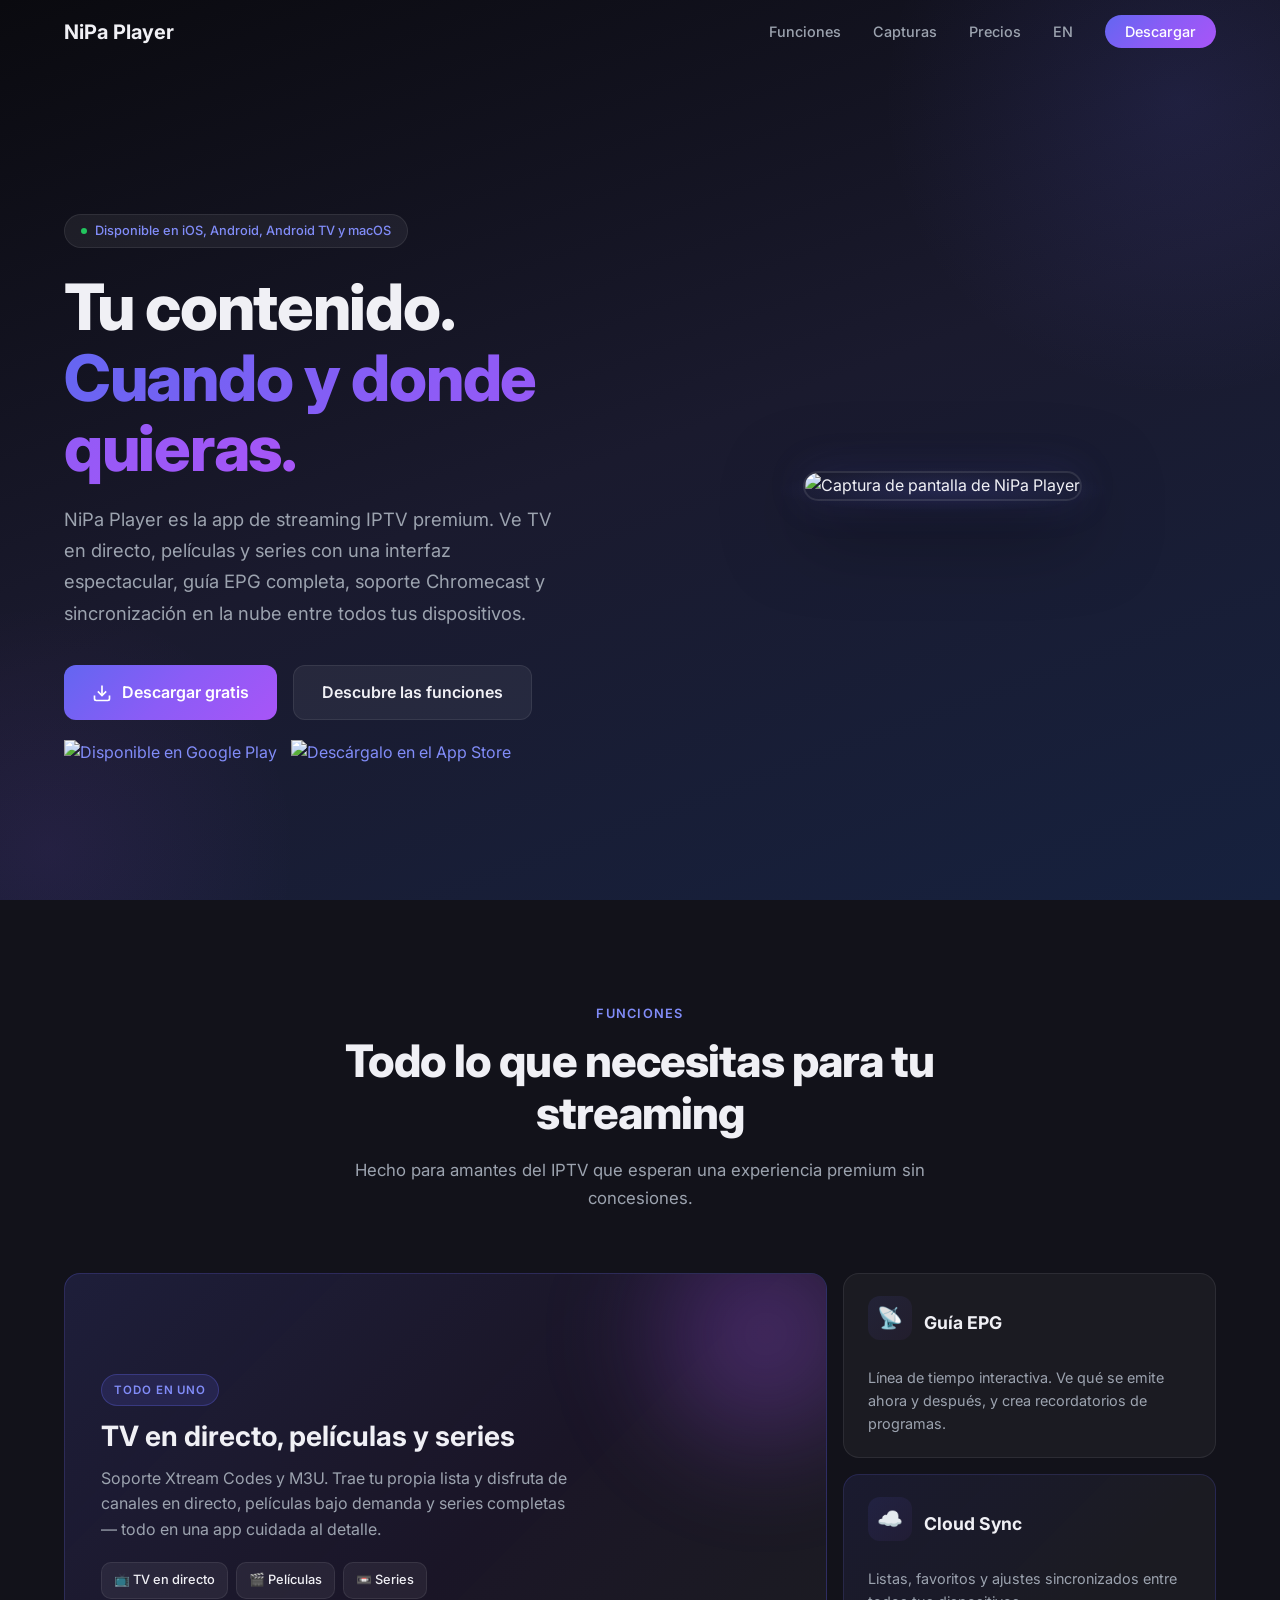
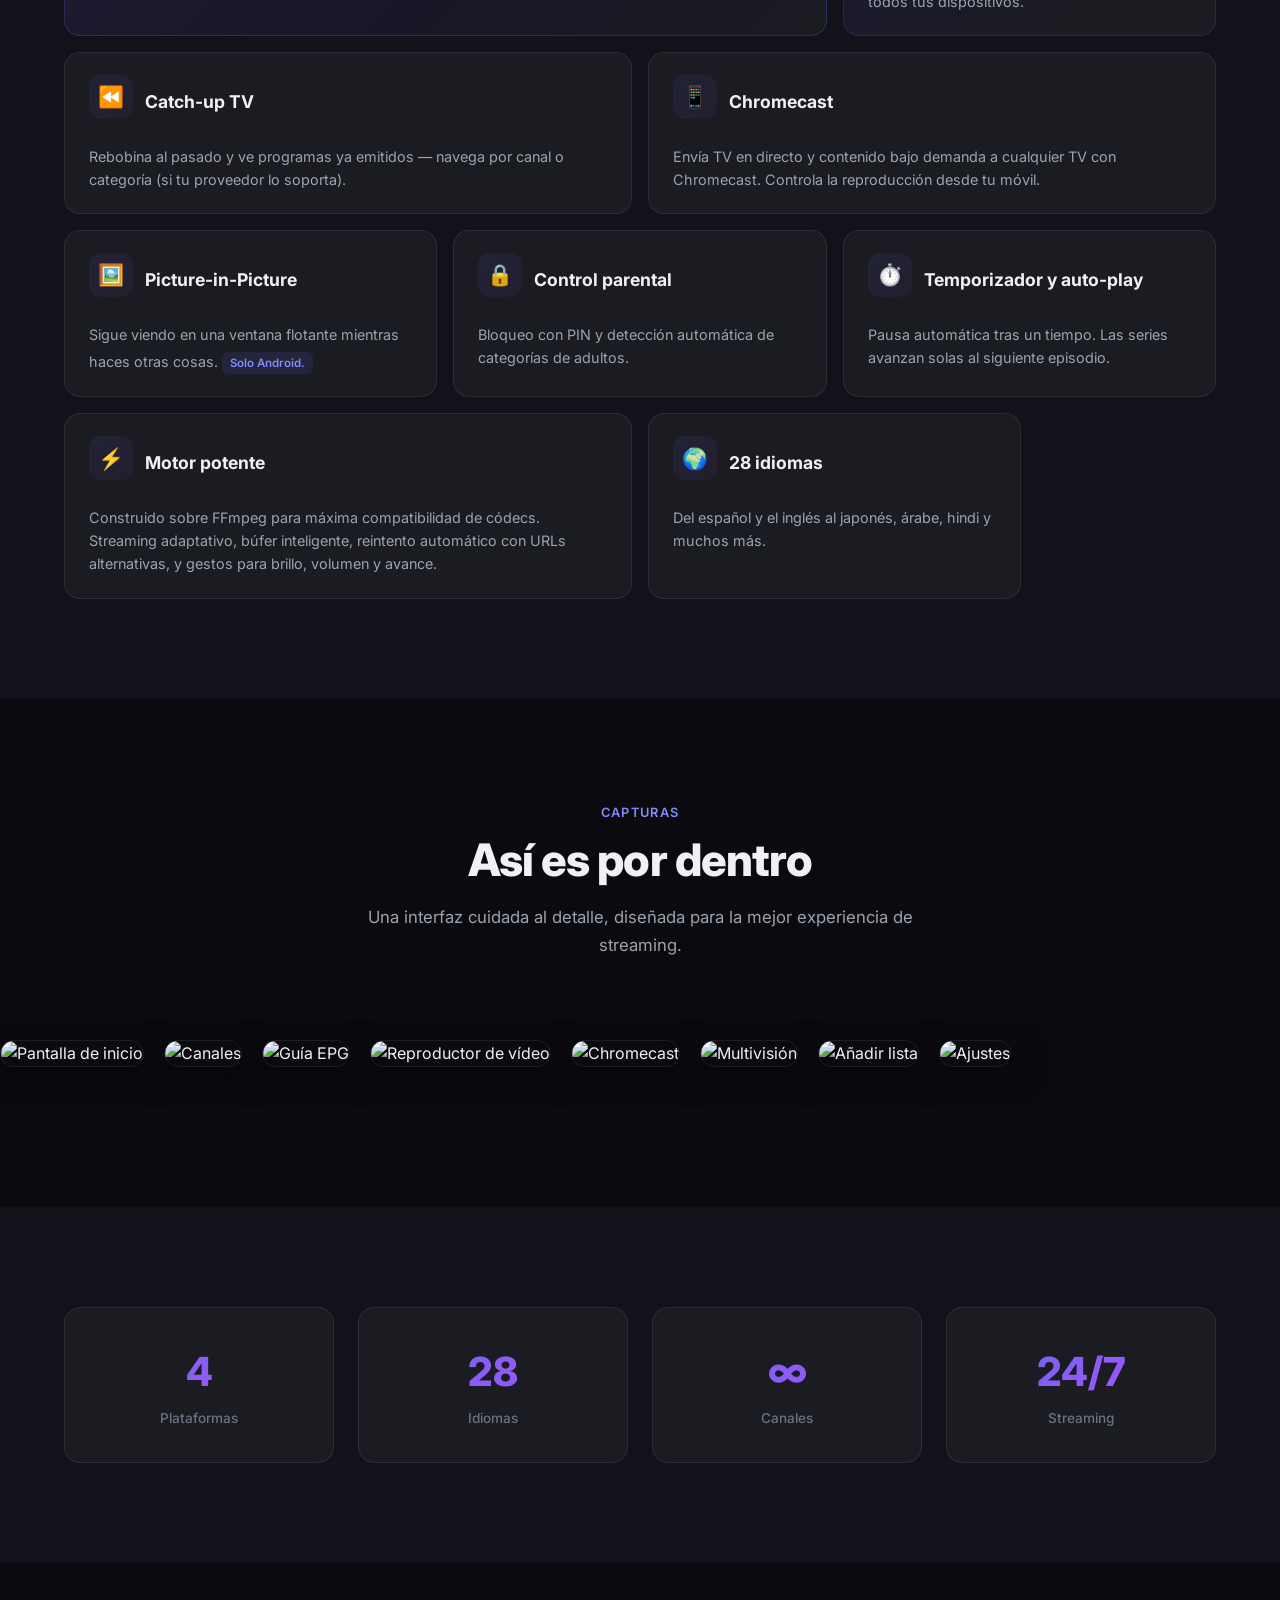
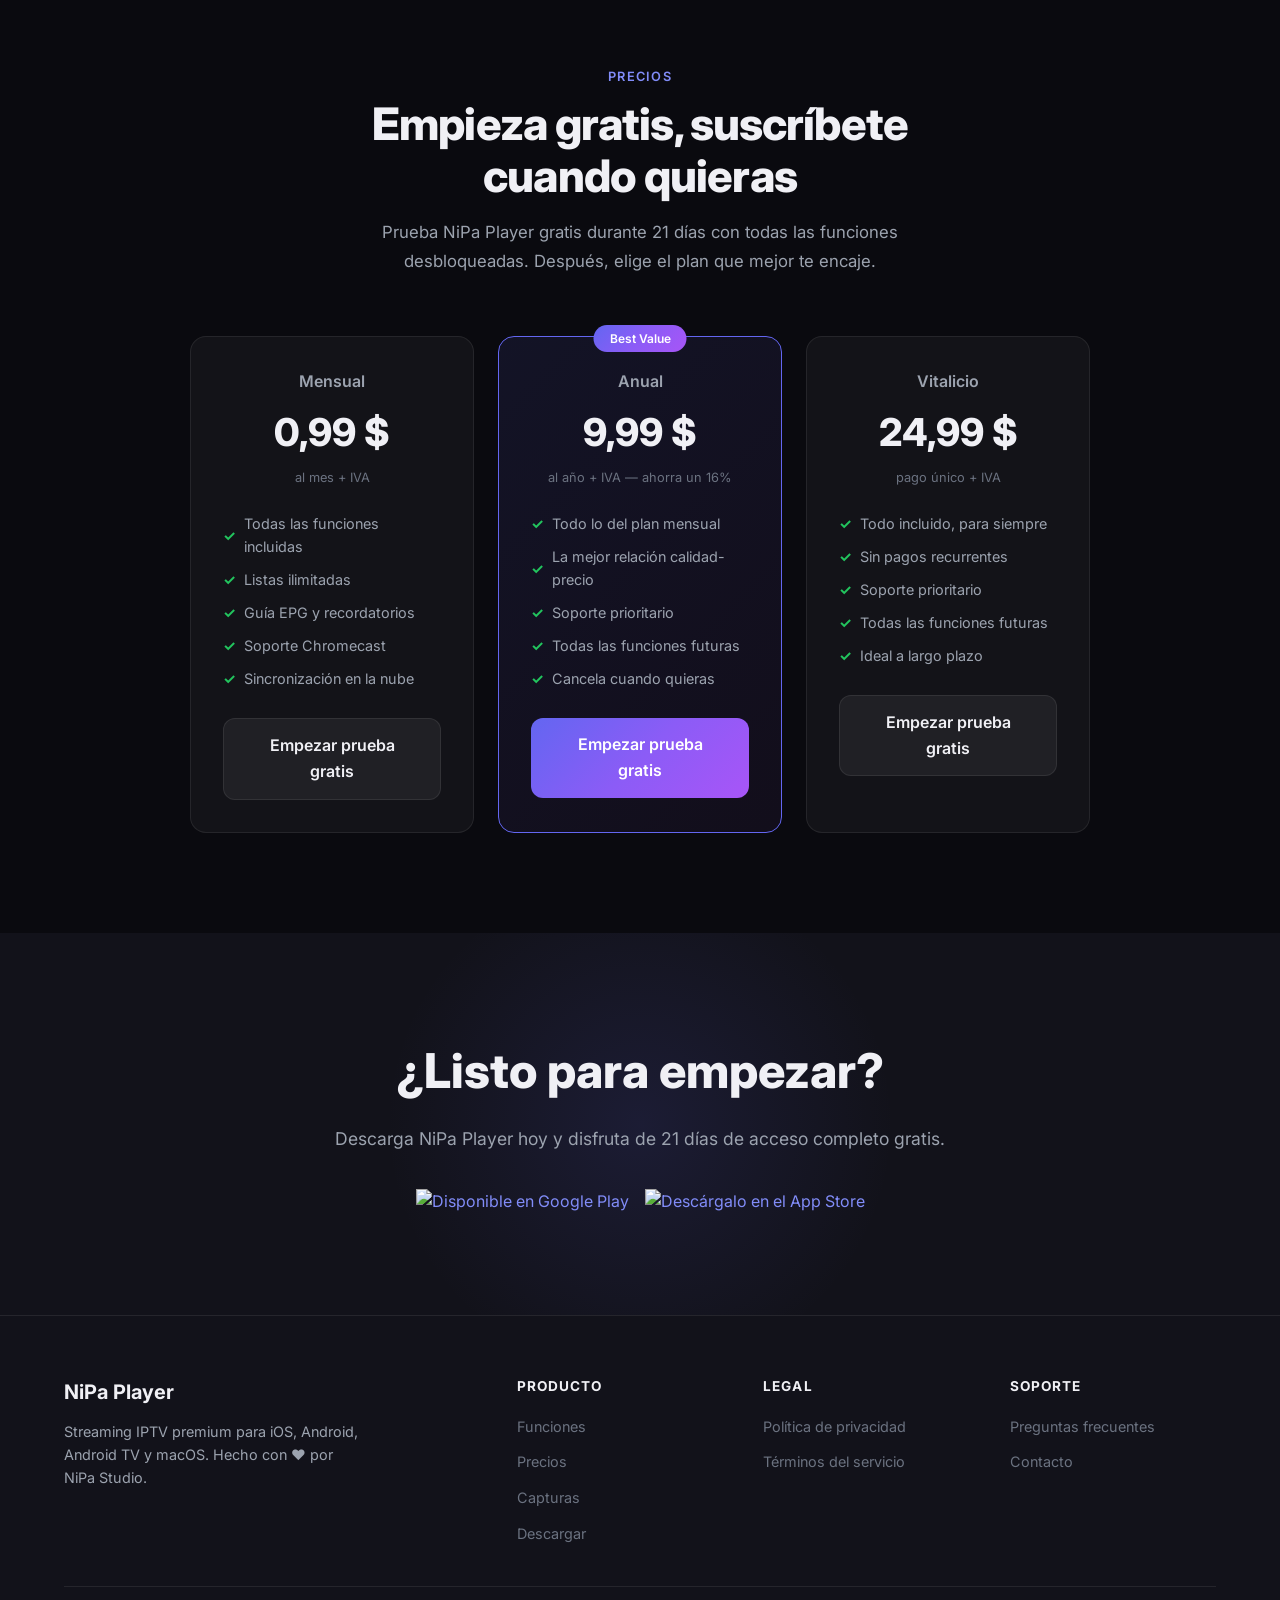
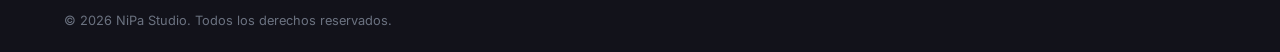
==== es/index.html @ 9dbd9f33 "feat: Spanish version (es/) with hreflang Full translation of the landing page and the 59-question F" ====
<!DOCTYPE html>
<html lang="es">

<head>
  <meta charset="UTF-8">
  <meta name="viewport" content="width=device-width, initial-scale=1.0">
  <title>NiPa Player — Reproductor IPTV premium para iOS, Android y Android TV</title>
  <meta name="description"
    content="Ve TV en directo, películas y series con NiPa Player. Guía EPG, Chromecast, sincronización en la nube y más. Disponible en iOS, Android, Android TV y macOS.">
  <meta name="keywords" content="reproductor IPTV, TV en directo, streaming, Chromecast, EPG, M3U, Xtream Codes, iOS, Android, Android TV, macOS">
  <link rel="canonical" href="https://www.nipaplayer.com/es/">
  <link rel="alternate" hreflang="en" href="https://www.nipaplayer.com/">
  <link rel="alternate" hreflang="es" href="https://www.nipaplayer.com/es/">
  <link rel="alternate" hreflang="x-default" href="https://www.nipaplayer.com/">

  <!-- Open Graph -->
  <meta property="og:title" content="NiPa Player — Reproductor IPTV premium">
  <meta property="og:description"
    content="Ve TV en directo, películas y series. Guía EPG, Chromecast, sincronización en la nube y más.">
  <meta property="og:type" content="website">
  <meta property="og:url" content="https://www.nipaplayer.com/es/">
  <meta property="og:image" content="https://www.nipaplayer.com/assets/icon.png">

  <!-- Twitter -->
  <meta name="twitter:card" content="summary">
  <meta name="twitter:title" content="NiPa Player — Reproductor IPTV premium">
  <meta name="twitter:description"
    content="Ve TV en directo, películas y series. Guía EPG, Chromecast, sincronización en la nube y más.">
  <meta name="twitter:image" content="https://www.nipaplayer.com/assets/icon.png">

  <!-- Favicon -->
  <link rel="icon" type="image/png" href="../assets/favicon.png">

  <!-- Fonts (preconnect + non-blocking stylesheet; styles.css no longer @imports them) -->
  <link rel="preconnect" href="https://fonts.googleapis.com">
  <link rel="preconnect" href="https://fonts.gstatic.com" crossorigin>
  <link rel="stylesheet"
    href="https://fonts.googleapis.com/css2?family=Inter:wght@300;400;500;600;700;800;900&display=swap">

  <!-- Styles -->
  <link rel="stylesheet" href="../styles.css">

  <!-- Structured data -->
  <script type="application/ld+json">
  {
    "@context": "https://schema.org",
    "@type": "SoftwareApplication",
    "name": "NiPa Player",
    "url": "https://www.nipaplayer.com/es/",
    "inLanguage": "es",
    "description": "Reproductor IPTV premium para TV en directo, películas y series con guía EPG, Chromecast, catch-up y sincronización cifrada en la nube. Trae tu propia lista Xtream Codes o M3U.",
    "operatingSystem": "iOS 15+, Android 7+, Android TV, macOS",
    "applicationCategory": "MultimediaApplication",
    "offers": {
      "@type": "AggregateOffer",
      "priceCurrency": "USD",
      "lowPrice": "0.99",
      "highPrice": "24.99",
      "offerCount": "3"
    },
    "installUrl": [
      "https://play.google.com/store/apps/details?id=com.nipaplayer.app",
      "https://apps.apple.com/es/app/nipa-player-iptv-m3u/id6760720773"
    ]
  }
  </script>
</head>

<body>

  <!-- ═══════════ Navigation ═══════════ -->
  <nav class="nav" id="nav">
    <div class="container">
      <a href="./" class="nav-brand">
        <img src="../assets/icon-128.png" alt="NiPa Player" width="128" height="128" onerror="this.style.display='none'">
        <span>NiPa Player</span>
      </a>
      <ul class="nav-links">
        <li><a href="#features">Funciones</a></li>
        <li><a href="#screenshots">Capturas</a></li>
        <li><a href="#pricing">Precios</a></li>
        <li><a href="../" hreflang="en" lang="en" title="English version">EN</a></li>
        <li><a href="#download" class="nav-cta">Descargar</a></li>
      </ul>
      <button class="nav-toggle" id="navToggle" aria-label="Menú">☰</button>
    </div>
  </nav>

  <!-- ═══════════ Hero ═══════════ -->
  <section class="hero" id="hero">
    <div class="container">
      <div class="hero-content">
        <div class="hero-badge">
          <span class="dot"></span>
          Disponible en iOS, Android, Android TV y macOS
        </div>
        <h1>
          Tu contenido.<br>
          <span class="gradient-text">Cuando y donde quieras.</span>
        </h1>
        <p>
          NiPa Player es la app de streaming IPTV premium. Ve TV en directo, películas y series con una
          interfaz espectacular, guía EPG completa, soporte Chromecast y sincronización en la nube entre
          todos tus dispositivos.
        </p>
        <div class="hero-buttons">
          <a href="#download" class="btn-primary">
            <svg width="20" height="20" viewBox="0 0 24 24" fill="none" stroke="currentColor" stroke-width="2">
              <path d="M21 15v4a2 2 0 0 1-2 2H5a2 2 0 0 1-2-2v-4" />
              <polyline points="7 10 12 15 17 10" />
              <line x1="12" y1="15" x2="12" y2="3" />
            </svg>
            Descargar gratis
          </a>
          <a href="#features" class="btn-secondary">
            Descubre las funciones
          </a>
        </div>
        <div class="store-badges">
          <a href="https://play.google.com/store/apps/details?id=com.nipaplayer.app" target="_blank" rel="noopener" class="store-badge-link">
            <img src="../assets/badges/google-play-es.png" alt="Disponible en Google Play" class="badge-gplay"
              width="646" height="250">
          </a>
          <a href="https://apps.apple.com/es/app/nipa-player-iptv-m3u/id6760720773" target="_blank" rel="noopener" class="store-badge-link">
            <img src="../assets/badges/app-store-es.svg" alt="Descárgalo en el App Store" class="badge-appstore"
              width="120" height="40">
          </a>
        </div>
      </div>
      <div class="hero-visual">
        <div class="phone-mockup">
          <div class="glow"></div>
          <picture>
            <source srcset="../assets/001-home.avif" type="image/avif">
            <img src="../assets/001-home.png" alt="Captura de pantalla de NiPa Player" class="phone-frame"
              width="600" height="1304" fetchpriority="high" decoding="async">
          </picture>
        </div>
      </div>
    </div>
  </section>

  <!-- ═══════════ Features ═══════════ -->
  <section class="section section-alt" id="features">
    <div class="container">
      <div class="section-header animate-on-scroll">
        <span class="overline">Funciones</span>
        <h2>Todo lo que necesitas para tu streaming</h2>
        <p>Hecho para amantes del IPTV que esperan una experiencia premium sin concesiones.</p>
      </div>

      <div class="bento">

        <!-- Hero card: Live TV + Movies + Series -->
        <div class="bento-card bento-hero animate-on-scroll">
          <div class="bento-hero-content">
            <span class="bento-tag">Todo en uno</span>
            <h3>TV en directo, películas y series</h3>
            <p>Soporte Xtream Codes y M3U. Trae tu propia lista y disfruta de canales en directo, películas bajo demanda y series completas — todo en una app cuidada al detalle.</p>
            <div class="bento-chips">
              <span class="bento-chip">📺 TV en directo</span>
              <span class="bento-chip">🎬 Películas</span>
              <span class="bento-chip">📼 Series</span>
            </div>
          </div>
          <div class="bento-hero-glow"></div>
        </div>

        <!-- EPG -->
        <div class="bento-card bento-sm animate-on-scroll">
          <div class="bento-head">
            <span class="feature-icon">📡</span>
            <h3>Guía EPG</h3>
          </div>
          <p>Línea de tiempo interactiva. Ve qué se emite ahora y después, y crea recordatorios de programas.</p>
        </div>

        <!-- Cloud Sync -->
        <div class="bento-card bento-sm bento-accent animate-on-scroll">
          <div class="bento-head">
            <span class="feature-icon">☁️</span>
            <h3>Cloud Sync</h3>
          </div>
          <p>Listas, favoritos y ajustes sincronizados entre todos tus dispositivos.</p>
        </div>

        <!-- Catch-up TV (wide) -->
        <div class="bento-card bento-md animate-on-scroll">
          <div class="bento-head">
            <span class="feature-icon">⏪</span>
            <h3>Catch-up TV</h3>
          </div>
          <p>Rebobina al pasado y ve programas ya emitidos — navega por canal o categoría (si tu proveedor lo soporta).</p>
        </div>

        <!-- Chromecast (wide) -->
        <div class="bento-card bento-md animate-on-scroll">
          <div class="bento-head">
            <span class="feature-icon">📱</span>
            <h3>Chromecast</h3>
          </div>
          <p>Envía TV en directo y contenido bajo demanda a cualquier TV con Chromecast. Controla la reproducción desde tu móvil.</p>
        </div>

        <!-- Picture-in-Picture -->
        <div class="bento-card bento-sm animate-on-scroll">
          <div class="bento-head">
            <span class="feature-icon">🖼️</span>
            <h3>Picture-in-Picture</h3>
          </div>
          <p>Sigue viendo en una ventana flotante mientras haces otras cosas. <span class="bento-note">Solo Android.</span></p>
        </div>

        <!-- Parental Controls -->
        <div class="bento-card bento-sm animate-on-scroll">
          <div class="bento-head">
            <span class="feature-icon">🔒</span>
            <h3>Control parental</h3>
          </div>
          <p>Bloqueo con PIN y detección automática de categorías de adultos.</p>
        </div>

        <!-- Sleep Timer + Auto-Play -->
        <div class="bento-card bento-sm animate-on-scroll">
          <div class="bento-head">
            <span class="feature-icon">⏱️</span>
            <h3>Temporizador y auto-play</h3>
          </div>
          <p>Pausa automática tras un tiempo. Las series avanzan solas al siguiente episodio.</p>
        </div>

        <!-- Powerful Engine (wide) -->
        <div class="bento-card bento-md animate-on-scroll">
          <div class="bento-head">
            <span class="feature-icon">⚡</span>
            <h3>Motor potente</h3>
          </div>
          <p>Construido sobre FFmpeg para máxima compatibilidad de códecs. Streaming adaptativo, búfer inteligente, reintento automático con URLs alternativas, y gestos para brillo, volumen y avance.</p>
        </div>

        <!-- 28 Languages -->
        <div class="bento-card bento-sm animate-on-scroll">
          <div class="bento-head">
            <span class="feature-icon">🌍</span>
            <h3>28 idiomas</h3>
          </div>
          <p>Del español y el inglés al japonés, árabe, hindi y muchos más.</p>
        </div>

      </div>
    </div>
  </section>

  <!-- ═══════════ Screenshots ═══════════ -->
  <section class="section" id="screenshots">
    <div class="container">
      <div class="section-header animate-on-scroll">
        <span class="overline">Capturas</span>
        <h2>Así es por dentro</h2>
        <p>Una interfaz cuidada al detalle, diseñada para la mejor experiencia de streaming.</p>
      </div>
    </div>
    <div class="screenshots-scroll" id="screenshotsScroll">
      <div class="screenshot-item">
        <picture>
          <source srcset="../assets/001-home.avif" type="image/avif">
          <img src="../assets/001-home.png" alt="Pantalla de inicio" width="600" height="1304" loading="lazy" decoding="async">
        </picture>
      </div>
      <div class="screenshot-item">
        <picture>
          <source srcset="../assets/002-channels.avif" type="image/avif">
          <img src="../assets/002-channels.png" alt="Canales" width="600" height="1304" loading="lazy" decoding="async">
        </picture>
      </div>
      <div class="screenshot-item">
        <picture>
          <source srcset="../assets/003-epg-guide.avif" type="image/avif">
          <img src="../assets/003-epg-guide.png" alt="Guía EPG" width="600" height="1304" loading="lazy" decoding="async">
        </picture>
      </div>
      <div class="screenshot-item landscape">
        <picture>
          <source srcset="../assets/004-player.avif" type="image/avif">
          <img src="../assets/004-player.png" alt="Reproductor de vídeo" width="960" height="441" loading="lazy" decoding="async">
        </picture>
      </div>
      <div class="screenshot-item">
        <picture>
          <source srcset="../assets/005-chromecast.avif" type="image/avif">
          <img src="../assets/005-chromecast.png" alt="Chromecast" width="600" height="1304" loading="lazy" decoding="async">
        </picture>
      </div>
      <div class="screenshot-item">
        <picture>
          <source srcset="../assets/006-multiview.avif" type="image/avif">
          <img src="../assets/006-multiview.png" alt="Multivisión" width="600" height="1304" loading="lazy" decoding="async">
        </picture>
      </div>
      <div class="screenshot-item">
        <picture>
          <source srcset="../assets/007-add-playlist.avif" type="image/avif">
          <img src="../assets/007-add-playlist.png" alt="Añadir lista" width="600" height="1304" loading="lazy" decoding="async">
        </picture>
      </div>
      <div class="screenshot-item">
        <picture>
          <source srcset="../assets/008-settings.avif" type="image/avif">
          <img src="../assets/008-settings.png" alt="Ajustes" width="600" height="1304" loading="lazy" decoding="async">
        </picture>
      </div>
    </div>
  </section>

  <!-- ═══════════ Stats ═══════════ -->
  <section class="section section-alt">
    <div class="container">
      <div class="stats-row">
        <div class="stat-item animate-on-scroll">
          <div class="stat-number">4</div>
          <div class="stat-label">Plataformas</div>
        </div>
        <div class="stat-item animate-on-scroll">
          <div class="stat-number">28</div>
          <div class="stat-label">Idiomas</div>
        </div>
        <div class="stat-item animate-on-scroll">
          <div class="stat-number">∞</div>
          <div class="stat-label">Canales</div>
        </div>
        <div class="stat-item animate-on-scroll">
          <div class="stat-number">24/7</div>
          <div class="stat-label">Streaming</div>
        </div>
      </div>
    </div>
  </section>

  <!-- ═══════════ Pricing ═══════════ -->
  <section class="section" id="pricing">
    <div class="container">
      <div class="section-header animate-on-scroll">
        <span class="overline">Precios</span>
        <h2>Empieza gratis, suscríbete cuando quieras</h2>
        <p>Prueba NiPa Player gratis durante 21 días con todas las funciones desbloqueadas. Después, elige el plan que mejor te encaje.</p>
      </div>

      <div class="pricing-grid">
        <div class="pricing-card animate-on-scroll">
          <div class="pricing-title">Mensual</div>
          <div class="pricing-price">0,99 $</div>
          <div class="pricing-period">al mes + IVA</div>
          <ul class="pricing-features">
            <li>Todas las funciones incluidas</li>
            <li>Listas ilimitadas</li>
            <li>Guía EPG y recordatorios</li>
            <li>Soporte Chromecast</li>
            <li>Sincronización en la nube</li>
          </ul>
          <a href="#download" class="btn-secondary" style="width: 100%; justify-content: center;">Empezar prueba gratis</a>
        </div>

        <div class="pricing-card featured animate-on-scroll">
          <div class="pricing-title">Anual</div>
          <div class="pricing-price">9,99 $</div>
          <div class="pricing-period">al año + IVA — ahorra un 16%</div>
          <ul class="pricing-features">
            <li>Todo lo del plan mensual</li>
            <li>La mejor relación calidad-precio</li>
            <li>Soporte prioritario</li>
            <li>Todas las funciones futuras</li>
            <li>Cancela cuando quieras</li>
          </ul>
          <a href="#download" class="btn-primary" style="width: 100%; justify-content: center;">Empezar prueba gratis</a>
        </div>

        <div class="pricing-card animate-on-scroll">
          <div class="pricing-title">Vitalicio</div>
          <div class="pricing-price">24,99 $</div>
          <div class="pricing-period">pago único + IVA</div>
          <ul class="pricing-features">
            <li>Todo incluido, para siempre</li>
            <li>Sin pagos recurrentes</li>
            <li>Soporte prioritario</li>
            <li>Todas las funciones futuras</li>
            <li>Ideal a largo plazo</li>
          </ul>
          <a href="#download" class="btn-secondary" style="width: 100%; justify-content: center;">Empezar prueba gratis</a>
        </div>
      </div>
    </div>
  </section>

  <!-- ═══════════ CTA ═══════════ -->
  <section class="cta-section section-alt" id="download">
    <div class="container">
      <h2>¿Listo para empezar?</h2>
      <p>Descarga NiPa Player hoy y disfruta de 21 días de acceso completo gratis.</p>
      <div class="cta-buttons store-badges" style="justify-content: center;">
        <a href="https://play.google.com/store/apps/details?id=com.nipaplayer.app" target="_blank" rel="noopener" class="store-badge-link">
          <img src="../assets/badges/google-play-es.png" alt="Disponible en Google Play" class="badge-gplay"
            width="646" height="250" loading="lazy">
        </a>
        <a href="https://apps.apple.com/es/app/nipa-player-iptv-m3u/id6760720773" target="_blank" rel="noopener" class="store-badge-link">
          <img src="../assets/badges/app-store-es.svg" alt="Descárgalo en el App Store" class="badge-appstore"
            width="120" height="40" loading="lazy">
        </a>
      </div>
    </div>
  </section>

  <!-- ═══════════ Footer ═══════════ -->
  <footer class="footer">
    <div class="container">
      <div class="footer-grid">
        <div class="footer-brand">
          <a href="./" class="nav-brand">
            <img src="../assets/icon-128.png" alt="NiPa Player" width="32" height="32" style="border-radius: 8px;"
              loading="lazy" onerror="this.style.display='none'">
            <span>NiPa Player</span>
          </a>
          <p>Streaming IPTV premium para iOS, Android, Android TV y macOS. Hecho con ❤️ por NiPa Studio.</p>
        </div>
        <div class="footer-col">
          <h4>Producto</h4>
          <ul>
            <li><a href="#features">Funciones</a></li>
            <li><a href="#pricing">Precios</a></li>
            <li><a href="#screenshots">Capturas</a></li>
            <li><a href="#download">Descargar</a></li>
          </ul>
        </div>
        <div class="footer-col">
          <h4>Legal</h4>
          <ul>
            <li><a href="../privacy-policy.html">Política de privacidad</a></li>
            <li><a href="../terms.html">Términos del servicio</a></li>
          </ul>
        </div>
        <div class="footer-col">
          <h4>Soporte</h4>
          <ul>
            <li><a href="faq.html">Preguntas frecuentes</a></li>
            <li><a href="mailto:dev@nipaplayer.com">Contacto</a></li>
          </ul>
        </div>
      </div>
      <div class="footer-bottom">
        <span>&copy; 2026 NiPa Studio. Todos los derechos reservados.</span>
      </div>
    </div>
  </footer>

  <!-- ═══════════ Scripts ═══════════ -->
  <script>
    // Navbar scroll effect
    const nav = document.getElementById('nav');
    window.addEventListener('scroll', () => {
      nav.classList.toggle('scrolled', window.scrollY > 50);
    });

    // Scroll animations (Intersection Observer)
    const observer = new IntersectionObserver((entries) => {
      entries.forEach((entry, index) => {
        if (entry.isIntersecting) {
          // Stagger animation for grid items
          const delay = entry.target.dataset.delay || 0;
          setTimeout(() => {
            entry.target.classList.add('visible');
          }, delay);
          observer.unobserve(entry.target);
        }
      });
    }, { threshold: 0.1, rootMargin: '0px 0px -40px 0px' });

    document.querySelectorAll('.animate-on-scroll').forEach((el, i) => {
      // Add stagger delay for items in grids
      const parent = el.parentElement;
      if (parent && (parent.classList.contains('features-grid') || parent.classList.contains('bento') || parent.classList.contains('stats-row') || parent.classList.contains('pricing-grid'))) {
        const siblings = Array.from(parent.children).filter(c => c.classList.contains('animate-on-scroll'));
        el.dataset.delay = siblings.indexOf(el) * 100;
      }
      observer.observe(el);
    });

    // Mobile nav toggle — fullscreen menu
    const navToggle = document.getElementById('navToggle');
    const navLinks = document.querySelector('.nav-links');
    let menuOpen = false;

    navToggle?.addEventListener('click', () => {
      menuOpen = !menuOpen;
      if (menuOpen) {
        navLinks.classList.add('nav-menu-open');
        navToggle.textContent = '✕';
      } else {
        navLinks.classList.remove('nav-menu-open');
        navToggle.textContent = '☰';
      }
    });

    // Close mobile nav on link click
    navLinks?.querySelectorAll('a').forEach(link => {
      link.addEventListener('click', () => {
        if (menuOpen) {
          menuOpen = false;
          navLinks.classList.remove('nav-menu-open');
          navToggle.textContent = '☰';
        }
      });
    });

    // Close mobile menu on resize to desktop
    window.addEventListener('resize', () => {
      if (window.innerWidth > 768 && menuOpen) {
        menuOpen = false;
        navLinks.classList.remove('nav-menu-open');
        navToggle.textContent = '☰';
      }
    });

    // Smooth scroll for anchor links
    document.querySelectorAll('a[href^="#"]').forEach(a => {
      a.addEventListener('click', (e) => {
        const target = document.querySelector(a.getAttribute('href'));
        if (target) {
          e.preventDefault();
          target.scrollIntoView({ behavior: 'smooth', block: 'start' });
        }
      });
    });
  </script>

</body>

</html>
---- styles.css ----
/* ═══════════════════════════════════════════════════════════
   NiPa Player — Landing Page Styles
   Modern dark theme with glassmorphism & smooth animations
   ═══════════════════════════════════════════════════════════ */

/* ── Fonts ── */
@import url('https://fonts.googleapis.com/css2?family=Inter:wght@300;400;500;600;700;800;900&display=swap');

/* ── Reset & Base ── */
*,
*::before,
*::after {
  box-sizing: border-box;
  margin: 0;
  padding: 0;
}

:root {
  --bg-primary: #0a0a0f;
  --bg-secondary: #12121a;
  --bg-card: rgba(255, 255, 255, 0.04);
  --bg-card-hover: rgba(255, 255, 255, 0.08);
  --bg-glass: rgba(255, 255, 255, 0.06);
  --border-glass: rgba(255, 255, 255, 0.08);
  --text-primary: #f0f0f5;
  --text-secondary: #9ca3af;
  --text-muted: #6b7280;
  --accent: #6366f1;
  --accent-light: #818cf8;
  --accent-glow: rgba(99, 102, 241, 0.3);
  --gradient-primary: linear-gradient(135deg, #6366f1, #8b5cf6, #a855f7);
  --gradient-hero: linear-gradient(160deg, #0a0a0f 0%, #1a1a2e 50%, #16213e 100%);
  --gradient-card: linear-gradient(135deg, rgba(99, 102, 241, 0.1), rgba(168, 85, 247, 0.05));
  --shadow-glow: 0 0 40px rgba(99, 102, 241, 0.15);
  --radius: 16px;
  --radius-sm: 10px;
  --radius-lg: 24px;
  --transition: 0.3s cubic-bezier(0.4, 0, 0.2, 1);
}

html {
  scroll-behavior: smooth;
  -webkit-font-smoothing: antialiased;
  -moz-osx-font-smoothing: grayscale;
}

body {
  font-family: 'Inter', -apple-system, BlinkMacSystemFont, sans-serif;
  background: var(--bg-primary);
  color: var(--text-primary);
  line-height: 1.6;
  overflow-x: hidden;
}

a {
  color: var(--accent-light);
  text-decoration: none;
  transition: color var(--transition);
}

a:hover {
  color: #c4b5fd;
}

img {
  max-width: 100%;
  height: auto;
}

/* ── Container ── */
.container {
  max-width: 1200px;
  margin: 0 auto;
  padding: 0 24px;
}

/* ── Navigation ── */
.nav {
  position: fixed;
  top: 0;
  left: 0;
  right: 0;
  z-index: 100;
  padding: 16px 0;
  transition: background var(--transition), backdrop-filter var(--transition);
}

.nav.scrolled {
  background: rgba(10, 10, 15, 0.85);
  backdrop-filter: blur(20px);
  -webkit-backdrop-filter: blur(20px);
  border-bottom: 1px solid var(--border-glass);
}

.nav .container {
  display: flex;
  align-items: center;
  justify-content: space-between;
}

.nav-brand {
  display: flex;
  align-items: center;
  gap: 12px;
  font-weight: 700;
  font-size: 1.25rem;
  color: var(--text-primary);
}

.nav-brand img {
  width: 36px;
  height: 36px;
  border-radius: 8px;
}

.nav-links {
  display: flex;
  align-items: center;
  gap: 32px;
  list-style: none;
}

.nav-links a {
  color: var(--text-secondary);
  font-size: 0.9rem;
  font-weight: 500;
  transition: color var(--transition);
}

.nav-links a:hover {
  color: var(--text-primary);
}

.nav-cta {
  padding: 8px 20px;
  background: var(--gradient-primary);
  border-radius: 99px;
  color: white !important;
  font-weight: 600;
  font-size: 0.85rem;
  transition: transform var(--transition), box-shadow var(--transition);
}

.nav-cta:hover {
  transform: translateY(-1px);
  box-shadow: var(--shadow-glow);
  color: white !important;
}

.nav-toggle {
  display: none;
  background: none;
  border: none;
  color: var(--text-primary);
  font-size: 1.5rem;
  cursor: pointer;
}

/* ── Hero ── */
.hero {
  position: relative;
  min-height: 100vh;
  display: flex;
  align-items: center;
  background: var(--gradient-hero);
  padding-top: 80px;
  overflow: hidden;
}

.hero::before {
  content: '';
  position: absolute;
  top: -200px;
  right: -200px;
  width: 600px;
  height: 600px;
  background: radial-gradient(circle, rgba(99, 102, 241, 0.12), transparent 70%);
  pointer-events: none;
}

.hero::after {
  content: '';
  position: absolute;
  bottom: -200px;
  left: -200px;
  width: 500px;
  height: 500px;
  background: radial-gradient(circle, rgba(168, 85, 247, 0.08), transparent 70%);
  pointer-events: none;
}

.hero .container {
  display: grid;
  grid-template-columns: 1fr 1fr;
  gap: 60px;
  align-items: center;
  position: relative;
  z-index: 1;
}

.hero-content {
  animation: fadeInUp 0.8s ease-out;
}

.hero-badge {
  display: inline-flex;
  align-items: center;
  gap: 8px;
  padding: 6px 16px;
  background: var(--bg-glass);
  border: 1px solid var(--border-glass);
  border-radius: 99px;
  font-size: 0.8rem;
  font-weight: 500;
  color: var(--accent-light);
  margin-bottom: 24px;
}

.hero-badge .dot {
  width: 6px;
  height: 6px;
  background: #22c55e;
  border-radius: 50%;
  animation: pulse 2s infinite;
}

.hero h1 {
  font-size: clamp(2.5rem, 5vw, 4rem);
  font-weight: 800;
  line-height: 1.1;
  letter-spacing: -0.02em;
  margin-bottom: 20px;
}

.hero h1 .gradient-text {
  background: var(--gradient-primary);
  -webkit-background-clip: text;
  -webkit-text-fill-color: transparent;
  background-clip: text;
}

.hero p {
  font-size: 1.15rem;
  color: var(--text-secondary);
  max-width: 500px;
  margin-bottom: 36px;
  line-height: 1.7;
}

.hero-buttons {
  display: flex;
  gap: 16px;
  flex-wrap: wrap;
}

.btn-primary {
  display: inline-flex;
  align-items: center;
  gap: 10px;
  padding: 14px 28px;
  background: var(--gradient-primary);
  color: white;
  border: none;
  border-radius: 12px;
  font-size: 1rem;
  font-weight: 600;
  cursor: pointer;
  transition: transform var(--transition), box-shadow var(--transition);
}

.btn-primary:hover {
  transform: translateY(-2px);
  box-shadow: var(--shadow-glow);
  color: white;
}

.btn-secondary {
  display: inline-flex;
  align-items: center;
  gap: 10px;
  padding: 14px 28px;
  background: var(--bg-glass);
  color: var(--text-primary);
  border: 1px solid var(--border-glass);
  border-radius: 12px;
  font-size: 1rem;
  font-weight: 600;
  cursor: pointer;
  transition: transform var(--transition), background var(--transition);
}

.btn-secondary:hover {
  transform: translateY(-2px);
  background: var(--bg-card-hover);
  color: var(--text-primary);
}

.hero-visual {
  display: flex;
  justify-content: center;
  animation: fadeInUp 0.8s ease-out 0.2s backwards;
}

.phone-mockup {
  position: relative;
  width: 280px;
}

.phone-frame {
  width: 100%;
  border-radius: 36px;
  box-shadow: 0 25px 80px rgba(0, 0, 0, 0.5), var(--shadow-glow);
  border: 2px solid rgba(255, 255, 255, 0.1);
  overflow: hidden;
}

.phone-mockup .glow {
  position: absolute;
  top: 50%;
  left: 50%;
  transform: translate(-50%, -50%);
  width: 120%;
  height: 120%;
  background: radial-gradient(ellipse, rgba(99, 102, 241, 0.15), transparent 70%);
  pointer-events: none;
  z-index: -1;
}

/* ── Store Badges ── */
.store-badges {
  display: flex;
  gap: 14px;
  margin-top: 20px;
  flex-wrap: wrap;
}

.store-badge-link {
  display: inline-block;
  transition: transform var(--transition), opacity var(--transition);
  border-radius: 8px;
}

.store-badge-link:hover {
  transform: scale(1.06);
  opacity: 0.9;
}

.store-badge-link svg {
  display: block;
  border-radius: 8px;
}

.store-badge {
  height: 44px;
  border-radius: 8px;
  transition: transform var(--transition);
}

.store-badge:hover {
  transform: scale(1.05);
}

/* ── Section ── */
.section {
  padding: 100px 0;
  position: relative;
}

.section-alt {
  background: var(--bg-secondary);
}

.section-header {
  text-align: center;
  max-width: 600px;
  margin: 0 auto 60px;
}

.section-header .overline {
  display: inline-block;
  font-size: 0.8rem;
  font-weight: 600;
  text-transform: uppercase;
  letter-spacing: 0.1em;
  color: var(--accent-light);
  margin-bottom: 12px;
}

.section-header h2 {
  font-size: clamp(1.8rem, 3.5vw, 2.8rem);
  font-weight: 800;
  line-height: 1.15;
  letter-spacing: -0.02em;
  margin-bottom: 16px;
}

.section-header p {
  font-size: 1.05rem;
  color: var(--text-secondary);
  line-height: 1.7;
}

/* ── Features Grid ── */
.features-grid {
  display: grid;
  grid-template-columns: repeat(3, 1fr);
  gap: 24px;
}

.feature-card {
  padding: 32px;
  background: var(--bg-card);
  border: 1px solid var(--border-glass);
  border-radius: var(--radius);
  transition: transform var(--transition), background var(--transition), border-color var(--transition);
  position: relative;
  overflow: hidden;
}

.feature-card::before {
  content: '';
  position: absolute;
  top: 0;
  left: 0;
  right: 0;
  height: 2px;
  background: var(--gradient-primary);
  opacity: 0;
  transition: opacity var(--transition);
}

.feature-card:hover {
  transform: translateY(-4px);
  background: var(--bg-card-hover);
  border-color: rgba(99, 102, 241, 0.2);
}

.feature-card:hover::before {
  opacity: 1;
}

.feature-icon {
  width: 48px;
  height: 48px;
  display: flex;
  align-items: center;
  justify-content: center;
  background: var(--gradient-card);
  border-radius: 12px;
  font-size: 1.4rem;
  margin-bottom: 20px;
}

.feature-card h3 {
  font-size: 1.1rem;
  font-weight: 700;
  margin-bottom: 8px;
}

.feature-card p {
  font-size: 0.9rem;
  color: var(--text-secondary);
  line-height: 1.6;
}

/* ── Bento Grid (Features) ── */
.bento {
  display: grid;
  grid-template-columns: repeat(6, 1fr);
  grid-auto-rows: minmax(140px, auto);
  gap: 16px;
}

.bento-card {
  position: relative;
  padding: 22px 24px;
  background: var(--bg-card);
  border: 1px solid var(--border-glass);
  border-radius: var(--radius);
  overflow: hidden;
  transition: transform var(--transition), background var(--transition), border-color var(--transition);
  grid-column: span 2;
}

.bento-head {
  display: flex;
  align-items: center;
  gap: 12px;
  margin-bottom: 8px;
  position: relative;
}

.bento-head .feature-icon {
  width: 32px;
  height: 32px;
  font-size: 1rem;
  margin-bottom: 0;
  flex-shrink: 0;
}

.bento-head h3 {
  margin-bottom: 0;
}

.bento-card::before {
  content: '';
  position: absolute;
  inset: 0;
  background: radial-gradient(circle at 0% 0%, rgba(99, 102, 241, 0.08), transparent 60%);
  opacity: 0;
  transition: opacity var(--transition);
  pointer-events: none;
}

.bento-card:hover {
  transform: translateY(-4px);
  background: var(--bg-card-hover);
  border-color: rgba(99, 102, 241, 0.25);
}

.bento-card:hover::before {
  opacity: 1;
}

.bento-card h3 {
  font-size: 1.1rem;
  font-weight: 700;
  margin-bottom: 8px;
  position: relative;
}

.bento-card p {
  font-size: 0.9rem;
  color: var(--text-secondary);
  line-height: 1.6;
  position: relative;
}

.bento-card .feature-icon {
  width: 44px;
  height: 44px;
  font-size: 1.3rem;
  margin-bottom: 18px;
}

/* Size variants */
.bento-sm { grid-column: span 2; }
.bento-md { grid-column: span 3; }
.bento-hero {
  grid-column: span 4;
  grid-row: span 2;
  background: linear-gradient(135deg, rgba(99, 102, 241, 0.15), rgba(168, 85, 247, 0.06) 60%, var(--bg-card) 100%);
  border-color: rgba(99, 102, 241, 0.25);
  display: flex;
  align-items: flex-end;
  padding: 36px;
}

.bento-hero-content {
  position: relative;
  z-index: 1;
  max-width: 480px;
}

.bento-hero h3 {
  font-size: 1.75rem;
  margin: 14px 0 12px;
  line-height: 1.2;
}

.bento-hero p {
  font-size: 1rem;
  color: var(--text-secondary);
}

.bento-tag {
  display: inline-block;
  padding: 6px 12px;
  font-size: 0.72rem;
  font-weight: 600;
  text-transform: uppercase;
  letter-spacing: 0.08em;
  color: var(--accent-light);
  background: rgba(99, 102, 241, 0.15);
  border: 1px solid rgba(99, 102, 241, 0.3);
  border-radius: 999px;
}

.bento-chips {
  display: flex;
  flex-wrap: wrap;
  gap: 8px;
  margin-top: 20px;
}

.bento-chip {
  display: inline-flex;
  align-items: center;
  gap: 6px;
  padding: 7px 12px;
  font-size: 0.8rem;
  font-weight: 500;
  color: var(--text-primary);
  background: rgba(255, 255, 255, 0.06);
  border: 1px solid var(--border-glass);
  border-radius: 10px;
}

.bento-hero-glow {
  position: absolute;
  top: -120px;
  right: -120px;
  width: 360px;
  height: 360px;
  background: radial-gradient(circle, rgba(168, 85, 247, 0.35), transparent 65%);
  filter: blur(40px);
  pointer-events: none;
}

.bento-accent {
  background: linear-gradient(135deg, rgba(99, 102, 241, 0.10), var(--bg-card) 70%);
  border-color: rgba(99, 102, 241, 0.18);
}

.bento-note {
  display: inline-block;
  margin-top: 6px;
  padding: 2px 8px;
  font-size: 0.72rem;
  font-weight: 600;
  color: var(--accent-light);
  background: rgba(99, 102, 241, 0.12);
  border-radius: 6px;
}

/* Tablet */
@media (max-width: 1024px) {
  .bento {
    grid-template-columns: repeat(4, 1fr);
  }
  .bento-hero { grid-column: span 4; grid-row: span 1; }
  .bento-hero h3 { font-size: 1.5rem; }
  .bento-md { grid-column: span 2; }
  .bento-sm { grid-column: span 2; }
}

/* Mobile */
@media (max-width: 640px) {
  .bento {
    grid-template-columns: 1fr;
    gap: 14px;
  }
  .bento-card,
  .bento-hero,
  .bento-md,
  .bento-sm { grid-column: span 1; }
  .bento-hero { padding: 28px; }
  .bento-hero h3 { font-size: 1.4rem; }
}

/* ── Screenshots Carousel ── */
.screenshots-scroll {
  display: flex;
  gap: 20px;
  overflow-x: auto;
  scroll-snap-type: x mandatory;
  -webkit-overflow-scrolling: touch;
  padding: 20px 0 40px;
  scrollbar-width: none;
}

.screenshots-scroll::-webkit-scrollbar {
  display: none;
}

.screenshot-item {
  flex: 0 0 auto;
  scroll-snap-align: center;
}

.screenshot-item img {
  width: 240px;
  border-radius: 20px;
  box-shadow: 0 10px 40px rgba(0, 0, 0, 0.4);
  border: 1px solid rgba(255, 255, 255, 0.08);
  transition: transform var(--transition);
}

.screenshot-item img:hover {
  transform: scale(1.03);
}

.screenshot-item.landscape {
  align-self: center;
}

.screenshot-item.landscape img {
  width: 480px;
  height: auto;
  border-radius: 16px;
}

/* ── Highlights (alternating rows) ── */
.highlight-row {
  display: grid;
  grid-template-columns: 1fr 1fr;
  gap: 60px;
  align-items: center;
  margin-bottom: 80px;
}

.highlight-row:last-child {
  margin-bottom: 0;
}

.highlight-row.reverse {
  direction: rtl;
}

.highlight-row.reverse>* {
  direction: ltr;
}

.highlight-visual {
  position: relative;
}

.highlight-visual img {
  width: 100%;
  border-radius: var(--radius);
  box-shadow: 0 20px 60px rgba(0, 0, 0, 0.4);
  border: 1px solid var(--border-glass);
}

.highlight-content .overline {
  font-size: 0.8rem;
  font-weight: 600;
  text-transform: uppercase;
  letter-spacing: 0.1em;
  color: var(--accent-light);
  margin-bottom: 12px;
  display: block;
}

.highlight-content h3 {
  font-size: 1.8rem;
  font-weight: 800;
  margin-bottom: 16px;
  line-height: 1.2;
}

.highlight-content p {
  color: var(--text-secondary);
  line-height: 1.7;
  margin-bottom: 20px;
}

.highlight-features {
  list-style: none;
  display: flex;
  flex-direction: column;
  gap: 10px;
}

.highlight-features li {
  display: flex;
  align-items: center;
  gap: 10px;
  font-size: 0.95rem;
  color: var(--text-secondary);
}

.highlight-features li .check {
  color: #22c55e;
  font-size: 1.1rem;
}

/* ── Stats ── */
.stats-row {
  display: grid;
  grid-template-columns: repeat(4, 1fr);
  gap: 24px;
  text-align: center;
}

.stat-item {
  padding: 32px 16px;
  background: var(--bg-card);
  border: 1px solid var(--border-glass);
  border-radius: var(--radius);
}

.stat-number {
  font-size: 2.5rem;
  font-weight: 800;
  background: var(--gradient-primary);
  -webkit-background-clip: text;
  -webkit-text-fill-color: transparent;
  background-clip: text;
  margin-bottom: 4px;
}

.stat-label {
  font-size: 0.85rem;
  color: var(--text-muted);
  font-weight: 500;
}

/* ── Pricing ── */
.pricing-grid {
  display: grid;
  grid-template-columns: repeat(3, 1fr);
  gap: 24px;
  max-width: 900px;
  margin: 0 auto;
}

.pricing-card {
  padding: 32px;
  background: var(--bg-card);
  border: 1px solid var(--border-glass);
  border-radius: var(--radius);
  text-align: center;
  position: relative;
  transition: transform var(--transition);
}

.pricing-card.featured {
  border-color: var(--accent);
  background: var(--gradient-card);
  transform: scale(1.05);
}

.pricing-card.featured::before {
  content: 'Best Value';
  position: absolute;
  top: -12px;
  left: 50%;
  transform: translateX(-50%);
  padding: 4px 16px;
  background: var(--gradient-primary);
  border-radius: 99px;
  font-size: 0.75rem;
  font-weight: 600;
  color: white;
}

.pricing-card:hover {
  transform: translateY(-4px);
}

.pricing-card.featured:hover {
  transform: scale(1.05) translateY(-4px);
}

.pricing-title {
  font-size: 1rem;
  font-weight: 600;
  margin-bottom: 8px;
  color: var(--text-secondary);
}

.pricing-price {
  font-size: 2.4rem;
  font-weight: 800;
  margin-bottom: 4px;
}

.pricing-period {
  font-size: 0.8rem;
  color: var(--text-muted);
  margin-bottom: 24px;
}

.pricing-features {
  list-style: none;
  display: flex;
  flex-direction: column;
  gap: 10px;
  margin-bottom: 28px;
  text-align: left;
}

.pricing-features li {
  font-size: 0.9rem;
  color: var(--text-secondary);
  display: flex;
  align-items: center;
  gap: 8px;
}

.pricing-features li::before {
  content: '✓';
  color: #22c55e;
  font-weight: 700;
}

/* ── CTA Section ── */
.cta-section {
  text-align: center;
  padding: 100px 0;
  position: relative;
  overflow: hidden;
}

.cta-section::before {
  content: '';
  position: absolute;
  top: 50%;
  left: 50%;
  transform: translate(-50%, -50%);
  width: 600px;
  height: 600px;
  background: radial-gradient(circle, rgba(99, 102, 241, 0.12), transparent 60%);
  pointer-events: none;
}

.cta-section h2 {
  font-size: clamp(2rem, 4vw, 3rem);
  font-weight: 800;
  margin-bottom: 16px;
  position: relative;
}

.cta-section p {
  color: var(--text-secondary);
  font-size: 1.1rem;
  margin-bottom: 36px;
  position: relative;
}

.cta-buttons {
  display: flex;
  justify-content: center;
  gap: 16px;
  flex-wrap: wrap;
  position: relative;
}

/* ── Footer ── */
.footer {
  padding: 60px 0 30px;
  background: var(--bg-secondary);
  border-top: 1px solid var(--border-glass);
}

.footer-grid {
  display: grid;
  grid-template-columns: 2fr 1fr 1fr 1fr;
  gap: 40px;
  margin-bottom: 40px;
}

.footer-brand p {
  color: var(--text-secondary);
  font-size: 0.9rem;
  margin-top: 12px;
  max-width: 300px;
  line-height: 1.6;
}

.footer-col h4 {
  font-size: 0.85rem;
  font-weight: 700;
  text-transform: uppercase;
  letter-spacing: 0.08em;
  margin-bottom: 16px;
  color: var(--text-primary);
}

.footer-col ul {
  list-style: none;
  display: flex;
  flex-direction: column;
  gap: 10px;
}

.footer-col a {
  color: var(--text-muted);
  font-size: 0.9rem;
  transition: color var(--transition);
}

.footer-col a:hover {
  color: var(--text-primary);
}

.footer-bottom {
  padding-top: 24px;
  border-top: 1px solid var(--border-glass);
  display: flex;
  justify-content: space-between;
  align-items: center;
  font-size: 0.8rem;
  color: var(--text-muted);
}

.footer-social {
  display: flex;
  gap: 16px;
}

.footer-social a {
  color: var(--text-muted);
  font-size: 1.2rem;
  transition: color var(--transition);
}

.footer-social a:hover {
  color: var(--accent-light);
}

/* ── Animations ── */
@keyframes fadeInUp {
  from {
    opacity: 0;
    transform: translateY(30px);
  }

  to {
    opacity: 1;
    transform: translateY(0);
  }
}

@keyframes pulse {

  0%,
  100% {
    opacity: 1;
  }

  50% {
    opacity: 0.5;
  }
}

@keyframes float {

  0%,
  100% {
    transform: translateY(0);
  }

  50% {
    transform: translateY(-10px);
  }
}

/* Intersection Observer animations */
.animate-on-scroll {
  opacity: 0;
  transform: translateY(30px);
  transition: opacity 0.6s ease-out, transform 0.6s ease-out;
}

.animate-on-scroll.visible {
  opacity: 1;
  transform: translateY(0);
}

/* ── Responsive ── */

/* --- Tablet (max 968px) --- */
@media (max-width: 968px) {
  .hero {
    min-height: auto;
    padding: 100px 0 60px;
  }

  .hero .container {
    grid-template-columns: 1fr;
    text-align: center;
    gap: 40px;
  }

  .hero p {
    margin-left: auto;
    margin-right: auto;
  }

  .hero-buttons {
    justify-content: center;
  }

  .hero-visual {
    order: -1;
  }

  .features-grid {
    grid-template-columns: repeat(2, 1fr);
  }

  .highlight-row,
  .highlight-row.reverse {
    grid-template-columns: 1fr;
    gap: 40px;
    direction: ltr;
  }

  .stats-row {
    grid-template-columns: repeat(2, 1fr);
  }

  .pricing-grid {
    grid-template-columns: 1fr;
    max-width: 400px;
  }

  .pricing-card.featured {
    transform: none;
  }

  .pricing-card.featured:hover {
    transform: translateY(-4px);
  }

  .footer-grid {
    grid-template-columns: 1fr 1fr;
  }

  .phone-mockup {
    width: 220px;
  }

  .section {
    padding: 70px 0;
  }

  .cta-section {
    padding: 70px 0;
  }
}

/* --- Mobile Nav Menu --- */
.nav-menu-open {
  display: flex !important;
  position: fixed;
  top: 0;
  left: 0;
  right: 0;
  bottom: 0;
  flex-direction: column;
  align-items: center;
  justify-content: center;
  gap: 24px;
  background: rgba(10, 10, 15, 0.97);
  backdrop-filter: blur(20px);
  -webkit-backdrop-filter: blur(20px);
  z-index: 99;
  animation: fadeIn 0.2s ease-out;
}

.nav-menu-open a {
  font-size: 1.3rem !important;
  color: var(--text-primary) !important;
}

.nav-menu-open .nav-cta {
  font-size: 1rem !important;
  padding: 12px 32px;
}

@keyframes fadeIn {
  from {
    opacity: 0;
  }

  to {
    opacity: 1;
  }
}

/* --- Small tablet / large phone (max 768px) --- */
@media (max-width: 768px) {
  .nav-links {
    display: none;
  }

  .nav-toggle {
    display: block;
  }

  .container {
    padding: 0 20px;
  }

  .features-grid {
    grid-template-columns: 1fr;
    gap: 16px;
  }

  .feature-card {
    padding: 24px;
  }

  .section-header {
    margin-bottom: 36px;
  }

  .section-header h2 {
    font-size: 1.6rem;
  }

  .hero h1 {
    font-size: 2rem;
  }

  .hero p {
    font-size: 1rem;
  }

  .hero-badge {
    font-size: 0.75rem;
  }

  .stats-row {
    grid-template-columns: repeat(2, 1fr);
    gap: 12px;
  }

  .stat-item {
    padding: 20px 12px;
  }

  .stat-number {
    font-size: 2rem;
  }

  .footer-grid {
    grid-template-columns: 1fr;
    gap: 28px;
  }

  .footer-bottom {
    flex-direction: column;
    gap: 16px;
    text-align: center;
  }

  .footer {
    padding: 40px 0 24px;
  }

  .store-badges {
    justify-content: center;
  }

  .screenshots-scroll {
    padding: 20px 20px 40px;
    gap: 14px;
  }

  .screenshot-item img {
    width: 200px;
    border-radius: 16px;
  }

  .pricing-grid {
    max-width: 100%;
    gap: 16px;
  }

  .pricing-card {
    padding: 24px 20px;
  }

  .pricing-price {
    font-size: 2rem;
  }

  .cta-section h2 {
    font-size: 1.6rem;
  }

  .cta-section p {
    font-size: 0.95rem;
  }

  .btn-primary,
  .btn-secondary {
    padding: 12px 22px;
    font-size: 0.9rem;
  }

  .phone-mockup {
    width: 200px;
  }

  .highlight-content h3 {
    font-size: 1.4rem;
  }

  /* Legal pages */
  .legal-page {
    padding-top: 90px;
    padding-bottom: 50px;
  }

  .legal-content h1 {
    font-size: 1.7rem;
  }

  .legal-content h2 {
    font-size: 1.15rem;
    margin-top: 28px;
  }
}

/* --- Phone (max 480px) --- */
@media (max-width: 480px) {
  .container {
    padding: 0 16px;
  }

  .hero {
    padding: 90px 0 50px;
  }

  .hero h1 {
    font-size: 1.75rem;
  }

  .hero p {
    font-size: 0.92rem;
    margin-bottom: 28px;
  }

  .hero-badge {
    font-size: 0.7rem;
    padding: 5px 12px;
    margin-bottom: 16px;
  }

  .hero-buttons {
    flex-direction: column;
    align-items: center;
    gap: 12px;
  }

  .hero-buttons .btn-primary,
  .hero-buttons .btn-secondary {
    width: 100%;
    justify-content: center;
  }

  .store-badges {
    flex-direction: column;
    align-items: center;
    gap: 10px;
  }

  .phone-mockup {
    width: 180px;
  }

  .section {
    padding: 50px 0;
  }

  .section-header h2 {
    font-size: 1.4rem;
  }

  .section-header p {
    font-size: 0.9rem;
  }

  .section-header {
    margin-bottom: 28px;
  }

  .feature-card {
    padding: 20px;
  }

  .feature-icon {
    width: 40px;
    height: 40px;
    font-size: 1.2rem;
    margin-bottom: 14px;
  }

  .feature-card h3 {
    font-size: 1rem;
  }

  .feature-card p {
    font-size: 0.85rem;
  }

  .stats-row {
    gap: 10px;
  }

  .stat-item {
    padding: 16px 8px;
  }

  .stat-number {
    font-size: 1.6rem;
  }

  .stat-label {
    font-size: 0.75rem;
  }

  .screenshot-item img {
    width: 170px;
    border-radius: 14px;
  }

  .pricing-card {
    padding: 20px 16px;
  }

  .pricing-price {
    font-size: 1.8rem;
  }

  .pricing-period {
    font-size: 0.75rem;
  }

  .pricing-features li {
    font-size: 0.85rem;
  }

  .cta-section {
    padding: 50px 0;
  }

  .cta-section h2 {
    font-size: 1.4rem;
  }

  .cta-buttons {
    flex-direction: column;
    align-items: center;
  }

  .cta-buttons .btn-primary {
    width: 100%;
    justify-content: center;
  }

  .footer {
    padding: 30px 0 20px;
  }

  .footer-grid {
    gap: 20px;
  }

  .footer-brand p {
    font-size: 0.85rem;
  }

  .footer-col h4 {
    font-size: 0.8rem;
    margin-bottom: 10px;
  }

  .footer-col a {
    font-size: 0.85rem;
  }

  /* Legal pages on small phones */
  .legal-page {
    padding-top: 80px;
    padding-bottom: 40px;
  }

  .legal-content h1 {
    font-size: 1.5rem;
  }

  .legal-content h2 {
    font-size: 1.1rem;
    margin-top: 24px;
  }

  .legal-content p,
  .legal-content li {
    font-size: 0.88rem;
    line-height: 1.7;
  }

  .legal-content ul {
    padding-left: 16px;
  }
}

/* ── Safe area for notched phones ── */
@supports (padding: env(safe-area-inset-bottom)) {
  .footer {
    padding-bottom: calc(20px + env(safe-area-inset-bottom));
  }

  .nav {
    padding-top: calc(16px + env(safe-area-inset-top));
  }
}

/* ── Privacy Policy Styles ── */
.legal-page {
  padding-top: 120px;
  padding-bottom: 80px;
}

.legal-content {
  max-width: 800px;
  margin: 0 auto;
}

.legal-content h1 {
  font-size: 2.2rem;
  font-weight: 800;
  margin-bottom: 8px;
}

.legal-content .last-updated {
  color: var(--text-muted);
  font-size: 0.9rem;
  margin-bottom: 40px;
}

.legal-content h2 {
  font-size: 1.4rem;
  font-weight: 700;
  margin-top: 40px;
  margin-bottom: 12px;
  color: var(--accent-light);
}

.legal-content p,
.legal-content li {
  color: var(--text-secondary);
  line-height: 1.8;
  margin-bottom: 12px;
}

.legal-content ul {
  padding-left: 20px;
  margin-bottom: 16px;
}

.legal-content a {
  color: var(--accent-light);
}

/* ── FAQ Page ── */
.faq-wrapper {
  max-width: 800px;
  margin: 0 auto;
}

.faq-search-wrapper {
  position: relative;
  margin-bottom: 48px;
}

.faq-search-icon {
  position: absolute;
  left: 20px;
  top: 50%;
  transform: translateY(-50%);
  color: var(--text-muted);
  pointer-events: none;
}

.faq-search {
  width: 100%;
  padding: 16px 20px 16px 52px;
  background: var(--bg-card);
  border: 1px solid var(--border-glass);
  border-radius: 14px;
  color: var(--text-primary);
  font-family: 'Inter', sans-serif;
  font-size: 1rem;
  outline: none;
  transition: border-color var(--transition), box-shadow var(--transition);
}

.faq-search::placeholder {
  color: var(--text-muted);
}

.faq-search:focus {
  border-color: var(--accent);
  box-shadow: 0 0 0 3px var(--accent-glow);
}

.faq-section {
  margin-bottom: 36px;
}

.faq-section-title {
  display: flex;
  align-items: center;
  gap: 12px;
  margin-bottom: 16px;
  padding-bottom: 12px;
  border-bottom: 1px solid var(--border-glass);
}

.faq-section-icon {
  width: 40px;
  height: 40px;
  display: flex;
  align-items: center;
  justify-content: center;
  background: var(--gradient-card);
  border-radius: 10px;
  font-size: 1.2rem;
  flex-shrink: 0;
}

.faq-section-title h2 {
  font-size: 1.25rem;
  font-weight: 700;
  color: var(--text-primary);
  margin: 0;
}

.faq-item {
  border: 1px solid var(--border-glass);
  border-radius: 12px;
  margin-bottom: 8px;
  background: var(--bg-card);
  overflow: hidden;
  transition: border-color var(--transition), background var(--transition);
}

.faq-item:hover {
  border-color: rgba(99, 102, 241, 0.15);
}

.faq-item.open {
  border-color: rgba(99, 102, 241, 0.25);
  background: var(--bg-card-hover);
}

.faq-question {
  width: 100%;
  display: flex;
  align-items: center;
  justify-content: space-between;
  gap: 16px;
  padding: 18px 20px;
  background: none;
  border: none;
  color: var(--text-primary);
  font-family: 'Inter', sans-serif;
  font-size: 0.95rem;
  font-weight: 600;
  text-align: left;
  cursor: pointer;
  transition: color var(--transition);
}

.faq-question:hover {
  color: var(--accent-light);
}

.faq-chevron {
  flex-shrink: 0;
  transition: transform 0.3s ease;
  color: var(--text-muted);
}

.faq-item.open .faq-chevron {
  transform: rotate(180deg);
  color: var(--accent-light);
}

.faq-answer {
  max-height: 0;
  overflow: hidden;
  transition: max-height 0.4s cubic-bezier(0.4, 0, 0.2, 1);
}

.faq-item.open .faq-answer {
  max-height: 600px;
}

.faq-answer-inner {
  padding: 0 20px 20px;
  color: var(--text-secondary);
  font-size: 0.9rem;
  line-height: 1.8;
}

.faq-answer-inner a {
  color: var(--accent-light);
  text-decoration: underline;
  text-underline-offset: 2px;
}

.faq-answer-inner strong {
  color: var(--text-primary);
  font-weight: 600;
}

.faq-no-results {
  text-align: center;
  padding: 60px 20px;
  color: var(--text-secondary);
  font-size: 1.05rem;
}

.faq-no-results a {
  color: var(--accent-light);
}

/* FAQ responsive */
@media (max-width: 768px) {
  .faq-search {
    font-size: 0.9rem;
    padding: 14px 16px 14px 46px;
  }

  .faq-question {
    font-size: 0.9rem;
    padding: 16px;
  }

  .faq-answer-inner {
    padding: 0 16px 16px;
    font-size: 0.85rem;
  }

  .faq-section-title h2 {
    font-size: 1.1rem;
  }
}

@media (max-width: 480px) {
  .faq-search-wrapper {
    margin-bottom: 32px;
  }

  .faq-section {
    margin-bottom: 28px;
  }

  .faq-question {
    font-size: 0.85rem;
    padding: 14px;
  }

  .faq-answer-inner {
    font-size: 0.82rem;
    padding: 0 14px 14px;
  }
}
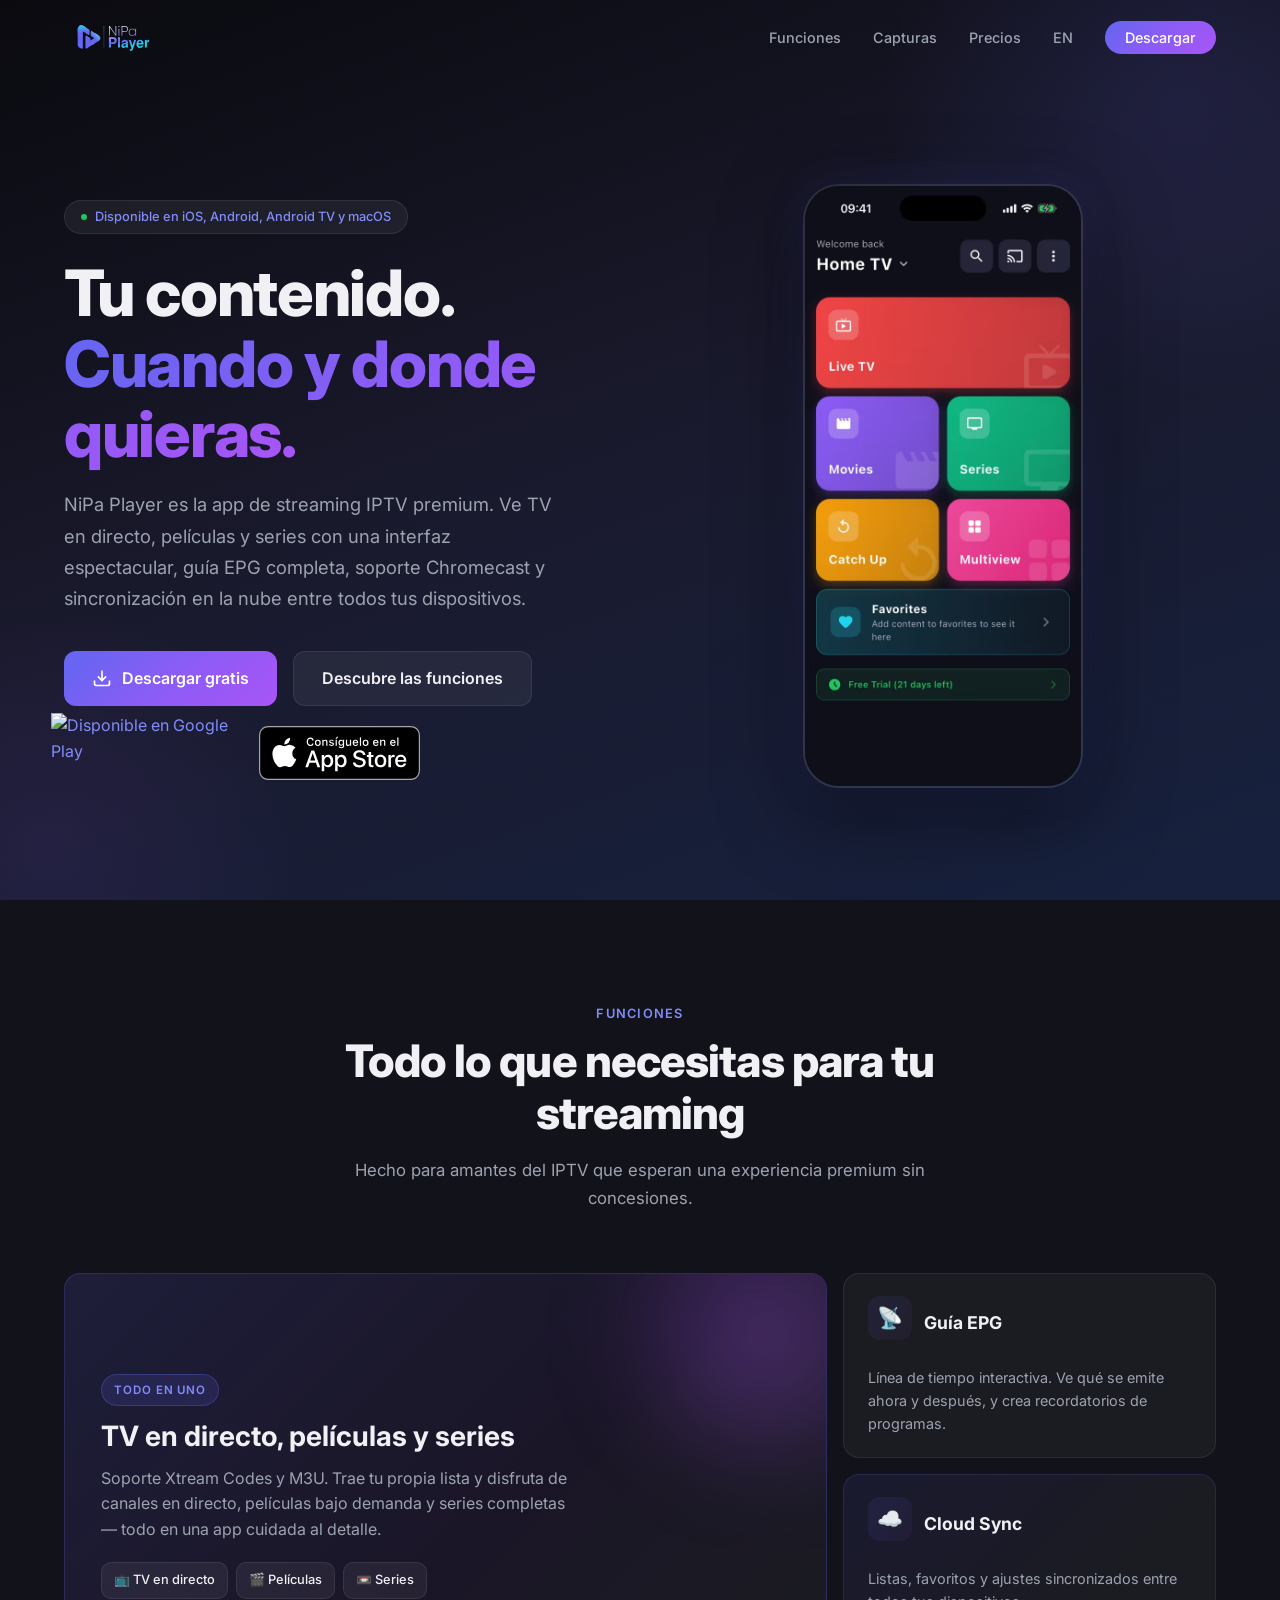
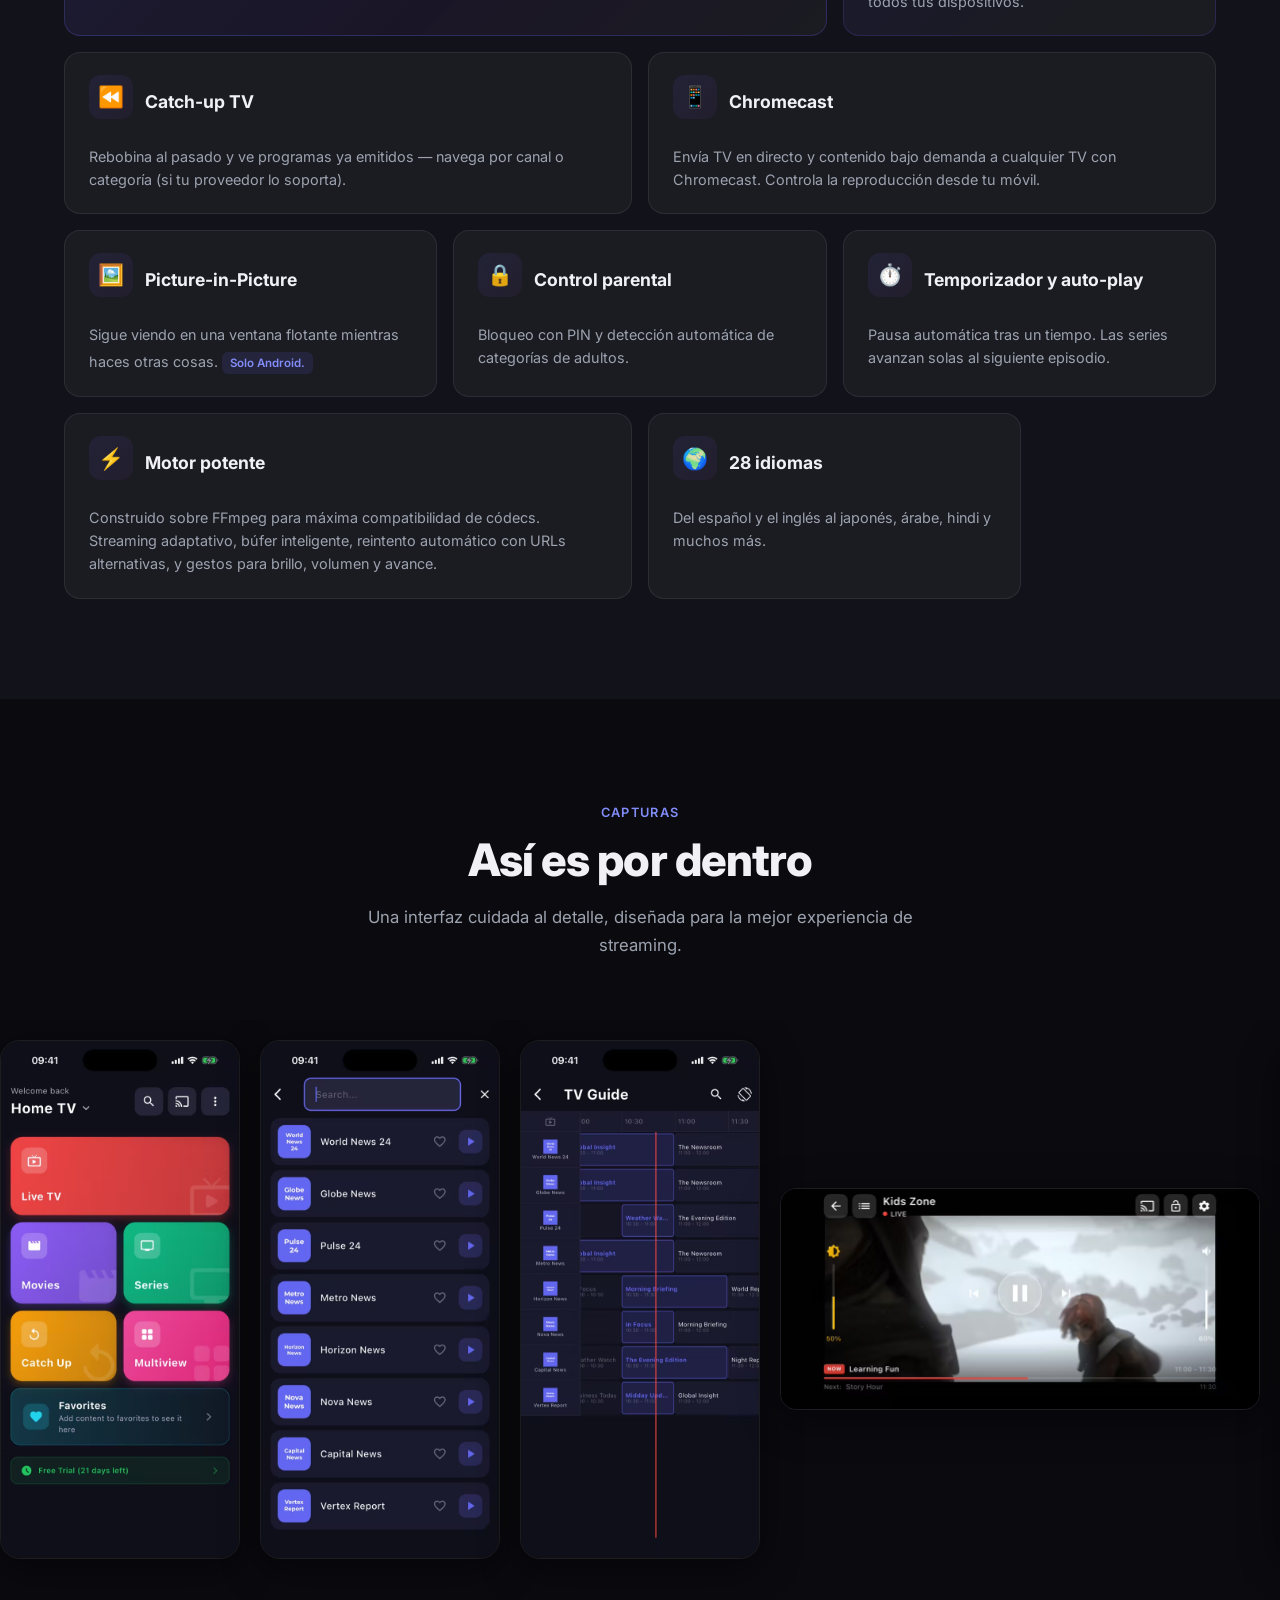
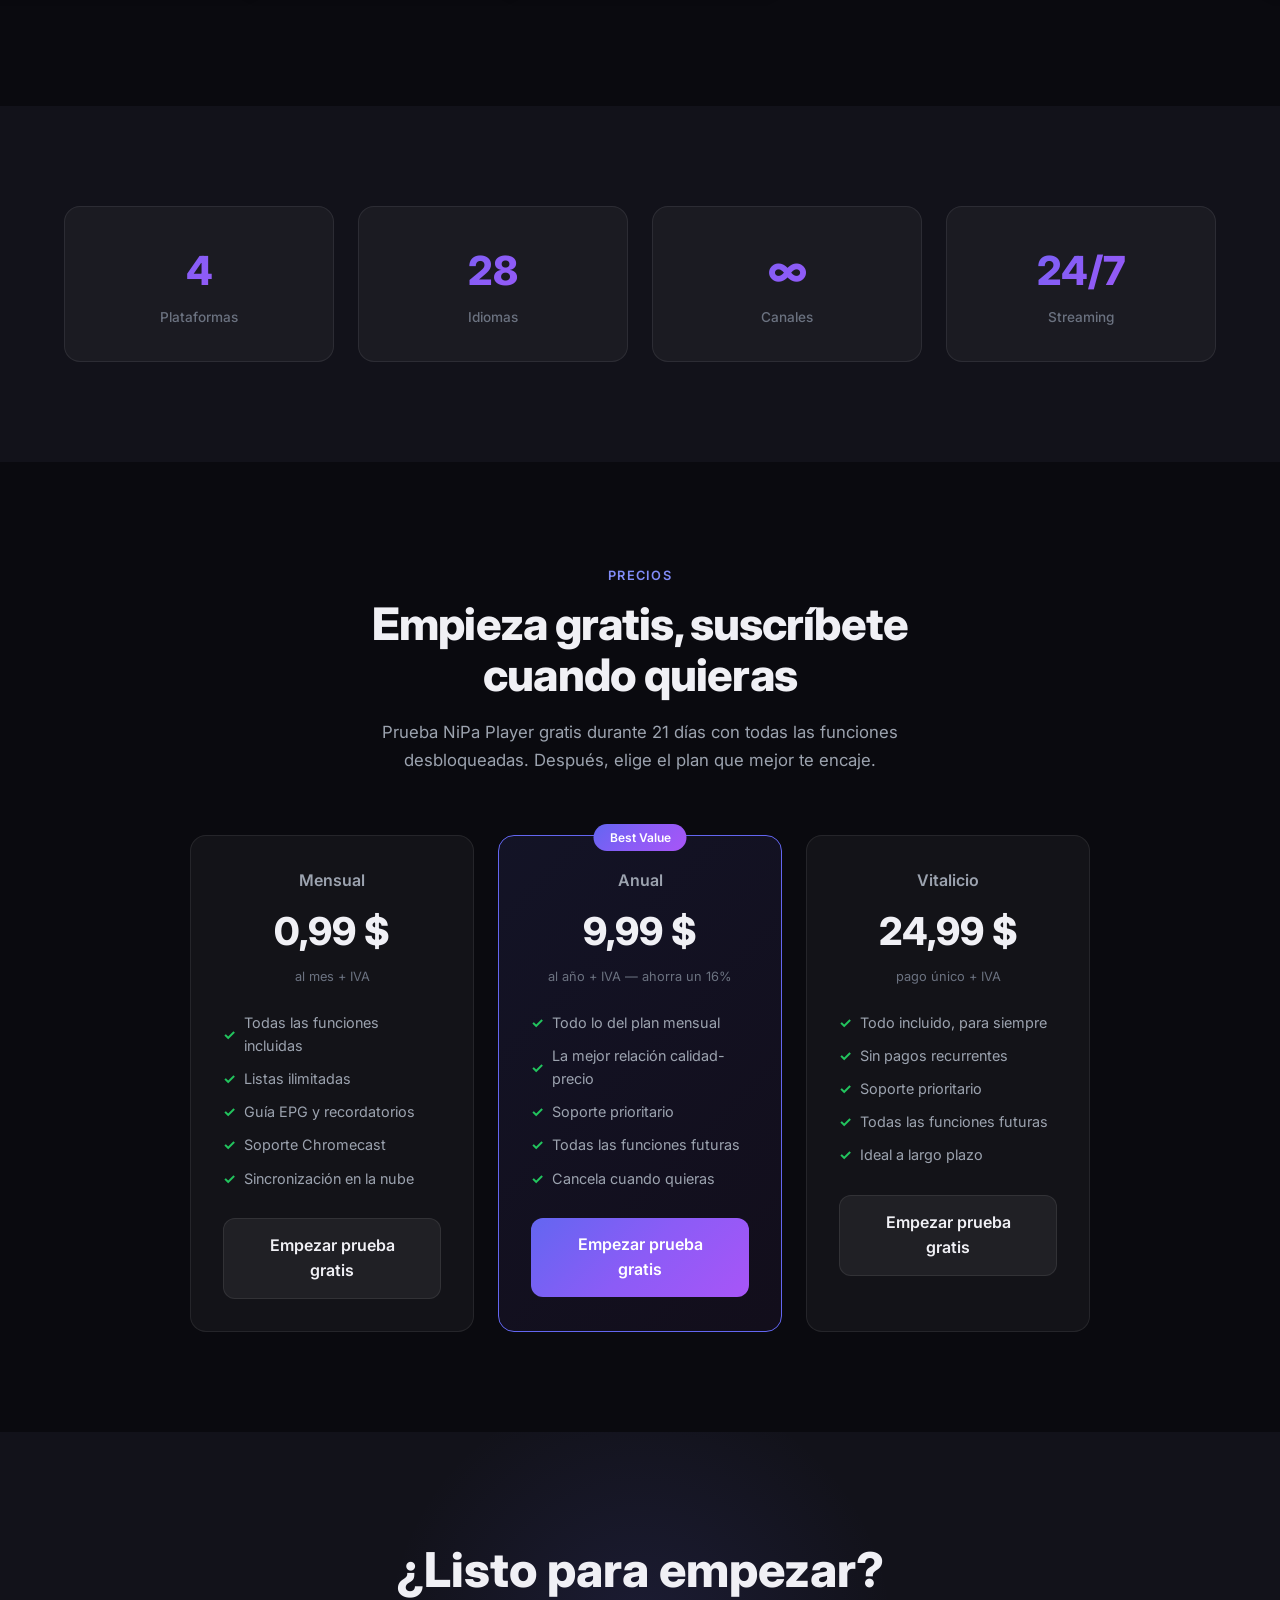
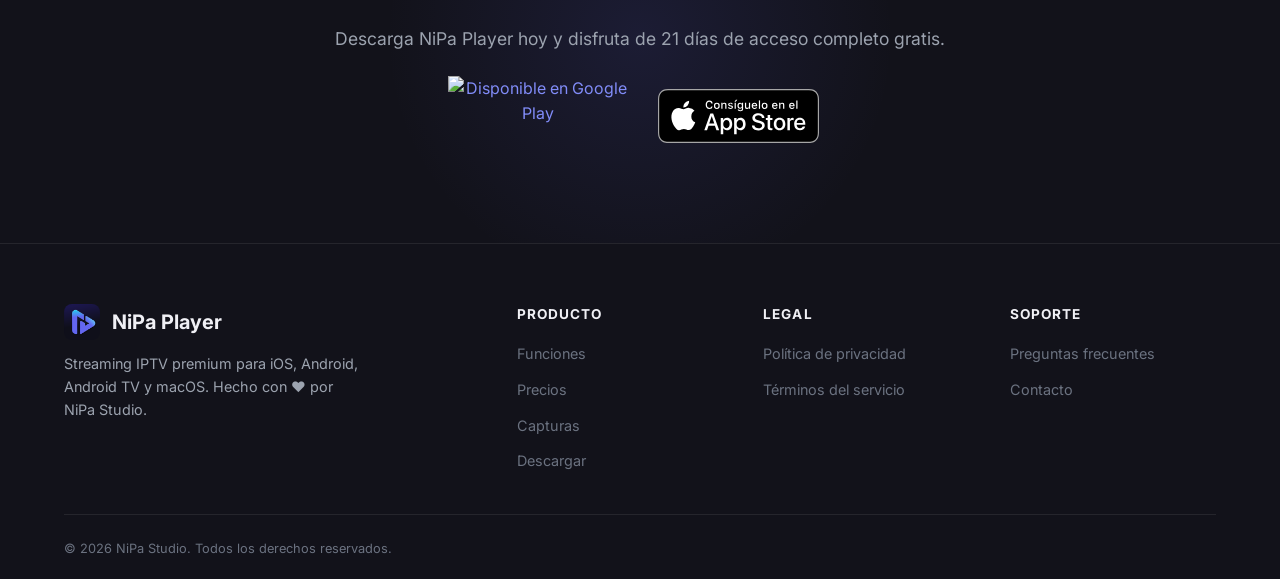
==== commit 21f70ba5: "feat: refresh site branding and overhaul legal pages - Replace favicon, icons and og:image with new " ====
--- a/es/index.html
+++ b/es/index.html
@@ -29,7 +29,13 @@
   <meta name="twitter:image" content="https://www.nipaplayer.com/assets/icon.png">
 
   <!-- Favicon -->
-  <link rel="icon" type="image/png" href="../assets/favicon.png">
+  <link rel="icon" href="/favicon.ico" sizes="32x32">
+    <link rel="icon" type="image/png" sizes="16x16" href="/assets/favicon-16x16.png">
+    <link rel="icon" type="image/png" sizes="32x32" href="/assets/favicon-32x32.png">
+    <link rel="icon" type="image/png" sizes="96x96" href="/assets/favicon-96x96.png">
+    <link rel="apple-touch-icon" sizes="180x180" href="/assets/apple-touch-icon.png">
+    <link rel="manifest" href="/site.webmanifest">
+    <meta name="theme-color" content="#0a0a0f">
 
   <!-- Fonts (preconnect + non-blocking stylesheet; styles.css no longer @imports them) -->
   <link rel="preconnect" href="https://fonts.googleapis.com">
@@ -72,8 +78,7 @@
   <nav class="nav" id="nav">
     <div class="container">
       <a href="./" class="nav-brand">
-        <img src="../assets/icon-128.png" alt="NiPa Player" width="128" height="128" onerror="this.style.display='none'">
-        <span>NiPa Player</span>
+        <img src="/assets/wordmark.svg" alt="NiPa Player" class="nav-wordmark" height="44">
       </a>
       <ul class="nav-links">
         <li><a href="#features">Funciones</a></li>
--- a/styles.css
+++ b/styles.css
@@ -3,8 +3,9 @@
    Modern dark theme with glassmorphism & smooth animations
    ═══════════════════════════════════════════════════════════ */
 
-/* ── Fonts ── */
-@import url('https://fonts.googleapis.com/css2?family=Inter:wght@300;400;500;600;700;800;900&display=swap');
+/* ── Fonts ──
+   Inter is loaded via <link rel="stylesheet"> in each page's <head>
+   (with preconnect) instead of a render-blocking CSS @import. */
 
 /* ── Reset & Base ── */
 *,
@@ -113,6 +114,12 @@
   border-radius: 8px;
 }
 
+.nav-brand img.nav-wordmark {
+  width: auto;
+  height: 44px;
+  border-radius: 0;
+}
+
 .nav-links {
   display: flex;
   align-items: center;
@@ -348,6 +355,22 @@
 .store-badge-link svg {
   display: block;
   border-radius: 8px;
+}
+
+/* Official store badge artwork. Apple's SVG has no padding (54px tall);
+   Google's PNG ships with built-in clear space, so it renders at 80px with
+   negative margins to visually match the Apple badge height. */
+.store-badge-link .badge-appstore {
+  display: block;
+  height: 54px;
+  width: auto;
+}
+
+.store-badge-link .badge-gplay {
+  display: block;
+  height: 80px;
+  width: auto;
+  margin: -13px;
 }
 
 .store-badge {
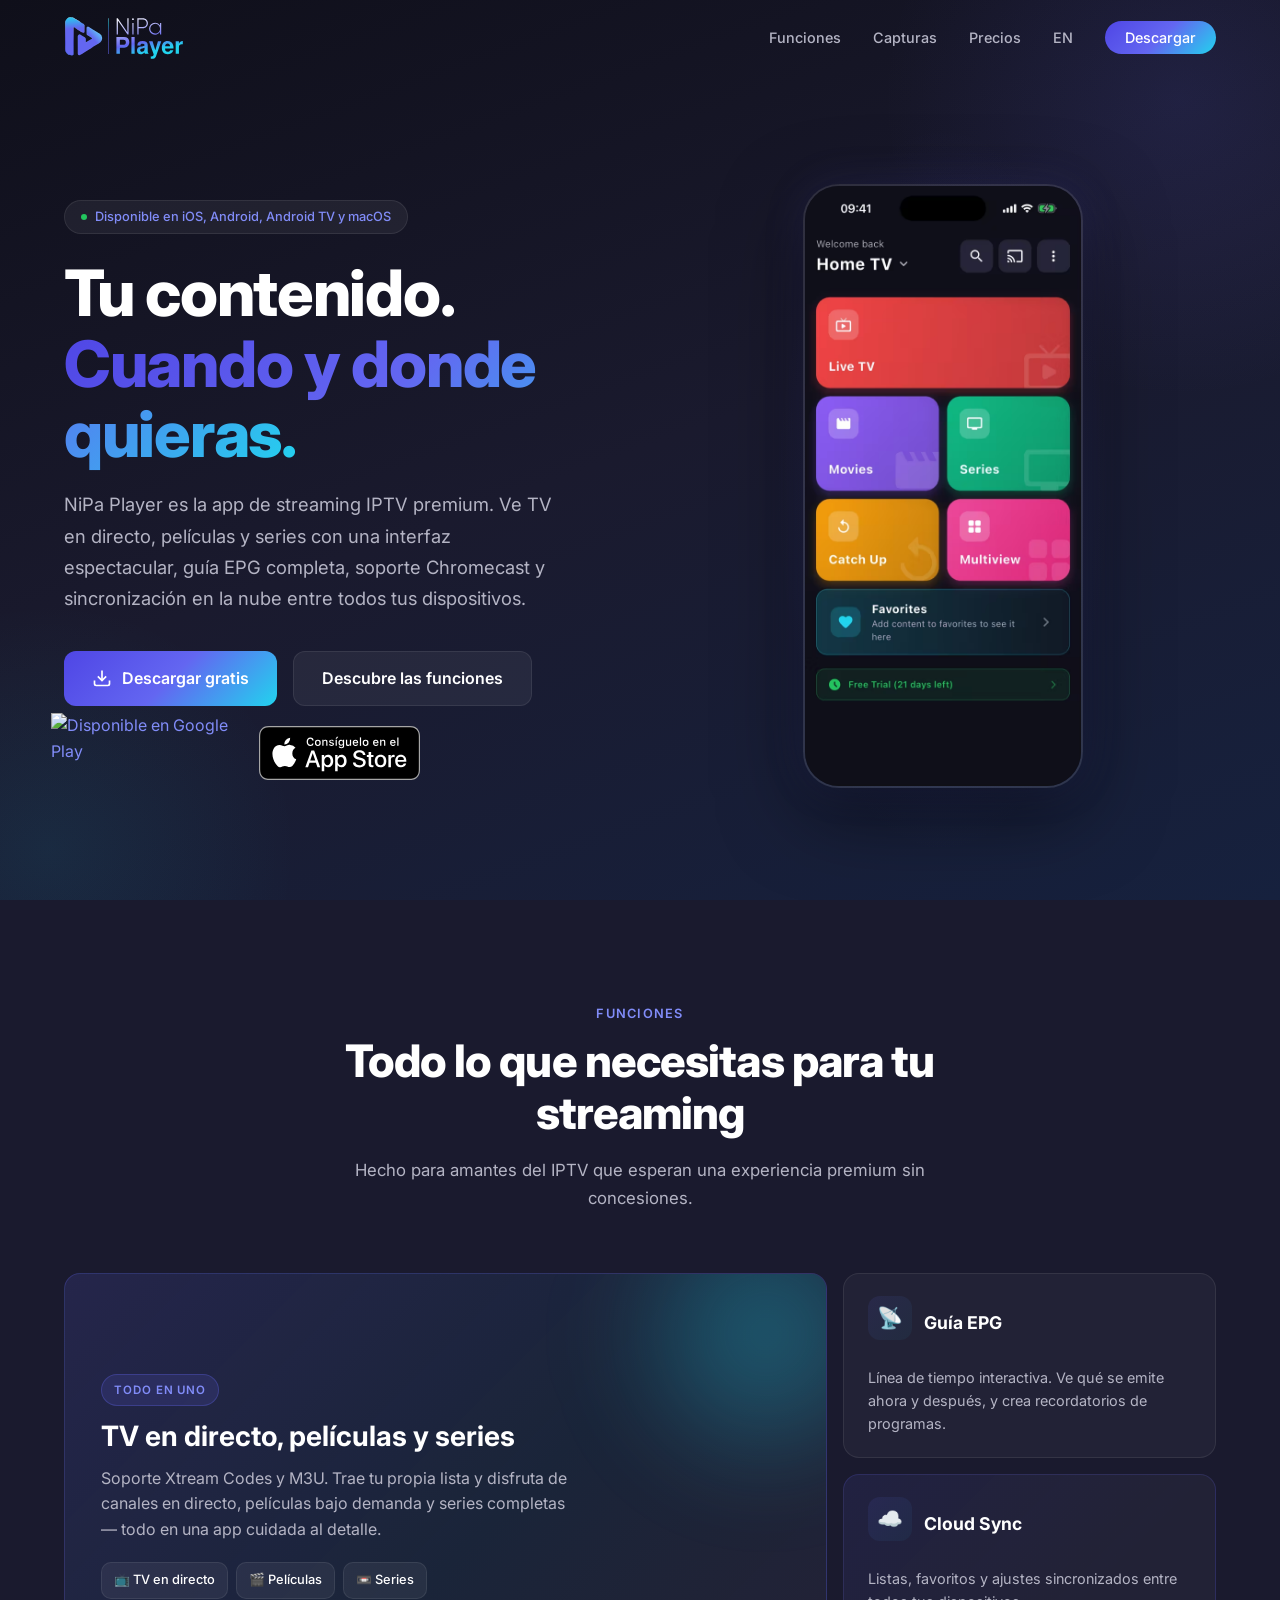
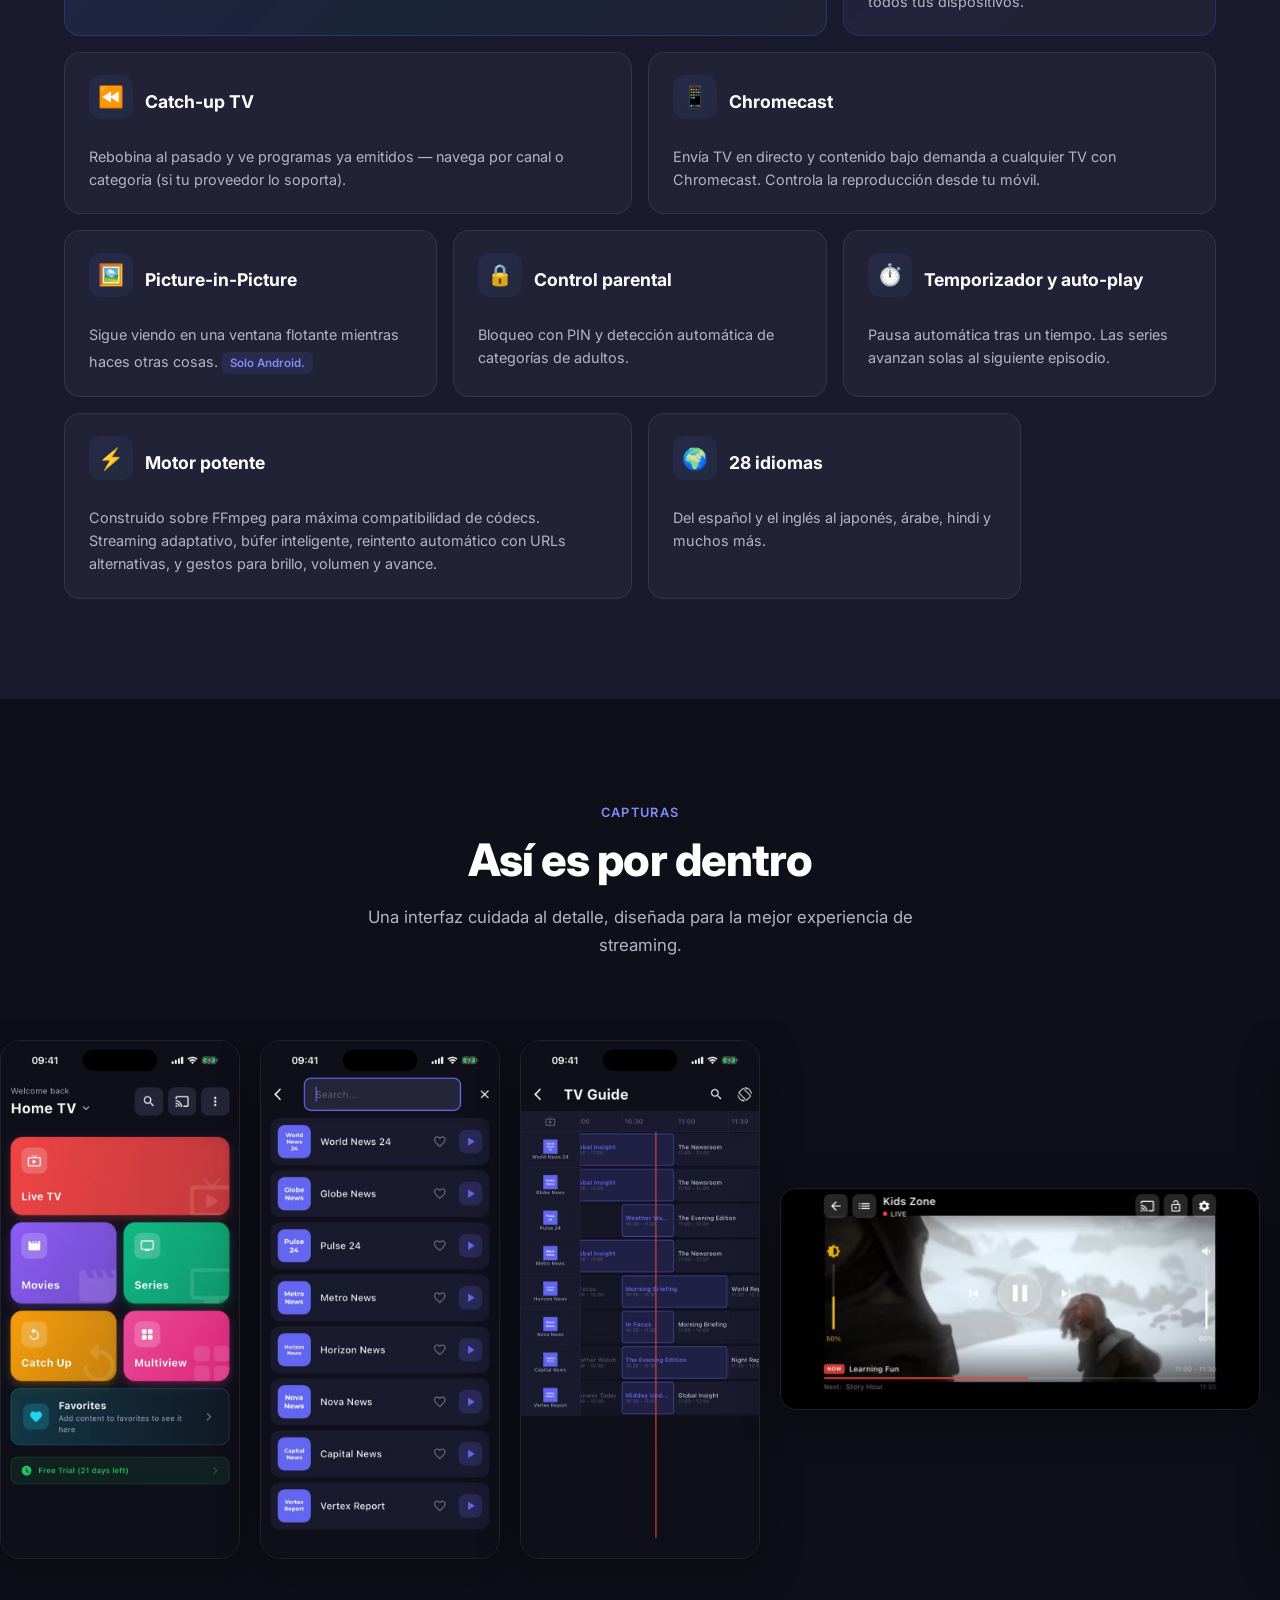
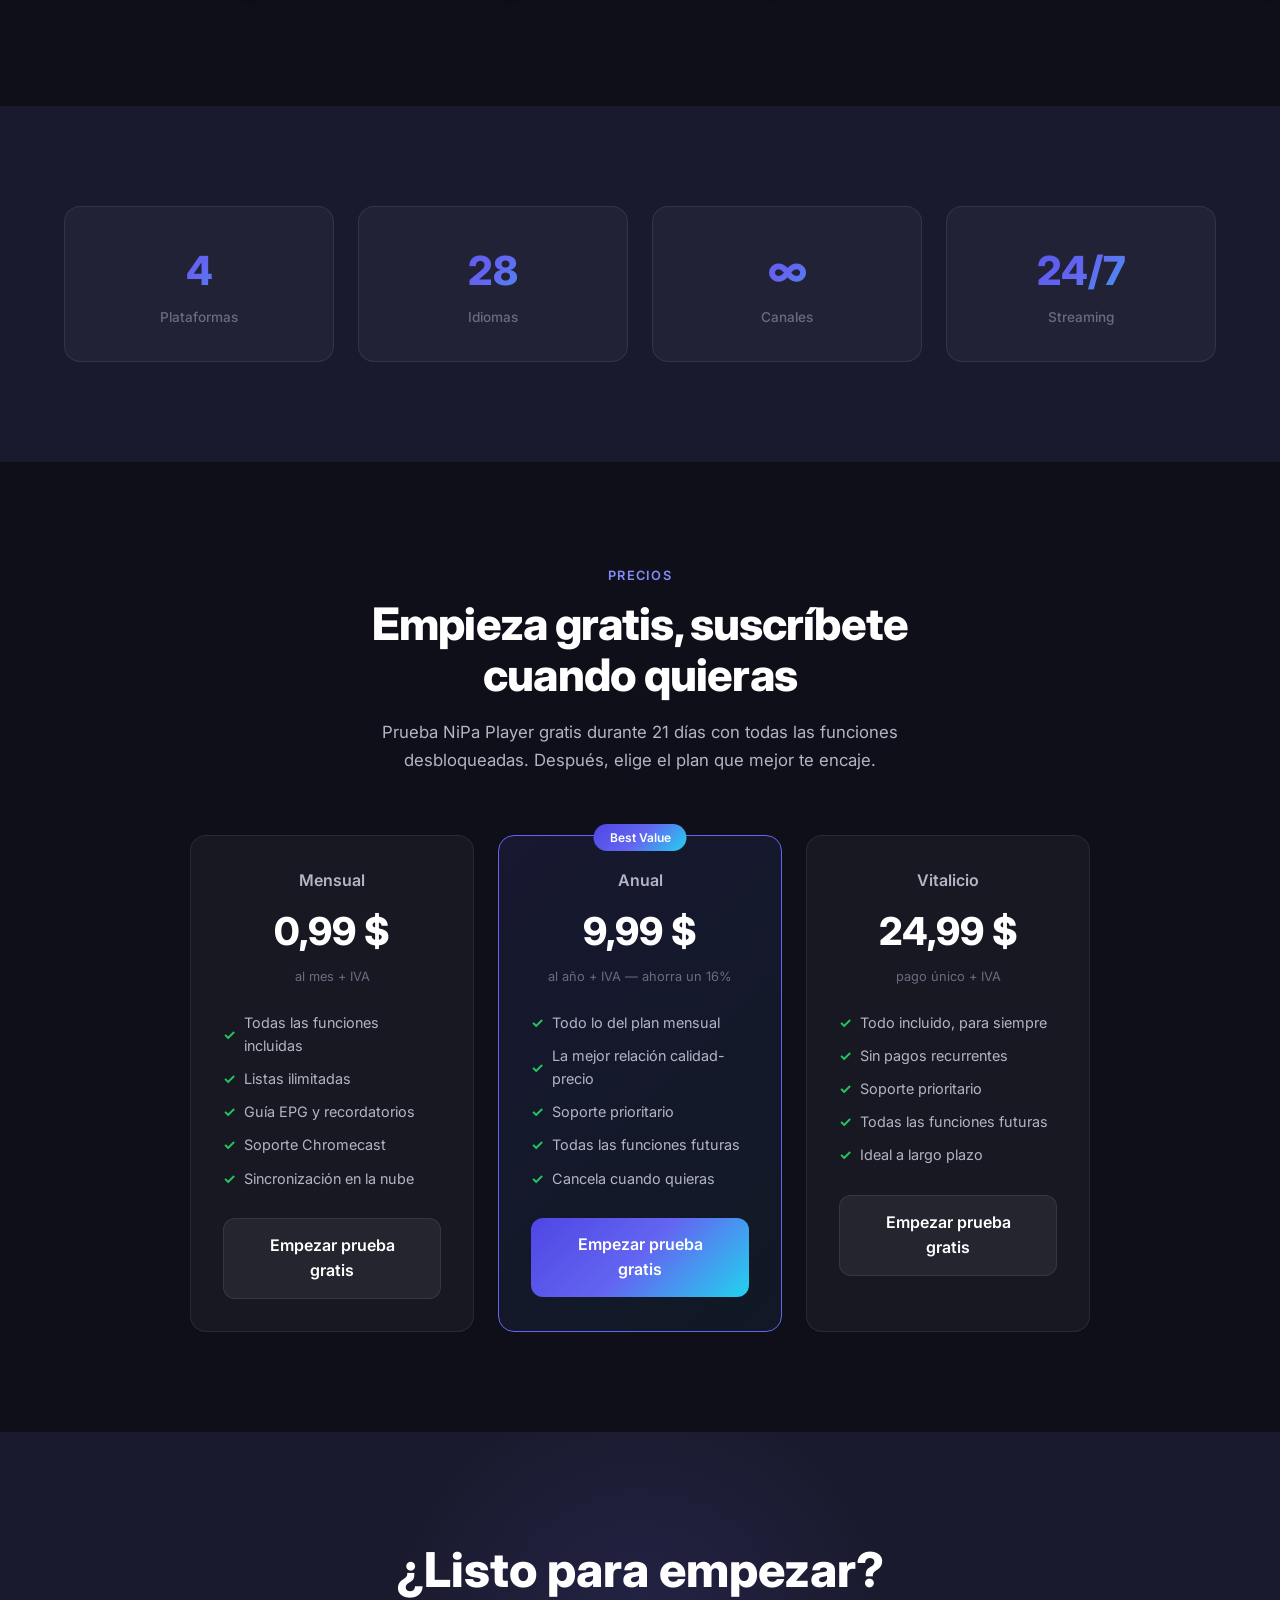
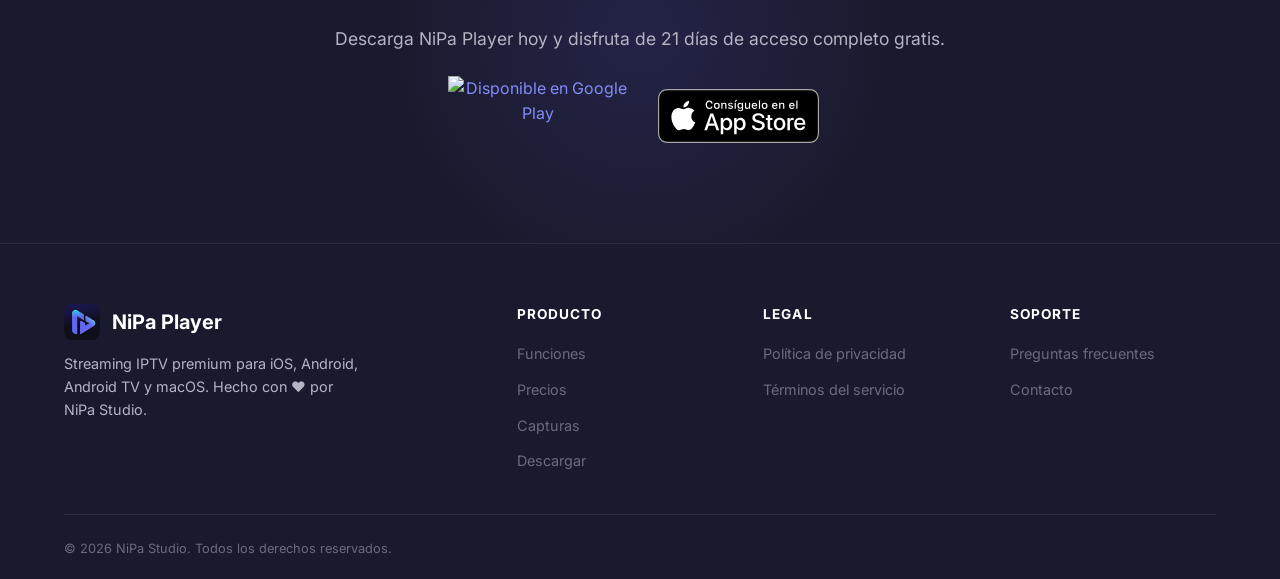
==== commit c6f0739a: "feat: update theme color across multiple HTML and CSS files" ====
--- a/es/index.html
+++ b/es/index.html
@@ -35,7 +35,7 @@
     <link rel="icon" type="image/png" sizes="96x96" href="/assets/favicon-96x96.png">
     <link rel="apple-touch-icon" sizes="180x180" href="/assets/apple-touch-icon.png">
     <link rel="manifest" href="/site.webmanifest">
-    <meta name="theme-color" content="#0a0a0f">
+    <meta name="theme-color" content="#0f0f1a">
 
   <!-- Fonts (preconnect + non-blocking stylesheet; styles.css no longer @imports them) -->
   <link rel="preconnect" href="https://fonts.googleapis.com">
--- a/styles.css
+++ b/styles.css
@@ -17,21 +17,21 @@
 }
 
 :root {
-  --bg-primary: #0a0a0f;
-  --bg-secondary: #12121a;
+  --bg-primary: #0f0f1a;
+  --bg-secondary: #1a1a2e;
   --bg-card: rgba(255, 255, 255, 0.04);
   --bg-card-hover: rgba(255, 255, 255, 0.08);
   --bg-glass: rgba(255, 255, 255, 0.06);
   --border-glass: rgba(255, 255, 255, 0.08);
-  --text-primary: #f0f0f5;
-  --text-secondary: #9ca3af;
-  --text-muted: #6b7280;
+  --text-primary: #ffffff;
+  --text-secondary: #b4b4c4;
+  --text-muted: #6b6b80;
   --accent: #6366f1;
   --accent-light: #818cf8;
   --accent-glow: rgba(99, 102, 241, 0.3);
-  --gradient-primary: linear-gradient(135deg, #6366f1, #8b5cf6, #a855f7);
-  --gradient-hero: linear-gradient(160deg, #0a0a0f 0%, #1a1a2e 50%, #16213e 100%);
-  --gradient-card: linear-gradient(135deg, rgba(99, 102, 241, 0.1), rgba(168, 85, 247, 0.05));
+  --gradient-primary: linear-gradient(135deg, #4f46e5, #6366f1, #22d3ee);
+  --gradient-hero: linear-gradient(160deg, #0f0f1a 0%, #1a1a2e 50%, #16213e 100%);
+  --gradient-card: linear-gradient(135deg, rgba(99, 102, 241, 0.1), rgba(34, 211, 238, 0.05));
   --shadow-glow: 0 0 40px rgba(99, 102, 241, 0.15);
   --radius: 16px;
   --radius-sm: 10px;
@@ -87,7 +87,7 @@
 }
 
 .nav.scrolled {
-  background: rgba(10, 10, 15, 0.85);
+  background: rgba(15, 15, 26, 0.85);
   backdrop-filter: blur(20px);
   -webkit-backdrop-filter: blur(20px);
   border-bottom: 1px solid var(--border-glass);
@@ -192,7 +192,7 @@
   left: -200px;
   width: 500px;
   height: 500px;
-  background: radial-gradient(circle, rgba(168, 85, 247, 0.08), transparent 70%);
+  background: radial-gradient(circle, rgba(34, 211, 238, 0.08), transparent 70%);
   pointer-events: none;
 }
 
@@ -572,7 +572,7 @@
 .bento-hero {
   grid-column: span 4;
   grid-row: span 2;
-  background: linear-gradient(135deg, rgba(99, 102, 241, 0.15), rgba(168, 85, 247, 0.06) 60%, var(--bg-card) 100%);
+  background: linear-gradient(135deg, rgba(99, 102, 241, 0.15), rgba(34, 211, 238, 0.06) 60%, var(--bg-card) 100%);
   border-color: rgba(99, 102, 241, 0.25);
   display: flex;
   align-items: flex-end;
@@ -635,7 +635,7 @@
   right: -120px;
   width: 360px;
   height: 360px;
-  background: radial-gradient(circle, rgba(168, 85, 247, 0.35), transparent 65%);
+  background: radial-gradient(circle, rgba(34, 211, 238, 0.35), transparent 65%);
   filter: blur(40px);
   pointer-events: none;
 }
@@ -1167,7 +1167,7 @@
   align-items: center;
   justify-content: center;
   gap: 24px;
-  background: rgba(10, 10, 15, 0.97);
+  background: rgba(15, 15, 26, 0.97);
   backdrop-filter: blur(20px);
   -webkit-backdrop-filter: blur(20px);
   z-index: 99;
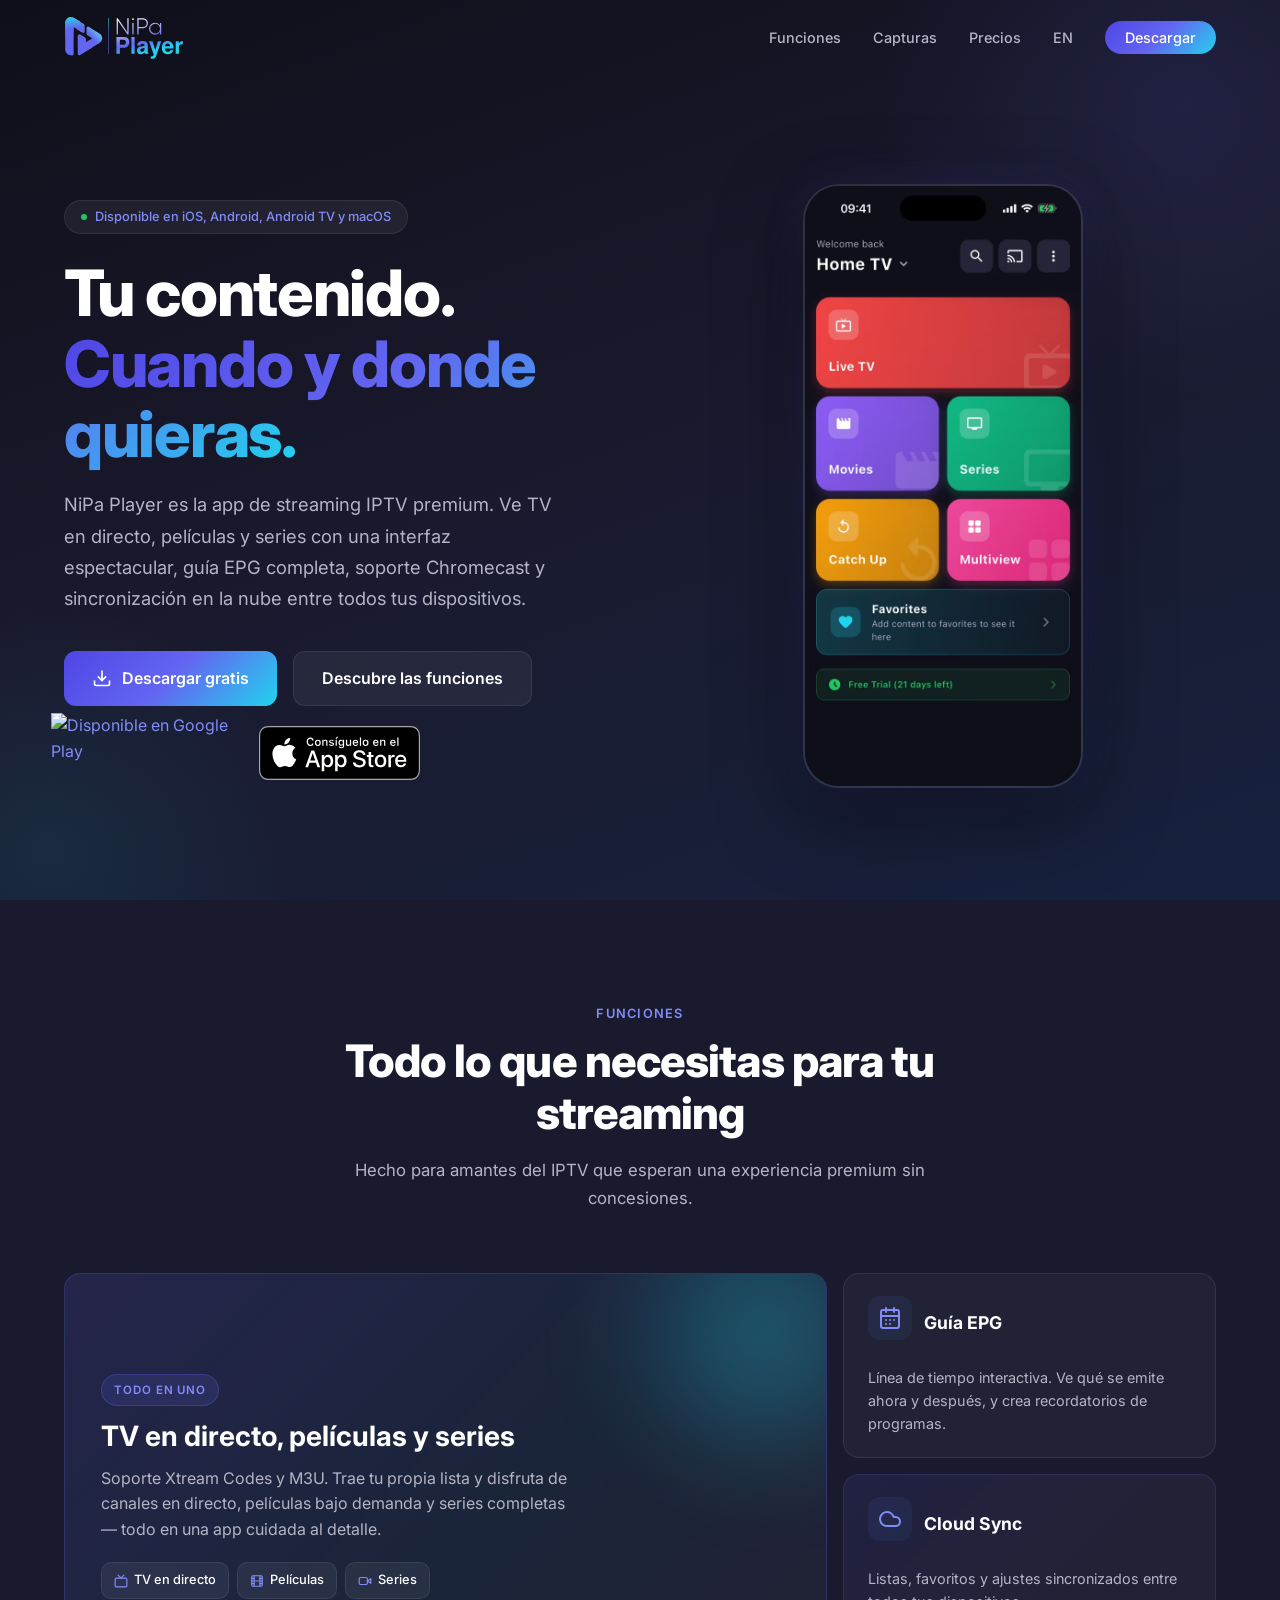
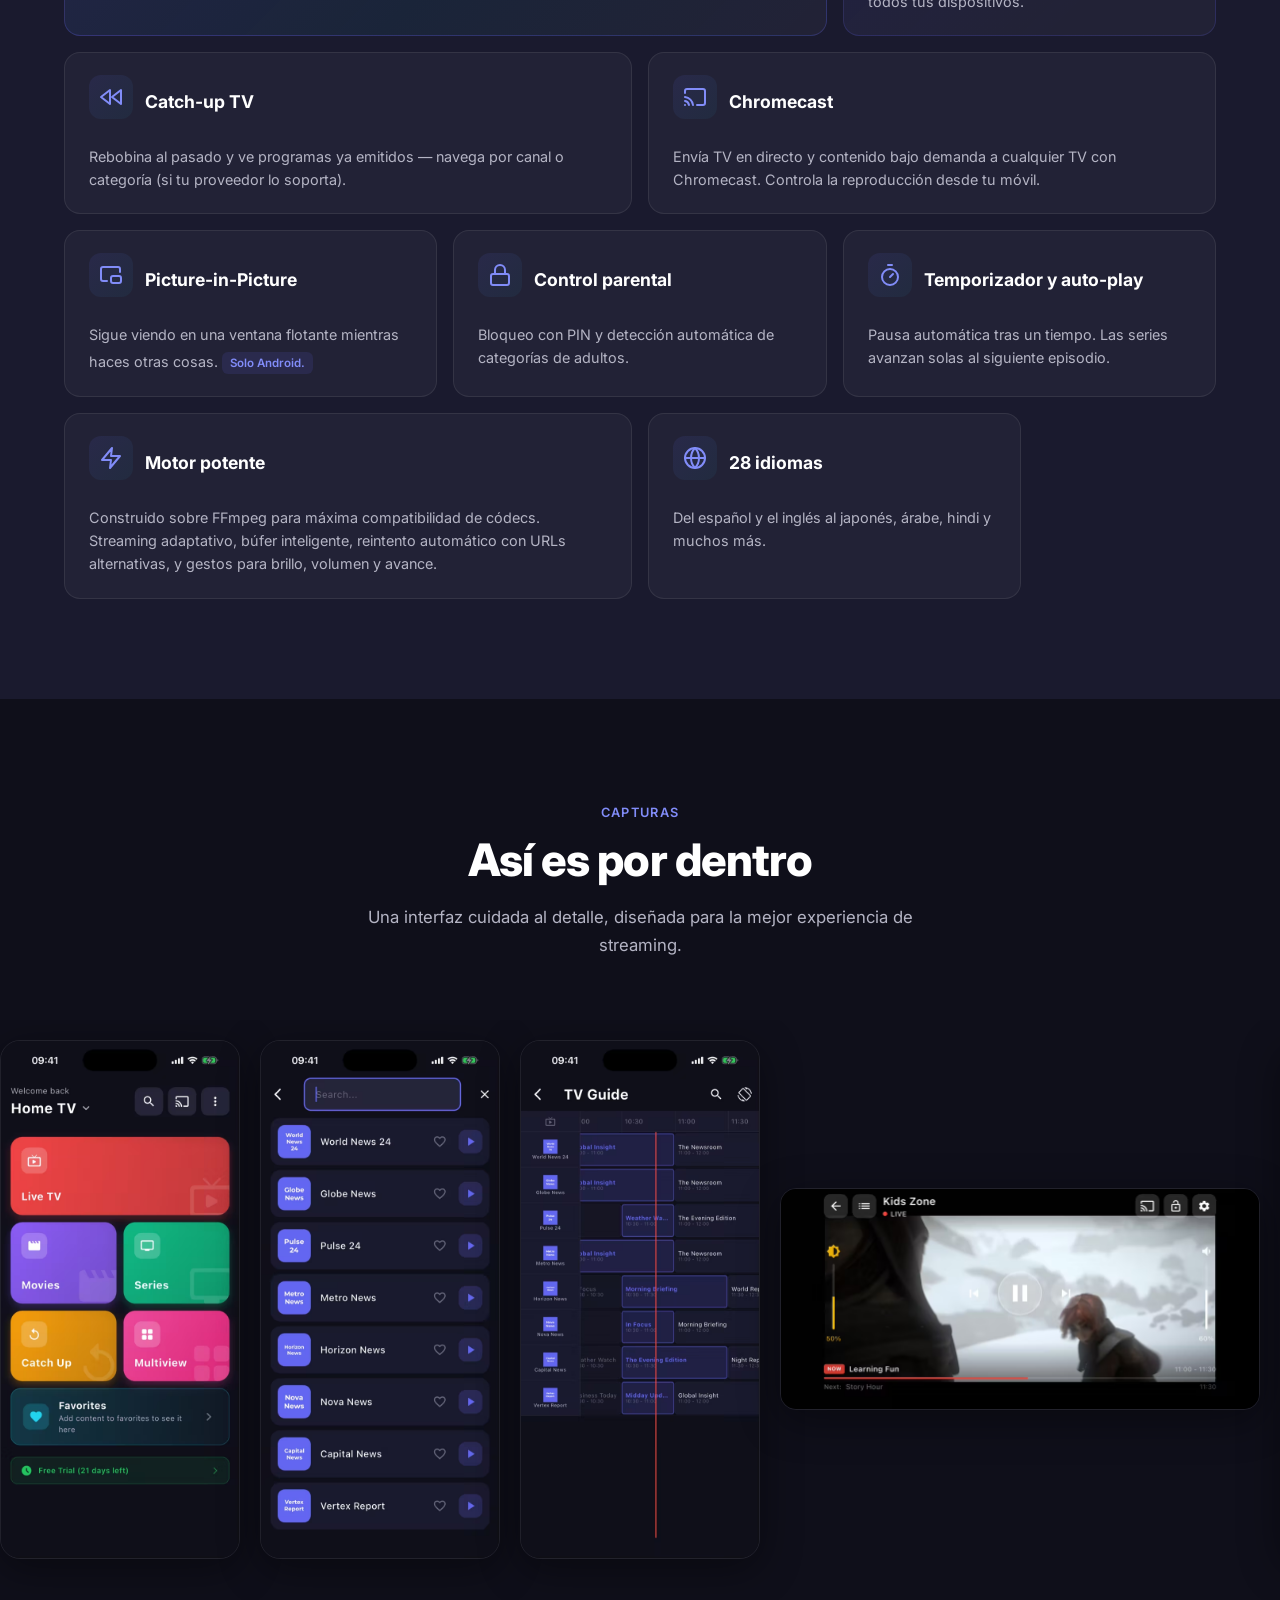
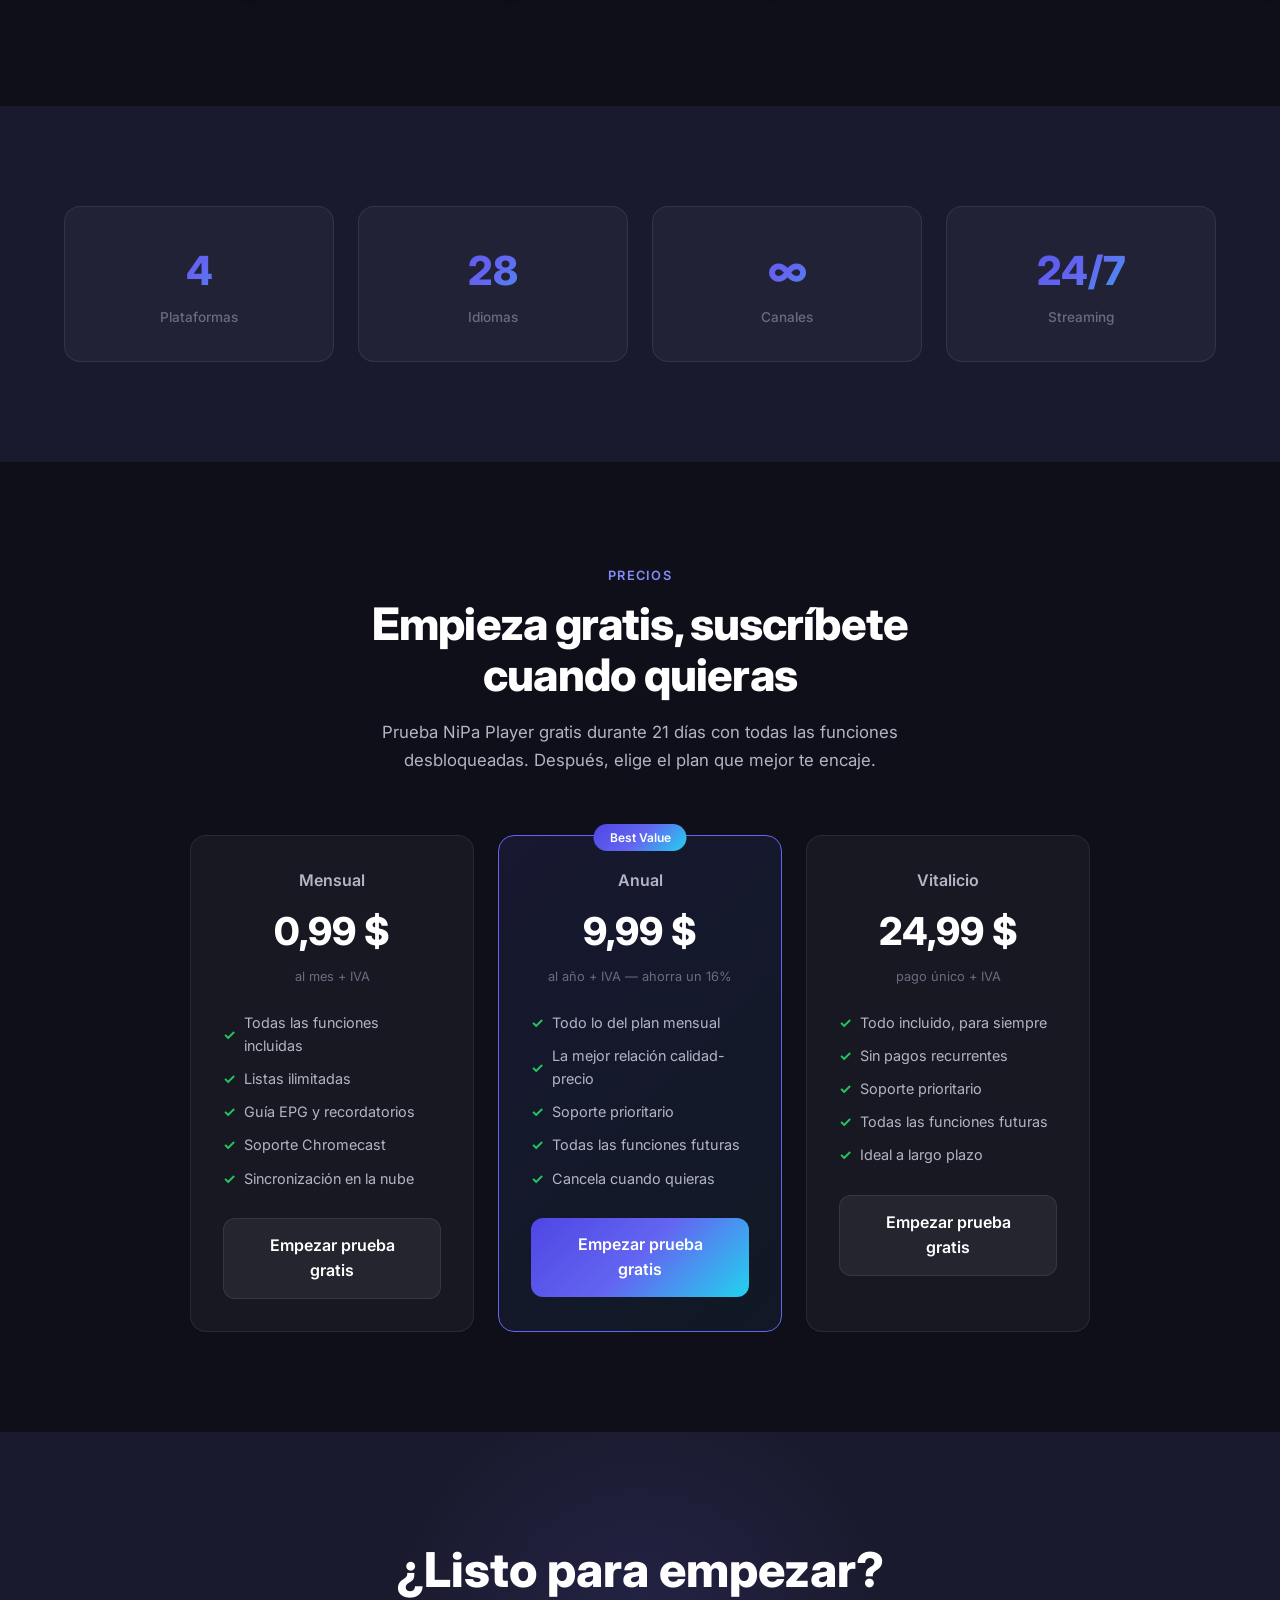
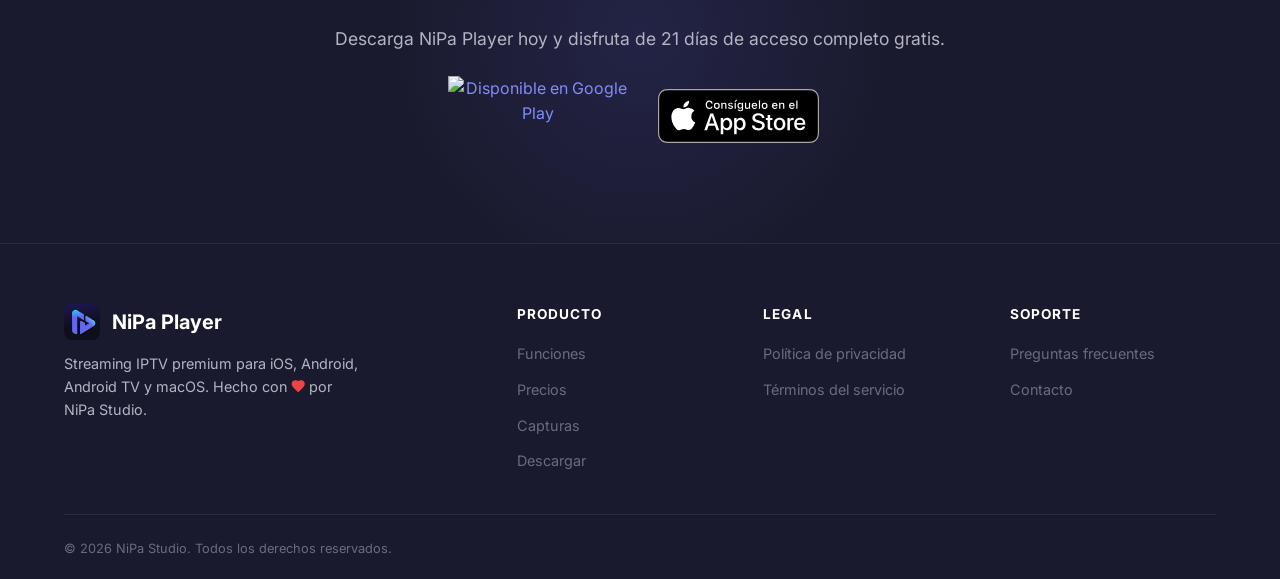
==== commit ad01fdf9: "Refactor FAQ and UI elements: Replace emojis with SVG icons, update text for clarity, and enhance st" ====
--- a/es/index.html
+++ b/es/index.html
@@ -163,9 +163,9 @@
             <h3>TV en directo, películas y series</h3>
             <p>Soporte Xtream Codes y M3U. Trae tu propia lista y disfruta de canales en directo, películas bajo demanda y series completas — todo en una app cuidada al detalle.</p>
             <div class="bento-chips">
-              <span class="bento-chip">📺 TV en directo</span>
-              <span class="bento-chip">🎬 Películas</span>
-              <span class="bento-chip">📼 Series</span>
+              <span class="bento-chip"><svg xmlns="http://www.w3.org/2000/svg" viewBox="0 0 24 24" fill="none" stroke="currentColor" stroke-width="2" stroke-linecap="round" stroke-linejoin="round" aria-hidden="true"><rect width="20" height="15" x="2" y="7" rx="2"/><polyline points="17 2 12 7 7 2"/></svg> TV en directo</span>
+              <span class="bento-chip"><svg xmlns="http://www.w3.org/2000/svg" viewBox="0 0 24 24" fill="none" stroke="currentColor" stroke-width="2" stroke-linecap="round" stroke-linejoin="round" aria-hidden="true"><rect width="18" height="18" x="3" y="3" rx="2"/><path d="M7 3v18"/><path d="M3 7.5h4"/><path d="M3 12h18"/><path d="M3 16.5h4"/><path d="M17 3v18"/><path d="M17 7.5h4"/><path d="M17 16.5h4"/></svg> Películas</span>
+              <span class="bento-chip"><svg xmlns="http://www.w3.org/2000/svg" viewBox="0 0 24 24" fill="none" stroke="currentColor" stroke-width="2" stroke-linecap="round" stroke-linejoin="round" aria-hidden="true"><path d="m22 8-6 4 6 4V8Z"/><rect width="14" height="12" x="2" y="6" rx="2"/></svg> Series</span>
             </div>
           </div>
           <div class="bento-hero-glow"></div>
@@ -174,7 +174,7 @@
         <!-- EPG -->
         <div class="bento-card bento-sm animate-on-scroll">
           <div class="bento-head">
-            <span class="feature-icon">📡</span>
+            <span class="feature-icon"><svg xmlns="http://www.w3.org/2000/svg" viewBox="0 0 24 24" fill="none" stroke="currentColor" stroke-width="2" stroke-linecap="round" stroke-linejoin="round" aria-hidden="true"><path d="M8 2v4"/><path d="M16 2v4"/><rect width="18" height="18" x="3" y="4" rx="2"/><path d="M3 10h18"/><path d="M8 14h.01"/><path d="M12 14h.01"/><path d="M16 14h.01"/><path d="M8 18h.01"/><path d="M12 18h.01"/></svg></span>
             <h3>Guía EPG</h3>
           </div>
           <p>Línea de tiempo interactiva. Ve qué se emite ahora y después, y crea recordatorios de programas.</p>
@@ -183,7 +183,7 @@
         <!-- Cloud Sync -->
         <div class="bento-card bento-sm bento-accent animate-on-scroll">
           <div class="bento-head">
-            <span class="feature-icon">☁️</span>
+            <span class="feature-icon"><svg xmlns="http://www.w3.org/2000/svg" viewBox="0 0 24 24" fill="none" stroke="currentColor" stroke-width="2" stroke-linecap="round" stroke-linejoin="round" aria-hidden="true"><path d="M17.5 19H9a7 7 0 1 1 6.71-9h1.79a4.5 4.5 0 1 1 0 9Z"/></svg></span>
             <h3>Cloud Sync</h3>
           </div>
           <p>Listas, favoritos y ajustes sincronizados entre todos tus dispositivos.</p>
@@ -192,7 +192,7 @@
         <!-- Catch-up TV (wide) -->
         <div class="bento-card bento-md animate-on-scroll">
           <div class="bento-head">
-            <span class="feature-icon">⏪</span>
+            <span class="feature-icon"><svg xmlns="http://www.w3.org/2000/svg" viewBox="0 0 24 24" fill="none" stroke="currentColor" stroke-width="2" stroke-linecap="round" stroke-linejoin="round" aria-hidden="true"><polygon points="11 19 2 12 11 5 11 19"/><polygon points="22 19 13 12 22 5 22 19"/></svg></span>
             <h3>Catch-up TV</h3>
           </div>
           <p>Rebobina al pasado y ve programas ya emitidos — navega por canal o categoría (si tu proveedor lo soporta).</p>
@@ -201,7 +201,7 @@
         <!-- Chromecast (wide) -->
         <div class="bento-card bento-md animate-on-scroll">
           <div class="bento-head">
-            <span class="feature-icon">📱</span>
+            <span class="feature-icon"><svg xmlns="http://www.w3.org/2000/svg" viewBox="0 0 24 24" fill="none" stroke="currentColor" stroke-width="2" stroke-linecap="round" stroke-linejoin="round" aria-hidden="true"><path d="M2 8V6a2 2 0 0 1 2-2h16a2 2 0 0 1 2 2v12a2 2 0 0 1-2 2h-6"/><path d="M2 12a9 9 0 0 1 8 8"/><path d="M2 16a5 5 0 0 1 4 4"/><line x1="2" x2="2.01" y1="20" y2="20"/></svg></span>
             <h3>Chromecast</h3>
           </div>
           <p>Envía TV en directo y contenido bajo demanda a cualquier TV con Chromecast. Controla la reproducción desde tu móvil.</p>
@@ -210,7 +210,7 @@
         <!-- Picture-in-Picture -->
         <div class="bento-card bento-sm animate-on-scroll">
           <div class="bento-head">
-            <span class="feature-icon">🖼️</span>
+            <span class="feature-icon"><svg xmlns="http://www.w3.org/2000/svg" viewBox="0 0 24 24" fill="none" stroke="currentColor" stroke-width="2" stroke-linecap="round" stroke-linejoin="round" aria-hidden="true"><path d="M21 9V6a2 2 0 0 0-2-2H4a2 2 0 0 0-2 2v10c0 1.1.9 2 2 2h4"/><rect width="10" height="7" x="12" y="13" rx="2"/></svg></span>
             <h3>Picture-in-Picture</h3>
           </div>
           <p>Sigue viendo en una ventana flotante mientras haces otras cosas. <span class="bento-note">Solo Android.</span></p>
@@ -219,7 +219,7 @@
         <!-- Parental Controls -->
         <div class="bento-card bento-sm animate-on-scroll">
           <div class="bento-head">
-            <span class="feature-icon">🔒</span>
+            <span class="feature-icon"><svg xmlns="http://www.w3.org/2000/svg" viewBox="0 0 24 24" fill="none" stroke="currentColor" stroke-width="2" stroke-linecap="round" stroke-linejoin="round" aria-hidden="true"><rect width="18" height="11" x="3" y="11" rx="2" ry="2"/><path d="M7 11V7a5 5 0 0 1 10 0v4"/></svg></span>
             <h3>Control parental</h3>
           </div>
           <p>Bloqueo con PIN y detección automática de categorías de adultos.</p>
@@ -228,7 +228,7 @@
         <!-- Sleep Timer + Auto-Play -->
         <div class="bento-card bento-sm animate-on-scroll">
           <div class="bento-head">
-            <span class="feature-icon">⏱️</span>
+            <span class="feature-icon"><svg xmlns="http://www.w3.org/2000/svg" viewBox="0 0 24 24" fill="none" stroke="currentColor" stroke-width="2" stroke-linecap="round" stroke-linejoin="round" aria-hidden="true"><line x1="10" x2="14" y1="2" y2="2"/><line x1="12" x2="15" y1="14" y2="11"/><circle cx="12" cy="14" r="8"/></svg></span>
             <h3>Temporizador y auto-play</h3>
           </div>
           <p>Pausa automática tras un tiempo. Las series avanzan solas al siguiente episodio.</p>
@@ -237,7 +237,7 @@
         <!-- Powerful Engine (wide) -->
         <div class="bento-card bento-md animate-on-scroll">
           <div class="bento-head">
-            <span class="feature-icon">⚡</span>
+            <span class="feature-icon"><svg xmlns="http://www.w3.org/2000/svg" viewBox="0 0 24 24" fill="none" stroke="currentColor" stroke-width="2" stroke-linecap="round" stroke-linejoin="round" aria-hidden="true"><polygon points="13 2 3 14 12 14 11 22 21 10 12 10 13 2"/></svg></span>
             <h3>Motor potente</h3>
           </div>
           <p>Construido sobre FFmpeg para máxima compatibilidad de códecs. Streaming adaptativo, búfer inteligente, reintento automático con URLs alternativas, y gestos para brillo, volumen y avance.</p>
@@ -246,7 +246,7 @@
         <!-- 28 Languages -->
         <div class="bento-card bento-sm animate-on-scroll">
           <div class="bento-head">
-            <span class="feature-icon">🌍</span>
+            <span class="feature-icon"><svg xmlns="http://www.w3.org/2000/svg" viewBox="0 0 24 24" fill="none" stroke="currentColor" stroke-width="2" stroke-linecap="round" stroke-linejoin="round" aria-hidden="true"><circle cx="12" cy="12" r="10"/><path d="M12 2a14.5 14.5 0 0 0 0 20 14.5 14.5 0 0 0 0-20"/><path d="M2 12h20"/></svg></span>
             <h3>28 idiomas</h3>
           </div>
           <p>Del español y el inglés al japonés, árabe, hindi y muchos más.</p>
@@ -424,7 +424,7 @@
               loading="lazy" onerror="this.style.display='none'">
             <span>NiPa Player</span>
           </a>
-          <p>Streaming IPTV premium para iOS, Android, Android TV y macOS. Hecho con ❤️ por NiPa Studio.</p>
+          <p>Streaming IPTV premium para iOS, Android, Android TV y macOS. Hecho con <svg xmlns="http://www.w3.org/2000/svg" viewBox="0 0 24 24" fill="currentColor" stroke="currentColor" stroke-width="2" stroke-linecap="round" stroke-linejoin="round" aria-hidden="true" class="icon-inline" style="color:#ef4444"><path d="M19 14c1.49-1.46 3-3.21 3-5.5A5.5 5.5 0 0 0 16.5 3c-1.76 0-3 .5-4.5 2-1.5-1.5-2.74-2-4.5-2A5.5 5.5 0 0 0 2 8.5c0 2.3 1.5 4.05 3 5.5l7 7Z"/></svg> por NiPa Studio.</p>
         </div>
         <div class="footer-col">
           <h4>Producto</h4>
--- a/styles.css
+++ b/styles.css
@@ -120,6 +120,28 @@
   border-radius: 0;
 }
 
+/* ── Inline SVG icons (replace emojis) ── */
+.feature-icon svg,
+.faq-section-icon svg {
+  width: 24px;
+  height: 24px;
+  color: var(--accent-light);
+}
+
+.bento-chip svg {
+  width: 14px;
+  height: 14px;
+  color: var(--accent-light);
+  flex-shrink: 0;
+}
+
+.icon-inline {
+  width: 1em;
+  height: 1em;
+  vertical-align: -0.125em;
+  color: var(--accent-light);
+}
+
 .nav-links {
   display: flex;
   align-items: center;
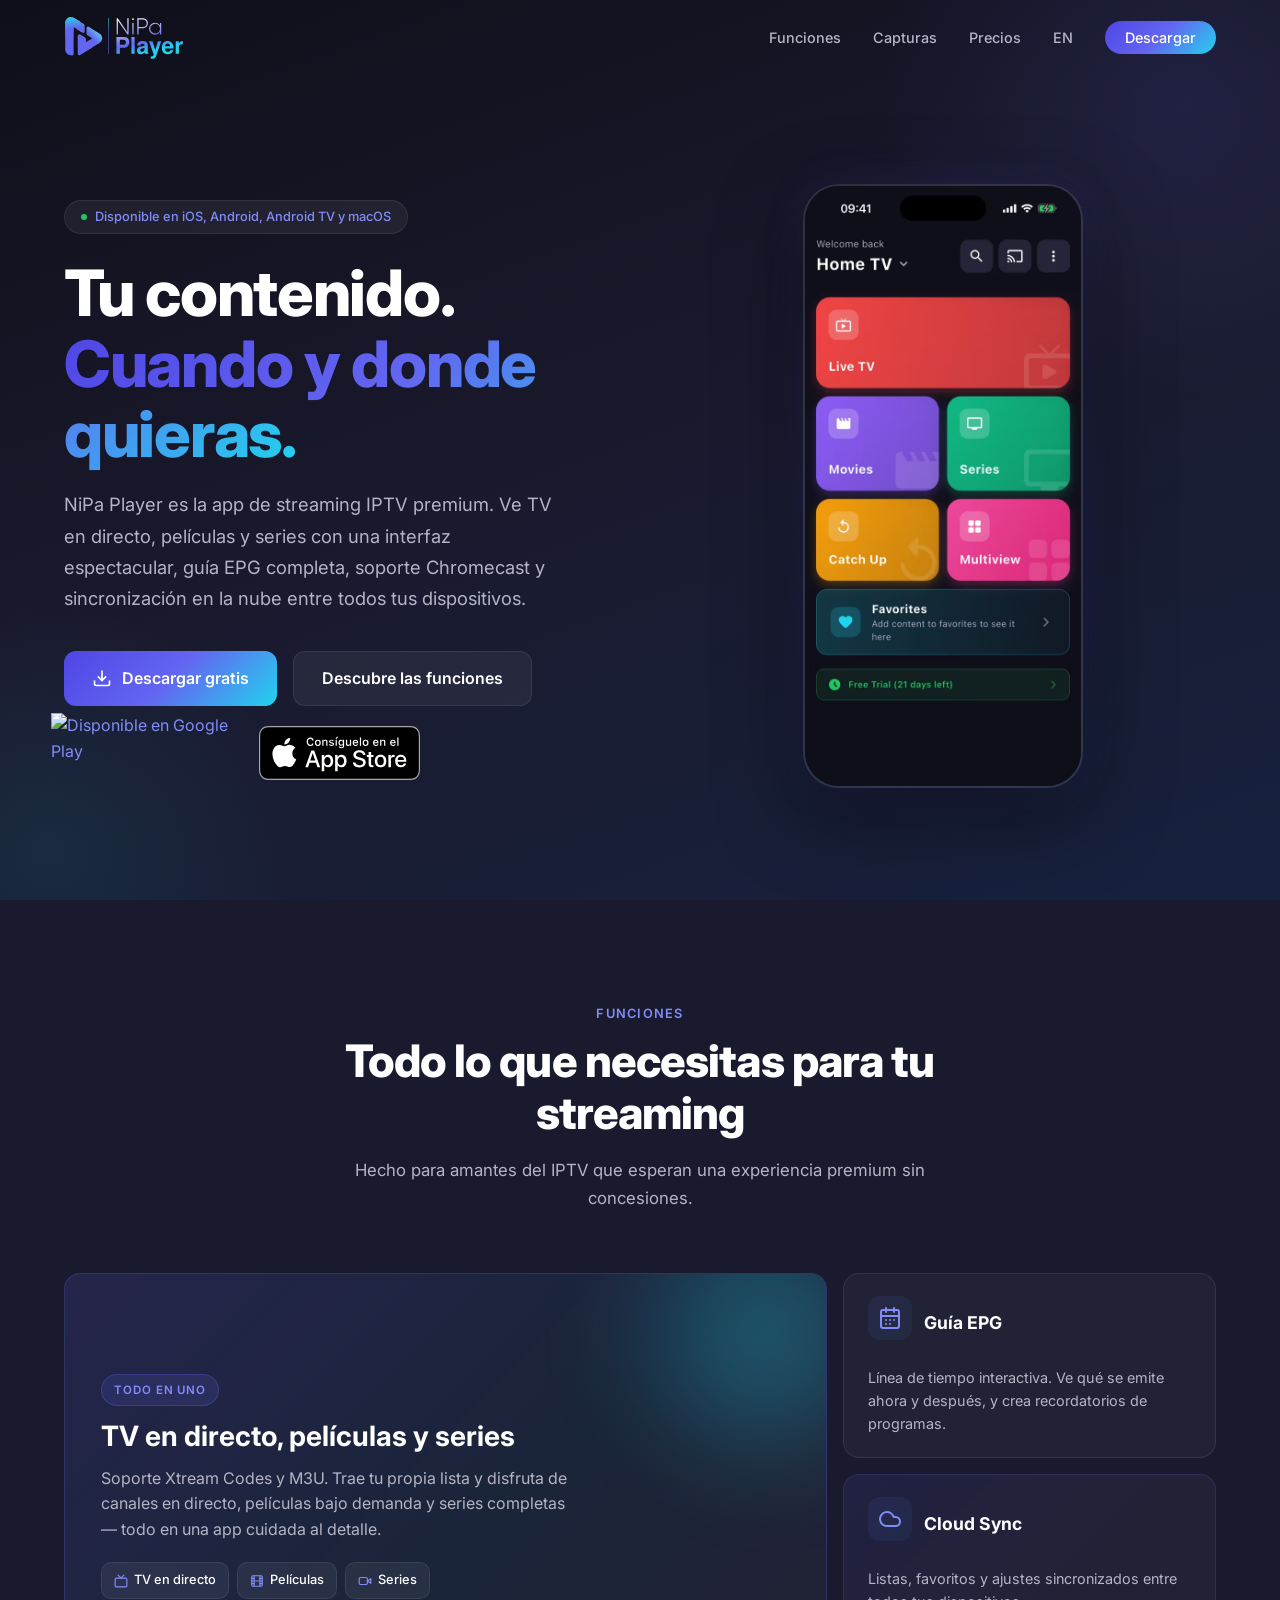
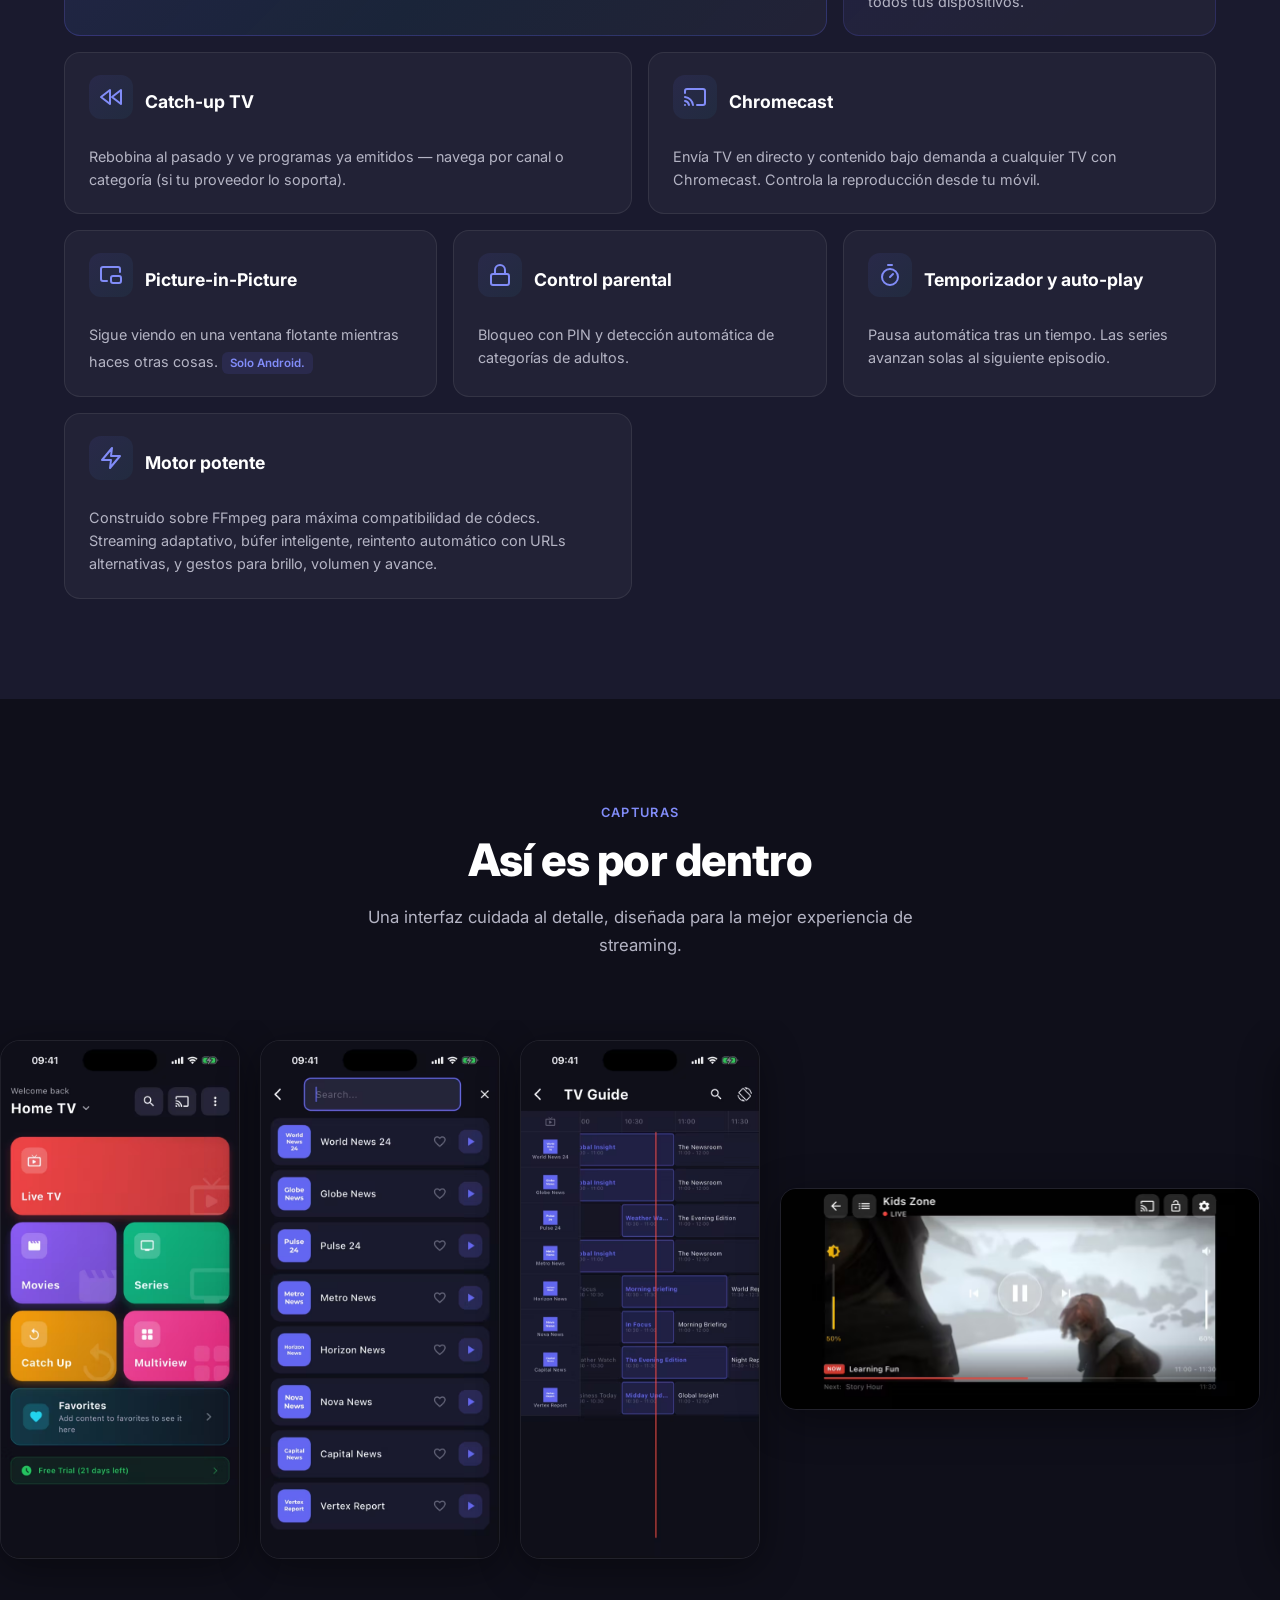
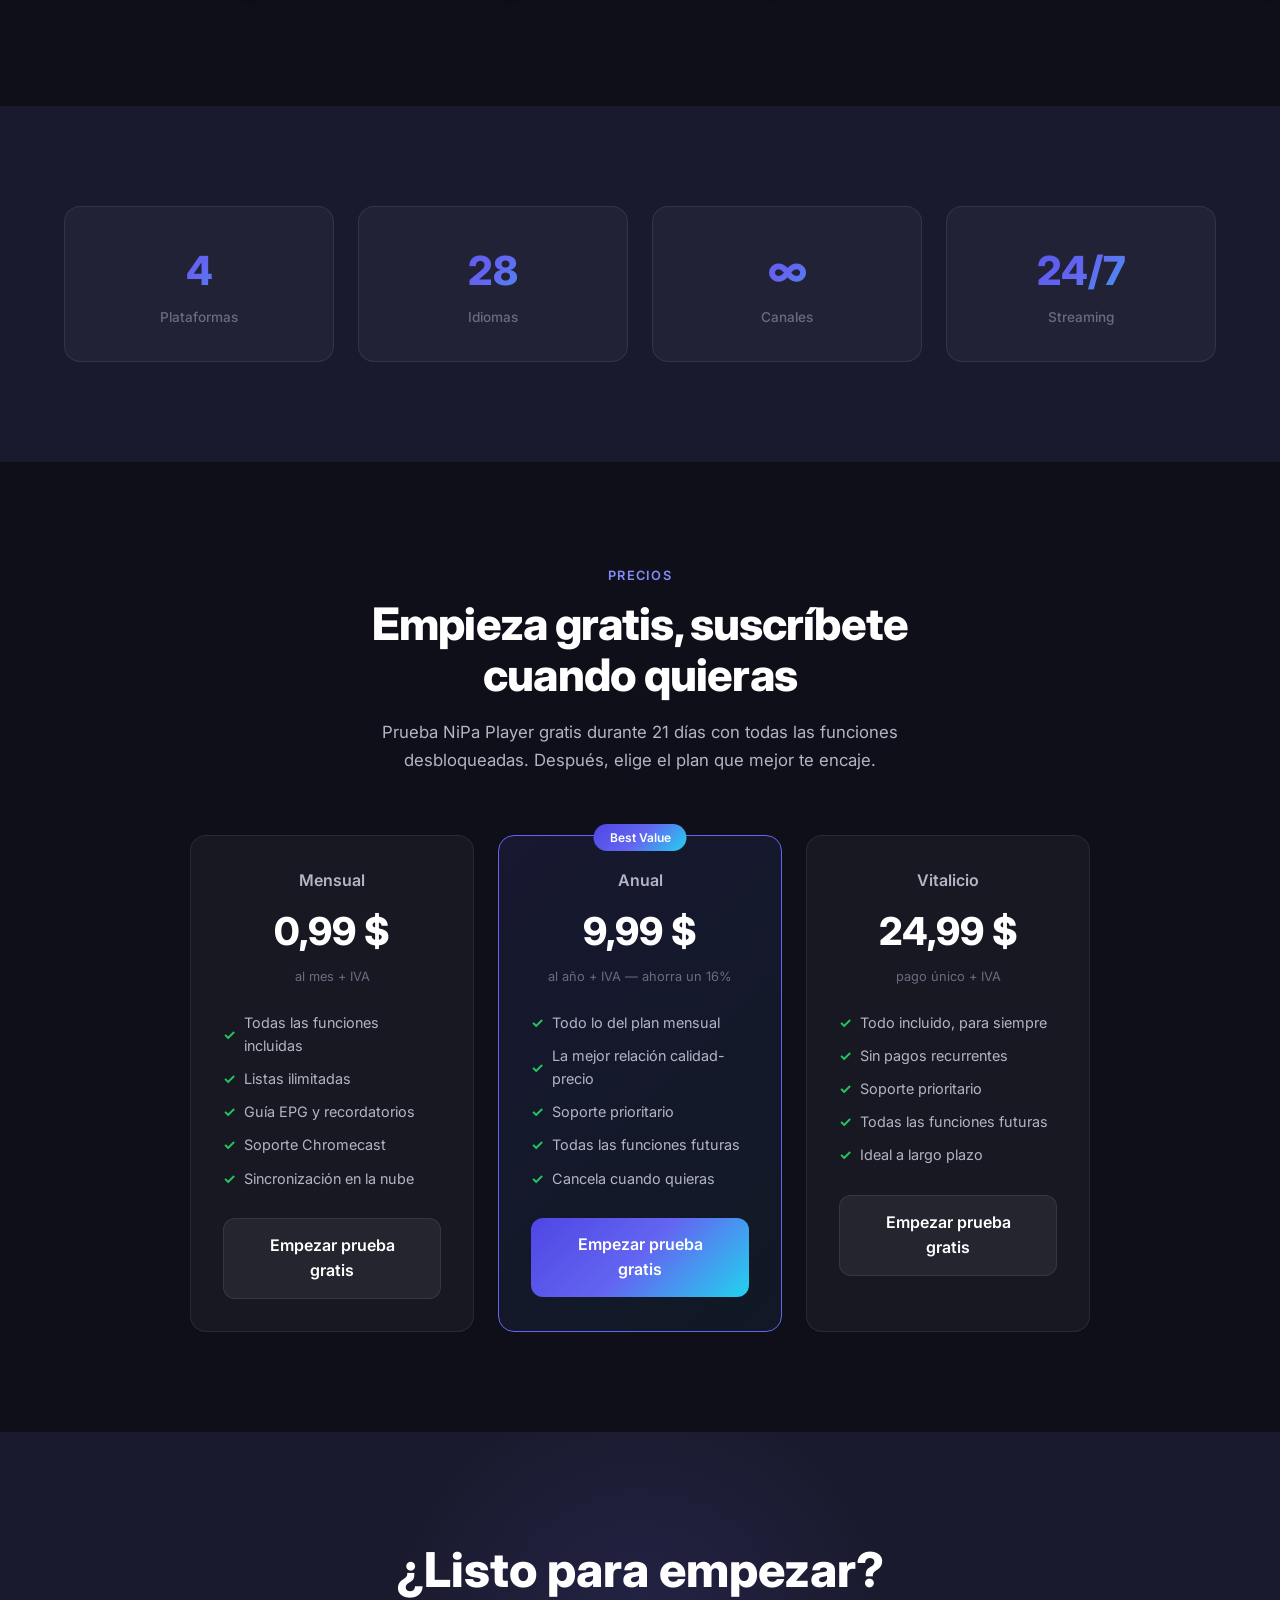
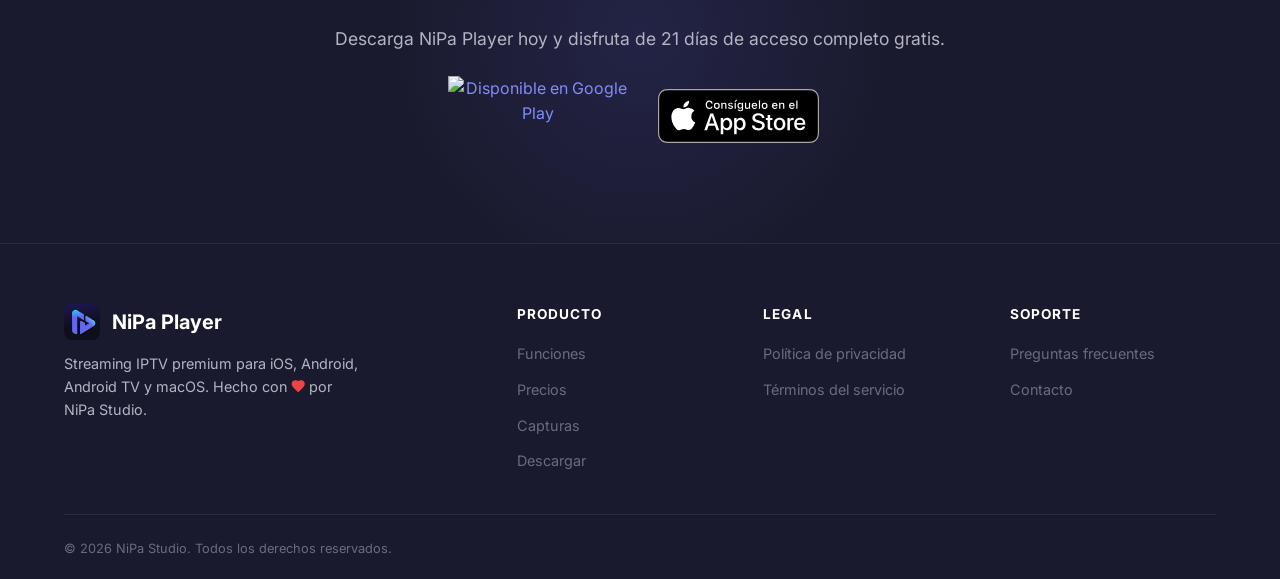
==== commit bdf5e45e: "Refactor file paths and improve navigation links across multiple HTML pages - Updated stylesheet lin" ====
--- a/es/index.html
+++ b/es/index.html
@@ -44,7 +44,7 @@
     href="https://fonts.googleapis.com/css2?family=Inter:wght@300;400;500;600;700;800;900&display=swap">
 
   <!-- Styles -->
-  <link rel="stylesheet" href="../styles.css">
+  <link rel="stylesheet" href="/assets/css/styles.css">
 
   <!-- Structured data -->
   <script type="application/ld+json">
@@ -77,14 +77,14 @@
   <!-- ═══════════ Navigation ═══════════ -->
   <nav class="nav" id="nav">
     <div class="container">
-      <a href="./" class="nav-brand">
+      <a href="/es/" class="nav-brand">
         <img src="/assets/wordmark.svg" alt="NiPa Player" class="nav-wordmark" height="44">
       </a>
       <ul class="nav-links">
         <li><a href="#features">Funciones</a></li>
         <li><a href="#screenshots">Capturas</a></li>
         <li><a href="#pricing">Precios</a></li>
-        <li><a href="../" hreflang="en" lang="en" title="English version">EN</a></li>
+        <li><a href="/" hreflang="en" lang="en" title="English version">EN</a></li>
         <li><a href="#download" class="nav-cta">Descargar</a></li>
       </ul>
       <button class="nav-toggle" id="navToggle" aria-label="Menú">☰</button>
@@ -123,11 +123,11 @@
         </div>
         <div class="store-badges">
           <a href="https://play.google.com/store/apps/details?id=com.nipaplayer.app" target="_blank" rel="noopener" class="store-badge-link">
-            <img src="../assets/badges/google-play-es.png" alt="Disponible en Google Play" class="badge-gplay"
+            <img src="/assets/badges/google-play-es.png" alt="Disponible en Google Play" class="badge-gplay"
               width="646" height="250">
           </a>
           <a href="https://apps.apple.com/es/app/nipa-player-iptv-m3u/id6760720773" target="_blank" rel="noopener" class="store-badge-link">
-            <img src="../assets/badges/app-store-es.svg" alt="Descárgalo en el App Store" class="badge-appstore"
+            <img src="/assets/badges/app-store-es.svg" alt="Descárgalo en el App Store" class="badge-appstore"
               width="120" height="40">
           </a>
         </div>
@@ -137,7 +137,7 @@
           <div class="glow"></div>
           <picture>
             <source srcset="../assets/001-home.avif" type="image/avif">
-            <img src="../assets/001-home.png" alt="Captura de pantalla de NiPa Player" class="phone-frame"
+            <img src="/assets/001-home.png" alt="Captura de pantalla de NiPa Player" class="phone-frame"
               width="600" height="1304" fetchpriority="high" decoding="async">
           </picture>
         </div>
@@ -269,49 +269,49 @@
       <div class="screenshot-item">
         <picture>
           <source srcset="../assets/001-home.avif" type="image/avif">
-          <img src="../assets/001-home.png" alt="Pantalla de inicio" width="600" height="1304" loading="lazy" decoding="async">
+          <img src="/assets/001-home.png" alt="Pantalla de inicio" width="600" height="1304" loading="lazy" decoding="async">
         </picture>
       </div>
       <div class="screenshot-item">
         <picture>
           <source srcset="../assets/002-channels.avif" type="image/avif">
-          <img src="../assets/002-channels.png" alt="Canales" width="600" height="1304" loading="lazy" decoding="async">
+          <img src="/assets/002-channels.png" alt="Canales" width="600" height="1304" loading="lazy" decoding="async">
         </picture>
       </div>
       <div class="screenshot-item">
         <picture>
           <source srcset="../assets/003-epg-guide.avif" type="image/avif">
-          <img src="../assets/003-epg-guide.png" alt="Guía EPG" width="600" height="1304" loading="lazy" decoding="async">
+          <img src="/assets/003-epg-guide.png" alt="Guía EPG" width="600" height="1304" loading="lazy" decoding="async">
         </picture>
       </div>
       <div class="screenshot-item landscape">
         <picture>
           <source srcset="../assets/004-player.avif" type="image/avif">
-          <img src="../assets/004-player.png" alt="Reproductor de vídeo" width="960" height="441" loading="lazy" decoding="async">
+          <img src="/assets/004-player.png" alt="Reproductor de vídeo" width="960" height="441" loading="lazy" decoding="async">
         </picture>
       </div>
       <div class="screenshot-item">
         <picture>
           <source srcset="../assets/005-chromecast.avif" type="image/avif">
-          <img src="../assets/005-chromecast.png" alt="Chromecast" width="600" height="1304" loading="lazy" decoding="async">
+          <img src="/assets/005-chromecast.png" alt="Chromecast" width="600" height="1304" loading="lazy" decoding="async">
         </picture>
       </div>
       <div class="screenshot-item">
         <picture>
           <source srcset="../assets/006-multiview.avif" type="image/avif">
-          <img src="../assets/006-multiview.png" alt="Multivisión" width="600" height="1304" loading="lazy" decoding="async">
+          <img src="/assets/006-multiview.png" alt="Multivisión" width="600" height="1304" loading="lazy" decoding="async">
         </picture>
       </div>
       <div class="screenshot-item">
         <picture>
           <source srcset="../assets/007-add-playlist.avif" type="image/avif">
-          <img src="../assets/007-add-playlist.png" alt="Añadir lista" width="600" height="1304" loading="lazy" decoding="async">
+          <img src="/assets/007-add-playlist.png" alt="Añadir lista" width="600" height="1304" loading="lazy" decoding="async">
         </picture>
       </div>
       <div class="screenshot-item">
         <picture>
           <source srcset="../assets/008-settings.avif" type="image/avif">
-          <img src="../assets/008-settings.png" alt="Ajustes" width="600" height="1304" loading="lazy" decoding="async">
+          <img src="/assets/008-settings.png" alt="Ajustes" width="600" height="1304" loading="lazy" decoding="async">
         </picture>
       </div>
     </div>
@@ -403,11 +403,11 @@
       <p>Descarga NiPa Player hoy y disfruta de 21 días de acceso completo gratis.</p>
       <div class="cta-buttons store-badges" style="justify-content: center;">
         <a href="https://play.google.com/store/apps/details?id=com.nipaplayer.app" target="_blank" rel="noopener" class="store-badge-link">
-          <img src="../assets/badges/google-play-es.png" alt="Disponible en Google Play" class="badge-gplay"
+          <img src="/assets/badges/google-play-es.png" alt="Disponible en Google Play" class="badge-gplay"
             width="646" height="250" loading="lazy">
         </a>
         <a href="https://apps.apple.com/es/app/nipa-player-iptv-m3u/id6760720773" target="_blank" rel="noopener" class="store-badge-link">
-          <img src="../assets/badges/app-store-es.svg" alt="Descárgalo en el App Store" class="badge-appstore"
+          <img src="/assets/badges/app-store-es.svg" alt="Descárgalo en el App Store" class="badge-appstore"
             width="120" height="40" loading="lazy">
         </a>
       </div>
@@ -419,8 +419,8 @@
     <div class="container">
       <div class="footer-grid">
         <div class="footer-brand">
-          <a href="./" class="nav-brand">
-            <img src="../assets/icon-128.png" alt="NiPa Player" width="32" height="32" style="border-radius: 8px;"
+          <a href="/es/" class="nav-brand">
+            <img src="/assets/icon-128.png" alt="NiPa Player" width="32" height="32" style="border-radius: 8px;"
               loading="lazy" onerror="this.style.display='none'">
             <span>NiPa Player</span>
           </a>
@@ -438,14 +438,14 @@
         <div class="footer-col">
           <h4>Legal</h4>
           <ul>
-            <li><a href="../privacy-policy.html">Política de privacidad</a></li>
-            <li><a href="../terms.html">Términos del servicio</a></li>
+            <li><a href="/privacy-policy.html">Política de privacidad</a></li>
+            <li><a href="/terms.html">Términos del servicio</a></li>
           </ul>
         </div>
         <div class="footer-col">
           <h4>Soporte</h4>
           <ul>
-            <li><a href="faq.html">Preguntas frecuentes</a></li>
+            <li><a href="/es/faq.html">Preguntas frecuentes</a></li>
             <li><a href="mailto:dev@nipaplayer.com">Contacto</a></li>
           </ul>
         </div>
@@ -457,84 +457,7 @@
   </footer>
 
   <!-- ═══════════ Scripts ═══════════ -->
-  <script>
-    // Navbar scroll effect
-    const nav = document.getElementById('nav');
-    window.addEventListener('scroll', () => {
-      nav.classList.toggle('scrolled', window.scrollY > 50);
-    });
-
-    // Scroll animations (Intersection Observer)
-    const observer = new IntersectionObserver((entries) => {
-      entries.forEach((entry, index) => {
-        if (entry.isIntersecting) {
-          // Stagger animation for grid items
-          const delay = entry.target.dataset.delay || 0;
-          setTimeout(() => {
-            entry.target.classList.add('visible');
-          }, delay);
-          observer.unobserve(entry.target);
-        }
-      });
-    }, { threshold: 0.1, rootMargin: '0px 0px -40px 0px' });
-
-    document.querySelectorAll('.animate-on-scroll').forEach((el, i) => {
-      // Add stagger delay for items in grids
-      const parent = el.parentElement;
-      if (parent && (parent.classList.contains('features-grid') || parent.classList.contains('bento') || parent.classList.contains('stats-row') || parent.classList.contains('pricing-grid'))) {
-        const siblings = Array.from(parent.children).filter(c => c.classList.contains('animate-on-scroll'));
-        el.dataset.delay = siblings.indexOf(el) * 100;
-      }
-      observer.observe(el);
-    });
-
-    // Mobile nav toggle — fullscreen menu
-    const navToggle = document.getElementById('navToggle');
-    const navLinks = document.querySelector('.nav-links');
-    let menuOpen = false;
-
-    navToggle?.addEventListener('click', () => {
-      menuOpen = !menuOpen;
-      if (menuOpen) {
-        navLinks.classList.add('nav-menu-open');
-        navToggle.textContent = '✕';
-      } else {
-        navLinks.classList.remove('nav-menu-open');
-        navToggle.textContent = '☰';
-      }
-    });
-
-    // Close mobile nav on link click
-    navLinks?.querySelectorAll('a').forEach(link => {
-      link.addEventListener('click', () => {
-        if (menuOpen) {
-          menuOpen = false;
-          navLinks.classList.remove('nav-menu-open');
-          navToggle.textContent = '☰';
-        }
-      });
-    });
-
-    // Close mobile menu on resize to desktop
-    window.addEventListener('resize', () => {
-      if (window.innerWidth > 768 && menuOpen) {
-        menuOpen = false;
-        navLinks.classList.remove('nav-menu-open');
-        navToggle.textContent = '☰';
-      }
-    });
-
-    // Smooth scroll for anchor links
-    document.querySelectorAll('a[href^="#"]').forEach(a => {
-      a.addEventListener('click', (e) => {
-        const target = document.querySelector(a.getAttribute('href'));
-        if (target) {
-          e.preventDefault();
-          target.scrollIntoView({ behavior: 'smooth', block: 'start' });
-        }
-      });
-    });
-  </script>
+  <script src="/assets/js/site.js" defer></script>
 
 </body>
 
--- a/assets/css/styles.css
+++ b/assets/css/styles.css
@@ -0,0 +1,1813 @@
+/* ═══════════════════════════════════════════════════════════
+   NiPa Player — Landing Page Styles
+   Modern dark theme with glassmorphism & smooth animations
+   ═══════════════════════════════════════════════════════════ */
+
+/* ── Fonts ──
+   Inter is loaded via <link rel="stylesheet"> in each page's <head>
+   (with preconnect) instead of a render-blocking CSS @import. */
+
+/* ── Reset & Base ── */
+*,
+*::before,
+*::after {
+  box-sizing: border-box;
+  margin: 0;
+  padding: 0;
+}
+
+:root {
+  --bg-primary: #0f0f1a;
+  --bg-secondary: #1a1a2e;
+  --bg-card: rgba(255, 255, 255, 0.04);
+  --bg-card-hover: rgba(255, 255, 255, 0.08);
+  --bg-glass: rgba(255, 255, 255, 0.06);
+  --border-glass: rgba(255, 255, 255, 0.08);
+  --text-primary: #ffffff;
+  --text-secondary: #b4b4c4;
+  --text-muted: #6b6b80;
+  --accent: #6366f1;
+  --accent-light: #818cf8;
+  --accent-glow: rgba(99, 102, 241, 0.3);
+  --gradient-primary: linear-gradient(135deg, #4f46e5, #6366f1, #22d3ee);
+  --gradient-hero: linear-gradient(160deg, #0f0f1a 0%, #1a1a2e 50%, #16213e 100%);
+  --gradient-card: linear-gradient(135deg, rgba(99, 102, 241, 0.1), rgba(34, 211, 238, 0.05));
+  --shadow-glow: 0 0 40px rgba(99, 102, 241, 0.15);
+  --radius: 16px;
+  --radius-sm: 10px;
+  --radius-lg: 24px;
+  --transition: 0.3s cubic-bezier(0.4, 0, 0.2, 1);
+}
+
+html {
+  scroll-behavior: smooth;
+  -webkit-font-smoothing: antialiased;
+  -moz-osx-font-smoothing: grayscale;
+}
+
+body {
+  font-family: 'Inter', -apple-system, BlinkMacSystemFont, sans-serif;
+  background: var(--bg-primary);
+  color: var(--text-primary);
+  line-height: 1.6;
+  overflow-x: hidden;
+}
+
+a {
+  color: var(--accent-light);
+  text-decoration: none;
+  transition: color var(--transition);
+}
+
+a:hover {
+  color: #c4b5fd;
+}
+
+img {
+  max-width: 100%;
+  height: auto;
+}
+
+/* ── Container ── */
+.container {
+  max-width: 1200px;
+  margin: 0 auto;
+  padding: 0 24px;
+}
+
+/* ── Navigation ── */
+.nav {
+  position: fixed;
+  top: 0;
+  left: 0;
+  right: 0;
+  z-index: 100;
+  padding: 16px 0;
+  transition: background var(--transition), backdrop-filter var(--transition);
+}
+
+.nav.scrolled {
+  background: rgba(15, 15, 26, 0.85);
+  backdrop-filter: blur(20px);
+  -webkit-backdrop-filter: blur(20px);
+  border-bottom: 1px solid var(--border-glass);
+}
+
+.nav .container {
+  display: flex;
+  align-items: center;
+  justify-content: space-between;
+}
+
+.nav-brand {
+  display: flex;
+  align-items: center;
+  gap: 12px;
+  font-weight: 700;
+  font-size: 1.25rem;
+  color: var(--text-primary);
+}
+
+.nav-brand img {
+  width: 36px;
+  height: 36px;
+  border-radius: 8px;
+}
+
+.nav-brand img.nav-wordmark {
+  width: auto;
+  height: 44px;
+  border-radius: 0;
+}
+
+/* ── Inline SVG icons (replace emojis) ── */
+.feature-icon svg,
+.faq-section-icon svg {
+  width: 24px;
+  height: 24px;
+  color: var(--accent-light);
+}
+
+.bento-chip svg {
+  width: 14px;
+  height: 14px;
+  color: var(--accent-light);
+  flex-shrink: 0;
+}
+
+.icon-inline {
+  width: 1em;
+  height: 1em;
+  vertical-align: -0.125em;
+  color: var(--accent-light);
+}
+
+.nav-links {
+  display: flex;
+  align-items: center;
+  gap: 32px;
+  list-style: none;
+}
+
+.nav-links a {
+  color: var(--text-secondary);
+  font-size: 0.9rem;
+  font-weight: 500;
+  transition: color var(--transition);
+}
+
+.nav-links a:hover {
+  color: var(--text-primary);
+}
+
+.nav-cta {
+  padding: 8px 20px;
+  background: var(--gradient-primary);
+  border-radius: 99px;
+  color: white !important;
+  font-weight: 600;
+  font-size: 0.85rem;
+  transition: transform var(--transition), box-shadow var(--transition);
+}
+
+.nav-cta:hover {
+  transform: translateY(-1px);
+  box-shadow: var(--shadow-glow);
+  color: white !important;
+}
+
+.nav-toggle {
+  display: none;
+  background: none;
+  border: none;
+  color: var(--text-primary);
+  font-size: 1.5rem;
+  cursor: pointer;
+}
+
+/* ── Hero ── */
+.hero {
+  position: relative;
+  min-height: 100vh;
+  display: flex;
+  align-items: center;
+  background: var(--gradient-hero);
+  padding-top: 80px;
+  overflow: hidden;
+}
+
+.hero::before {
+  content: '';
+  position: absolute;
+  top: -200px;
+  right: -200px;
+  width: 600px;
+  height: 600px;
+  background: radial-gradient(circle, rgba(99, 102, 241, 0.12), transparent 70%);
+  pointer-events: none;
+}
+
+.hero::after {
+  content: '';
+  position: absolute;
+  bottom: -200px;
+  left: -200px;
+  width: 500px;
+  height: 500px;
+  background: radial-gradient(circle, rgba(34, 211, 238, 0.08), transparent 70%);
+  pointer-events: none;
+}
+
+.hero .container {
+  display: grid;
+  grid-template-columns: 1fr 1fr;
+  gap: 60px;
+  align-items: center;
+  position: relative;
+  z-index: 1;
+}
+
+.hero-content {
+  animation: fadeInUp 0.8s ease-out;
+}
+
+.hero-badge {
+  display: inline-flex;
+  align-items: center;
+  gap: 8px;
+  padding: 6px 16px;
+  background: var(--bg-glass);
+  border: 1px solid var(--border-glass);
+  border-radius: 99px;
+  font-size: 0.8rem;
+  font-weight: 500;
+  color: var(--accent-light);
+  margin-bottom: 24px;
+}
+
+.hero-badge .dot {
+  width: 6px;
+  height: 6px;
+  background: #22c55e;
+  border-radius: 50%;
+  animation: pulse 2s infinite;
+}
+
+.hero h1 {
+  font-size: clamp(2.5rem, 5vw, 4rem);
+  font-weight: 800;
+  line-height: 1.1;
+  letter-spacing: -0.02em;
+  margin-bottom: 20px;
+}
+
+.hero h1 .gradient-text {
+  background: var(--gradient-primary);
+  -webkit-background-clip: text;
+  -webkit-text-fill-color: transparent;
+  background-clip: text;
+}
+
+.hero p {
+  font-size: 1.15rem;
+  color: var(--text-secondary);
+  max-width: 500px;
+  margin-bottom: 36px;
+  line-height: 1.7;
+}
+
+.hero-buttons {
+  display: flex;
+  gap: 16px;
+  flex-wrap: wrap;
+}
+
+.btn-primary {
+  display: inline-flex;
+  align-items: center;
+  gap: 10px;
+  padding: 14px 28px;
+  background: var(--gradient-primary);
+  color: white;
+  border: none;
+  border-radius: 12px;
+  font-size: 1rem;
+  font-weight: 600;
+  cursor: pointer;
+  transition: transform var(--transition), box-shadow var(--transition);
+}
+
+.btn-primary:hover {
+  transform: translateY(-2px);
+  box-shadow: var(--shadow-glow);
+  color: white;
+}
+
+.btn-secondary {
+  display: inline-flex;
+  align-items: center;
+  gap: 10px;
+  padding: 14px 28px;
+  background: var(--bg-glass);
+  color: var(--text-primary);
+  border: 1px solid var(--border-glass);
+  border-radius: 12px;
+  font-size: 1rem;
+  font-weight: 600;
+  cursor: pointer;
+  transition: transform var(--transition), background var(--transition);
+}
+
+.btn-secondary:hover {
+  transform: translateY(-2px);
+  background: var(--bg-card-hover);
+  color: var(--text-primary);
+}
+
+.hero-visual {
+  display: flex;
+  justify-content: center;
+  animation: fadeInUp 0.8s ease-out 0.2s backwards;
+}
+
+.phone-mockup {
+  position: relative;
+  width: 280px;
+}
+
+.phone-frame {
+  width: 100%;
+  border-radius: 36px;
+  box-shadow: 0 25px 80px rgba(0, 0, 0, 0.5), var(--shadow-glow);
+  border: 2px solid rgba(255, 255, 255, 0.1);
+  overflow: hidden;
+}
+
+.phone-mockup .glow {
+  position: absolute;
+  top: 50%;
+  left: 50%;
+  transform: translate(-50%, -50%);
+  width: 120%;
+  height: 120%;
+  background: radial-gradient(ellipse, rgba(99, 102, 241, 0.15), transparent 70%);
+  pointer-events: none;
+  z-index: -1;
+}
+
+/* ── Store Badges ── */
+.store-badges {
+  display: flex;
+  gap: 14px;
+  margin-top: 20px;
+  flex-wrap: wrap;
+}
+
+.store-badge-link {
+  display: inline-block;
+  transition: transform var(--transition), opacity var(--transition);
+  border-radius: 8px;
+}
+
+.store-badge-link:hover {
+  transform: scale(1.06);
+  opacity: 0.9;
+}
+
+.store-badge-link svg {
+  display: block;
+  border-radius: 8px;
+}
+
+/* Official store badge artwork. Apple's SVG has no padding (54px tall);
+   Google's PNG ships with built-in clear space, so it renders at 80px with
+   negative margins to visually match the Apple badge height. */
+.store-badge-link .badge-appstore {
+  display: block;
+  height: 54px;
+  width: auto;
+}
+
+.store-badge-link .badge-gplay {
+  display: block;
+  height: 80px;
+  width: auto;
+  margin: -13px;
+}
+
+.store-badge {
+  height: 44px;
+  border-radius: 8px;
+  transition: transform var(--transition);
+}
+
+.store-badge:hover {
+  transform: scale(1.05);
+}
+
+/* ── Section ── */
+.section {
+  padding: 100px 0;
+  position: relative;
+}
+
+.section-alt {
+  background: var(--bg-secondary);
+}
+
+.section-header {
+  text-align: center;
+  max-width: 600px;
+  margin: 0 auto 60px;
+}
+
+.section-header .overline {
+  display: inline-block;
+  font-size: 0.8rem;
+  font-weight: 600;
+  text-transform: uppercase;
+  letter-spacing: 0.1em;
+  color: var(--accent-light);
+  margin-bottom: 12px;
+}
+
+.section-header h2 {
+  font-size: clamp(1.8rem, 3.5vw, 2.8rem);
+  font-weight: 800;
+  line-height: 1.15;
+  letter-spacing: -0.02em;
+  margin-bottom: 16px;
+}
+
+.section-header p {
+  font-size: 1.05rem;
+  color: var(--text-secondary);
+  line-height: 1.7;
+}
+
+/* ── Features Grid ── */
+.features-grid {
+  display: grid;
+  grid-template-columns: repeat(3, 1fr);
+  gap: 24px;
+}
+
+.feature-card {
+  padding: 32px;
+  background: var(--bg-card);
+  border: 1px solid var(--border-glass);
+  border-radius: var(--radius);
+  transition: transform var(--transition), background var(--transition), border-color var(--transition);
+  position: relative;
+  overflow: hidden;
+}
+
+.feature-card::before {
+  content: '';
+  position: absolute;
+  top: 0;
+  left: 0;
+  right: 0;
+  height: 2px;
+  background: var(--gradient-primary);
+  opacity: 0;
+  transition: opacity var(--transition);
+}
+
+.feature-card:hover {
+  transform: translateY(-4px);
+  background: var(--bg-card-hover);
+  border-color: rgba(99, 102, 241, 0.2);
+}
+
+.feature-card:hover::before {
+  opacity: 1;
+}
+
+.feature-icon {
+  width: 48px;
+  height: 48px;
+  display: flex;
+  align-items: center;
+  justify-content: center;
+  background: var(--gradient-card);
+  border-radius: 12px;
+  font-size: 1.4rem;
+  margin-bottom: 20px;
+}
+
+.feature-card h3 {
+  font-size: 1.1rem;
+  font-weight: 700;
+  margin-bottom: 8px;
+}
+
+.feature-card p {
+  font-size: 0.9rem;
+  color: var(--text-secondary);
+  line-height: 1.6;
+}
+
+/* ── Bento Grid (Features) ── */
+.bento {
+  display: grid;
+  grid-template-columns: repeat(6, 1fr);
+  grid-auto-rows: minmax(140px, auto);
+  gap: 16px;
+}
+
+.bento-card {
+  position: relative;
+  padding: 22px 24px;
+  background: var(--bg-card);
+  border: 1px solid var(--border-glass);
+  border-radius: var(--radius);
+  overflow: hidden;
+  transition: transform var(--transition), background var(--transition), border-color var(--transition);
+  grid-column: span 2;
+}
+
+.bento-head {
+  display: flex;
+  align-items: center;
+  gap: 12px;
+  margin-bottom: 8px;
+  position: relative;
+}
+
+.bento-head .feature-icon {
+  width: 32px;
+  height: 32px;
+  font-size: 1rem;
+  margin-bottom: 0;
+  flex-shrink: 0;
+}
+
+.bento-head h3 {
+  margin-bottom: 0;
+}
+
+.bento-card::before {
+  content: '';
+  position: absolute;
+  inset: 0;
+  background: radial-gradient(circle at 0% 0%, rgba(99, 102, 241, 0.08), transparent 60%);
+  opacity: 0;
+  transition: opacity var(--transition);
+  pointer-events: none;
+}
+
+.bento-card:hover {
+  transform: translateY(-4px);
+  background: var(--bg-card-hover);
+  border-color: rgba(99, 102, 241, 0.25);
+}
+
+.bento-card:hover::before {
+  opacity: 1;
+}
+
+.bento-card h3 {
+  font-size: 1.1rem;
+  font-weight: 700;
+  margin-bottom: 8px;
+  position: relative;
+}
+
+.bento-card p {
+  font-size: 0.9rem;
+  color: var(--text-secondary);
+  line-height: 1.6;
+  position: relative;
+}
+
+.bento-card .feature-icon {
+  width: 44px;
+  height: 44px;
+  font-size: 1.3rem;
+  margin-bottom: 18px;
+}
+
+/* Size variants */
+.bento-sm { grid-column: span 2; }
+.bento-md { grid-column: span 3; }
+.bento-hero {
+  grid-column: span 4;
+  grid-row: span 2;
+  background: linear-gradient(135deg, rgba(99, 102, 241, 0.15), rgba(34, 211, 238, 0.06) 60%, var(--bg-card) 100%);
+  border-color: rgba(99, 102, 241, 0.25);
+  display: flex;
+  align-items: flex-end;
+  padding: 36px;
+}
+
+.bento-hero-content {
+  position: relative;
+  z-index: 1;
+  max-width: 480px;
+}
+
+.bento-hero h3 {
+  font-size: 1.75rem;
+  margin: 14px 0 12px;
+  line-height: 1.2;
+}
+
+.bento-hero p {
+  font-size: 1rem;
+  color: var(--text-secondary);
+}
+
+.bento-tag {
+  display: inline-block;
+  padding: 6px 12px;
+  font-size: 0.72rem;
+  font-weight: 600;
+  text-transform: uppercase;
+  letter-spacing: 0.08em;
+  color: var(--accent-light);
+  background: rgba(99, 102, 241, 0.15);
+  border: 1px solid rgba(99, 102, 241, 0.3);
+  border-radius: 999px;
+}
+
+.bento-chips {
+  display: flex;
+  flex-wrap: wrap;
+  gap: 8px;
+  margin-top: 20px;
+}
+
+.bento-chip {
+  display: inline-flex;
+  align-items: center;
+  gap: 6px;
+  padding: 7px 12px;
+  font-size: 0.8rem;
+  font-weight: 500;
+  color: var(--text-primary);
+  background: rgba(255, 255, 255, 0.06);
+  border: 1px solid var(--border-glass);
+  border-radius: 10px;
+}
+
+.bento-hero-glow {
+  position: absolute;
+  top: -120px;
+  right: -120px;
+  width: 360px;
+  height: 360px;
+  background: radial-gradient(circle, rgba(34, 211, 238, 0.35), transparent 65%);
+  filter: blur(40px);
+  pointer-events: none;
+}
+
+.bento-accent {
+  background: linear-gradient(135deg, rgba(99, 102, 241, 0.10), var(--bg-card) 70%);
+  border-color: rgba(99, 102, 241, 0.18);
+}
+
+.bento-note {
+  display: inline-block;
+  margin-top: 6px;
+  padding: 2px 8px;
+  font-size: 0.72rem;
+  font-weight: 600;
+  color: var(--accent-light);
+  background: rgba(99, 102, 241, 0.12);
+  border-radius: 6px;
+}
+
+/* Tablet */
+@media (max-width: 1024px) {
+  .bento {
+    grid-template-columns: repeat(4, 1fr);
+  }
+  .bento-hero { grid-column: span 4; grid-row: span 1; }
+  .bento-hero h3 { font-size: 1.5rem; }
+  .bento-md { grid-column: span 2; }
+  .bento-sm { grid-column: span 2; }
+}
+
+/* Mobile */
+@media (max-width: 640px) {
+  .bento {
+    grid-template-columns: 1fr;
+    gap: 14px;
+  }
+  .bento-card,
+  .bento-hero,
+  .bento-md,
+  .bento-sm { grid-column: span 1; }
+  .bento-hero { padding: 28px; }
+  .bento-hero h3 { font-size: 1.4rem; }
+}
+
+/* ── Screenshots Carousel ── */
+.screenshots-scroll {
+  display: flex;
+  gap: 20px;
+  overflow-x: auto;
+  scroll-snap-type: x mandatory;
+  -webkit-overflow-scrolling: touch;
+  padding: 20px 0 40px;
+  scrollbar-width: none;
+}
+
+.screenshots-scroll::-webkit-scrollbar {
+  display: none;
+}
+
+.screenshot-item {
+  flex: 0 0 auto;
+  scroll-snap-align: center;
+}
+
+.screenshot-item img {
+  width: 240px;
+  border-radius: 20px;
+  box-shadow: 0 10px 40px rgba(0, 0, 0, 0.4);
+  border: 1px solid rgba(255, 255, 255, 0.08);
+  transition: transform var(--transition);
+}
+
+.screenshot-item img:hover {
+  transform: scale(1.03);
+}
+
+.screenshot-item.landscape {
+  align-self: center;
+}
+
+.screenshot-item.landscape img {
+  width: 480px;
+  height: auto;
+  border-radius: 16px;
+}
+
+/* ── Highlights (alternating rows) ── */
+.highlight-row {
+  display: grid;
+  grid-template-columns: 1fr 1fr;
+  gap: 60px;
+  align-items: center;
+  margin-bottom: 80px;
+}
+
+.highlight-row:last-child {
+  margin-bottom: 0;
+}
+
+.highlight-row.reverse {
+  direction: rtl;
+}
+
+.highlight-row.reverse>* {
+  direction: ltr;
+}
+
+.highlight-visual {
+  position: relative;
+}
+
+.highlight-visual img {
+  width: 100%;
+  border-radius: var(--radius);
+  box-shadow: 0 20px 60px rgba(0, 0, 0, 0.4);
+  border: 1px solid var(--border-glass);
+}
+
+.highlight-content .overline {
+  font-size: 0.8rem;
+  font-weight: 600;
+  text-transform: uppercase;
+  letter-spacing: 0.1em;
+  color: var(--accent-light);
+  margin-bottom: 12px;
+  display: block;
+}
+
+.highlight-content h3 {
+  font-size: 1.8rem;
+  font-weight: 800;
+  margin-bottom: 16px;
+  line-height: 1.2;
+}
+
+.highlight-content p {
+  color: var(--text-secondary);
+  line-height: 1.7;
+  margin-bottom: 20px;
+}
+
+.highlight-features {
+  list-style: none;
+  display: flex;
+  flex-direction: column;
+  gap: 10px;
+}
+
+.highlight-features li {
+  display: flex;
+  align-items: center;
+  gap: 10px;
+  font-size: 0.95rem;
+  color: var(--text-secondary);
+}
+
+.highlight-features li .check {
+  color: #22c55e;
+  font-size: 1.1rem;
+}
+
+/* ── Stats ── */
+.stats-row {
+  display: grid;
+  grid-template-columns: repeat(4, 1fr);
+  gap: 24px;
+  text-align: center;
+}
+
+.stat-item {
+  padding: 32px 16px;
+  background: var(--bg-card);
+  border: 1px solid var(--border-glass);
+  border-radius: var(--radius);
+}
+
+.stat-number {
+  font-size: 2.5rem;
+  font-weight: 800;
+  background: var(--gradient-primary);
+  -webkit-background-clip: text;
+  -webkit-text-fill-color: transparent;
+  background-clip: text;
+  margin-bottom: 4px;
+}
+
+.stat-label {
+  font-size: 0.85rem;
+  color: var(--text-muted);
+  font-weight: 500;
+}
+
+/* ── Pricing ── */
+.pricing-grid {
+  display: grid;
+  grid-template-columns: repeat(3, 1fr);
+  gap: 24px;
+  max-width: 900px;
+  margin: 0 auto;
+}
+
+.pricing-card {
+  padding: 32px;
+  background: var(--bg-card);
+  border: 1px solid var(--border-glass);
+  border-radius: var(--radius);
+  text-align: center;
+  position: relative;
+  transition: transform var(--transition);
+}
+
+.pricing-card.featured {
+  border-color: var(--accent);
+  background: var(--gradient-card);
+  transform: scale(1.05);
+}
+
+.pricing-card.featured::before {
+  content: 'Best Value';
+  position: absolute;
+  top: -12px;
+  left: 50%;
+  transform: translateX(-50%);
+  padding: 4px 16px;
+  background: var(--gradient-primary);
+  border-radius: 99px;
+  font-size: 0.75rem;
+  font-weight: 600;
+  color: white;
+}
+
+.pricing-card:hover {
+  transform: translateY(-4px);
+}
+
+.pricing-card.featured:hover {
+  transform: scale(1.05) translateY(-4px);
+}
+
+.pricing-title {
+  font-size: 1rem;
+  font-weight: 600;
+  margin-bottom: 8px;
+  color: var(--text-secondary);
+}
+
+.pricing-price {
+  font-size: 2.4rem;
+  font-weight: 800;
+  margin-bottom: 4px;
+}
+
+.pricing-period {
+  font-size: 0.8rem;
+  color: var(--text-muted);
+  margin-bottom: 24px;
+}
+
+.pricing-features {
+  list-style: none;
+  display: flex;
+  flex-direction: column;
+  gap: 10px;
+  margin-bottom: 28px;
+  text-align: left;
+}
+
+.pricing-features li {
+  font-size: 0.9rem;
+  color: var(--text-secondary);
+  display: flex;
+  align-items: center;
+  gap: 8px;
+}
+
+.pricing-features li::before {
+  content: '✓';
+  color: #22c55e;
+  font-weight: 700;
+}
+
+/* ── CTA Section ── */
+.cta-section {
+  text-align: center;
+  padding: 100px 0;
+  position: relative;
+  overflow: hidden;
+}
+
+.cta-section::before {
+  content: '';
+  position: absolute;
+  top: 50%;
+  left: 50%;
+  transform: translate(-50%, -50%);
+  width: 600px;
+  height: 600px;
+  background: radial-gradient(circle, rgba(99, 102, 241, 0.12), transparent 60%);
+  pointer-events: none;
+}
+
+.cta-section h2 {
+  font-size: clamp(2rem, 4vw, 3rem);
+  font-weight: 800;
+  margin-bottom: 16px;
+  position: relative;
+}
+
+.cta-section p {
+  color: var(--text-secondary);
+  font-size: 1.1rem;
+  margin-bottom: 36px;
+  position: relative;
+}
+
+.cta-buttons {
+  display: flex;
+  justify-content: center;
+  gap: 16px;
+  flex-wrap: wrap;
+  position: relative;
+}
+
+/* ── Footer ── */
+.footer {
+  padding: 60px 0 30px;
+  background: var(--bg-secondary);
+  border-top: 1px solid var(--border-glass);
+}
+
+.footer-grid {
+  display: grid;
+  grid-template-columns: 2fr 1fr 1fr 1fr;
+  gap: 40px;
+  margin-bottom: 40px;
+}
+
+.footer-brand p {
+  color: var(--text-secondary);
+  font-size: 0.9rem;
+  margin-top: 12px;
+  max-width: 300px;
+  line-height: 1.6;
+}
+
+.footer-col h4 {
+  font-size: 0.85rem;
+  font-weight: 700;
+  text-transform: uppercase;
+  letter-spacing: 0.08em;
+  margin-bottom: 16px;
+  color: var(--text-primary);
+}
+
+.footer-col ul {
+  list-style: none;
+  display: flex;
+  flex-direction: column;
+  gap: 10px;
+}
+
+.footer-col a {
+  color: var(--text-muted);
+  font-size: 0.9rem;
+  transition: color var(--transition);
+}
+
+.footer-col a:hover {
+  color: var(--text-primary);
+}
+
+.footer-bottom {
+  padding-top: 24px;
+  border-top: 1px solid var(--border-glass);
+  display: flex;
+  justify-content: space-between;
+  align-items: center;
+  font-size: 0.8rem;
+  color: var(--text-muted);
+}
+
+.footer-social {
+  display: flex;
+  gap: 16px;
+}
+
+.footer-social a {
+  color: var(--text-muted);
+  font-size: 1.2rem;
+  transition: color var(--transition);
+}
+
+.footer-social a:hover {
+  color: var(--accent-light);
+}
+
+/* ── Animations ── */
+@keyframes fadeInUp {
+  from {
+    opacity: 0;
+    transform: translateY(30px);
+  }
+
+  to {
+    opacity: 1;
+    transform: translateY(0);
+  }
+}
+
+@keyframes pulse {
+
+  0%,
+  100% {
+    opacity: 1;
+  }
+
+  50% {
+    opacity: 0.5;
+  }
+}
+
+@keyframes float {
+
+  0%,
+  100% {
+    transform: translateY(0);
+  }
+
+  50% {
+    transform: translateY(-10px);
+  }
+}
+
+/* Intersection Observer animations */
+.animate-on-scroll {
+  opacity: 0;
+  transform: translateY(30px);
+  transition: opacity 0.6s ease-out, transform 0.6s ease-out;
+}
+
+.animate-on-scroll.visible {
+  opacity: 1;
+  transform: translateY(0);
+}
+
+/* ── Responsive ── */
+
+/* --- Tablet (max 968px) --- */
+@media (max-width: 968px) {
+  .hero {
+    min-height: auto;
+    padding: 100px 0 60px;
+  }
+
+  .hero .container {
+    grid-template-columns: 1fr;
+    text-align: center;
+    gap: 40px;
+  }
+
+  .hero p {
+    margin-left: auto;
+    margin-right: auto;
+  }
+
+  .hero-buttons {
+    justify-content: center;
+  }
+
+  .hero-visual {
+    order: -1;
+  }
+
+  .features-grid {
+    grid-template-columns: repeat(2, 1fr);
+  }
+
+  .highlight-row,
+  .highlight-row.reverse {
+    grid-template-columns: 1fr;
+    gap: 40px;
+    direction: ltr;
+  }
+
+  .stats-row {
+    grid-template-columns: repeat(2, 1fr);
+  }
+
+  .pricing-grid {
+    grid-template-columns: 1fr;
+    max-width: 400px;
+  }
+
+  .pricing-card.featured {
+    transform: none;
+  }
+
+  .pricing-card.featured:hover {
+    transform: translateY(-4px);
+  }
+
+  .footer-grid {
+    grid-template-columns: 1fr 1fr;
+  }
+
+  .phone-mockup {
+    width: 220px;
+  }
+
+  .section {
+    padding: 70px 0;
+  }
+
+  .cta-section {
+    padding: 70px 0;
+  }
+}
+
+/* --- Mobile Nav Menu --- */
+.nav-menu-open {
+  display: flex !important;
+  position: fixed;
+  top: 0;
+  left: 0;
+  right: 0;
+  bottom: 0;
+  flex-direction: column;
+  align-items: center;
+  justify-content: center;
+  gap: 24px;
+  background: rgba(15, 15, 26, 0.97);
+  backdrop-filter: blur(20px);
+  -webkit-backdrop-filter: blur(20px);
+  z-index: 99;
+  animation: fadeIn 0.2s ease-out;
+}
+
+.nav-menu-open a {
+  font-size: 1.3rem !important;
+  color: var(--text-primary) !important;
+}
+
+.nav-menu-open .nav-cta {
+  font-size: 1rem !important;
+  padding: 12px 32px;
+}
+
+@keyframes fadeIn {
+  from {
+    opacity: 0;
+  }
+
+  to {
+    opacity: 1;
+  }
+}
+
+/* --- Small tablet / large phone (max 768px) --- */
+@media (max-width: 768px) {
+  .nav-links {
+    display: none;
+  }
+
+  .nav-toggle {
+    display: block;
+  }
+
+  .container {
+    padding: 0 20px;
+  }
+
+  .features-grid {
+    grid-template-columns: 1fr;
+    gap: 16px;
+  }
+
+  .feature-card {
+    padding: 24px;
+  }
+
+  .section-header {
+    margin-bottom: 36px;
+  }
+
+  .section-header h2 {
+    font-size: 1.6rem;
+  }
+
+  .hero h1 {
+    font-size: 2rem;
+  }
+
+  .hero p {
+    font-size: 1rem;
+  }
+
+  .hero-badge {
+    font-size: 0.75rem;
+  }
+
+  .stats-row {
+    grid-template-columns: repeat(2, 1fr);
+    gap: 12px;
+  }
+
+  .stat-item {
+    padding: 20px 12px;
+  }
+
+  .stat-number {
+    font-size: 2rem;
+  }
+
+  .footer-grid {
+    grid-template-columns: 1fr;
+    gap: 28px;
+  }
+
+  .footer-bottom {
+    flex-direction: column;
+    gap: 16px;
+    text-align: center;
+  }
+
+  .footer {
+    padding: 40px 0 24px;
+  }
+
+  .store-badges {
+    justify-content: center;
+  }
+
+  .screenshots-scroll {
+    padding: 20px 20px 40px;
+    gap: 14px;
+  }
+
+  .screenshot-item img {
+    width: 200px;
+    border-radius: 16px;
+  }
+
+  .pricing-grid {
+    max-width: 100%;
+    gap: 16px;
+  }
+
+  .pricing-card {
+    padding: 24px 20px;
+  }
+
+  .pricing-price {
+    font-size: 2rem;
+  }
+
+  .cta-section h2 {
+    font-size: 1.6rem;
+  }
+
+  .cta-section p {
+    font-size: 0.95rem;
+  }
+
+  .btn-primary,
+  .btn-secondary {
+    padding: 12px 22px;
+    font-size: 0.9rem;
+  }
+
+  .phone-mockup {
+    width: 200px;
+  }
+
+  .highlight-content h3 {
+    font-size: 1.4rem;
+  }
+
+  /* Legal pages */
+  .legal-page {
+    padding-top: 90px;
+    padding-bottom: 50px;
+  }
+
+  .legal-content h1 {
+    font-size: 1.7rem;
+  }
+
+  .legal-content h2 {
+    font-size: 1.15rem;
+    margin-top: 28px;
+  }
+}
+
+/* --- Phone (max 480px) --- */
+@media (max-width: 480px) {
+  .container {
+    padding: 0 16px;
+  }
+
+  .hero {
+    padding: 90px 0 50px;
+  }
+
+  .hero h1 {
+    font-size: 1.75rem;
+  }
+
+  .hero p {
+    font-size: 0.92rem;
+    margin-bottom: 28px;
+  }
+
+  .hero-badge {
+    font-size: 0.7rem;
+    padding: 5px 12px;
+    margin-bottom: 16px;
+  }
+
+  .hero-buttons {
+    flex-direction: column;
+    align-items: center;
+    gap: 12px;
+  }
+
+  .hero-buttons .btn-primary,
+  .hero-buttons .btn-secondary {
+    width: 100%;
+    justify-content: center;
+  }
+
+  .store-badges {
+    flex-direction: column;
+    align-items: center;
+    gap: 10px;
+  }
+
+  .phone-mockup {
+    width: 180px;
+  }
+
+  .section {
+    padding: 50px 0;
+  }
+
+  .section-header h2 {
+    font-size: 1.4rem;
+  }
+
+  .section-header p {
+    font-size: 0.9rem;
+  }
+
+  .section-header {
+    margin-bottom: 28px;
+  }
+
+  .feature-card {
+    padding: 20px;
+  }
+
+  .feature-icon {
+    width: 40px;
+    height: 40px;
+    font-size: 1.2rem;
+    margin-bottom: 14px;
+  }
+
+  .feature-card h3 {
+    font-size: 1rem;
+  }
+
+  .feature-card p {
+    font-size: 0.85rem;
+  }
+
+  .stats-row {
+    gap: 10px;
+  }
+
+  .stat-item {
+    padding: 16px 8px;
+  }
+
+  .stat-number {
+    font-size: 1.6rem;
+  }
+
+  .stat-label {
+    font-size: 0.75rem;
+  }
+
+  .screenshot-item img {
+    width: 170px;
+    border-radius: 14px;
+  }
+
+  .pricing-card {
+    padding: 20px 16px;
+  }
+
+  .pricing-price {
+    font-size: 1.8rem;
+  }
+
+  .pricing-period {
+    font-size: 0.75rem;
+  }
+
+  .pricing-features li {
+    font-size: 0.85rem;
+  }
+
+  .cta-section {
+    padding: 50px 0;
+  }
+
+  .cta-section h2 {
+    font-size: 1.4rem;
+  }
+
+  .cta-buttons {
+    flex-direction: column;
+    align-items: center;
+  }
+
+  .cta-buttons .btn-primary {
+    width: 100%;
+    justify-content: center;
+  }
+
+  .footer {
+    padding: 30px 0 20px;
+  }
+
+  .footer-grid {
+    gap: 20px;
+  }
+
+  .footer-brand p {
+    font-size: 0.85rem;
+  }
+
+  .footer-col h4 {
+    font-size: 0.8rem;
+    margin-bottom: 10px;
+  }
+
+  .footer-col a {
+    font-size: 0.85rem;
+  }
+
+  /* Legal pages on small phones */
+  .legal-page {
+    padding-top: 80px;
+    padding-bottom: 40px;
+  }
+
+  .legal-content h1 {
+    font-size: 1.5rem;
+  }
+
+  .legal-content h2 {
+    font-size: 1.1rem;
+    margin-top: 24px;
+  }
+
+  .legal-content p,
+  .legal-content li {
+    font-size: 0.88rem;
+    line-height: 1.7;
+  }
+
+  .legal-content ul {
+    padding-left: 16px;
+  }
+}
+
+/* ── Safe area for notched phones ── */
+@supports (padding: env(safe-area-inset-bottom)) {
+  .footer {
+    padding-bottom: calc(20px + env(safe-area-inset-bottom));
+  }
+
+  .nav {
+    padding-top: calc(16px + env(safe-area-inset-top));
+  }
+}
+
+/* ── Privacy Policy Styles ── */
+.legal-page {
+  padding-top: 120px;
+  padding-bottom: 80px;
+}
+
+.legal-content {
+  max-width: 800px;
+  margin: 0 auto;
+}
+
+.legal-content h1 {
+  font-size: 2.2rem;
+  font-weight: 800;
+  margin-bottom: 8px;
+}
+
+.legal-content .last-updated {
+  color: var(--text-muted);
+  font-size: 0.9rem;
+  margin-bottom: 40px;
+}
+
+.legal-content h2 {
+  font-size: 1.4rem;
+  font-weight: 700;
+  margin-top: 40px;
+  margin-bottom: 12px;
+  color: var(--accent-light);
+}
+
+.legal-content p,
+.legal-content li {
+  color: var(--text-secondary);
+  line-height: 1.8;
+  margin-bottom: 12px;
+}
+
+.legal-content ul {
+  padding-left: 20px;
+  margin-bottom: 16px;
+}
+
+.legal-content a {
+  color: var(--accent-light);
+}
+
+/* Buttons keep their own colour inside legal-style pages. The rule above is
+   more specific than .btn-primary / .btn-secondary, so without this a button
+   placed here gets repainted accent-light — unreadable on the primary
+   gradient. */
+.legal-content .btn-primary {
+  color: #fff;
+}
+
+.legal-content .btn-secondary {
+  color: var(--text-primary);
+}
+
+/* ── FAQ Page ── */
+.faq-wrapper {
+  max-width: 800px;
+  margin: 0 auto;
+}
+
+.faq-search-wrapper {
+  position: relative;
+  margin-bottom: 48px;
+}
+
+.faq-search-icon {
+  position: absolute;
+  left: 20px;
+  top: 50%;
+  transform: translateY(-50%);
+  color: var(--text-muted);
+  pointer-events: none;
+}
+
+.faq-search {
+  width: 100%;
+  padding: 16px 20px 16px 52px;
+  background: var(--bg-card);
+  border: 1px solid var(--border-glass);
+  border-radius: 14px;
+  color: var(--text-primary);
+  font-family: 'Inter', sans-serif;
+  font-size: 1rem;
+  outline: none;
+  transition: border-color var(--transition), box-shadow var(--transition);
+}
+
+.faq-search::placeholder {
+  color: var(--text-muted);
+}
+
+.faq-search:focus {
+  border-color: var(--accent);
+  box-shadow: 0 0 0 3px var(--accent-glow);
+}
+
+.faq-section {
+  margin-bottom: 36px;
+}
+
+.faq-section-title {
+  display: flex;
+  align-items: center;
+  gap: 12px;
+  margin-bottom: 16px;
+  padding-bottom: 12px;
+  border-bottom: 1px solid var(--border-glass);
+}
+
+.faq-section-icon {
+  width: 40px;
+  height: 40px;
+  display: flex;
+  align-items: center;
+  justify-content: center;
+  background: var(--gradient-card);
+  border-radius: 10px;
+  font-size: 1.2rem;
+  flex-shrink: 0;
+}
+
+.faq-section-title h2 {
+  font-size: 1.25rem;
+  font-weight: 700;
+  color: var(--text-primary);
+  margin: 0;
+}
+
+.faq-item {
+  border: 1px solid var(--border-glass);
+  border-radius: 12px;
+  margin-bottom: 8px;
+  background: var(--bg-card);
+  overflow: hidden;
+  transition: border-color var(--transition), background var(--transition);
+}
+
+.faq-item:hover {
+  border-color: rgba(99, 102, 241, 0.15);
+}
+
+.faq-item.open {
+  border-color: rgba(99, 102, 241, 0.25);
+  background: var(--bg-card-hover);
+}
+
+.faq-question {
+  width: 100%;
+  display: flex;
+  align-items: center;
+  justify-content: space-between;
+  gap: 16px;
+  padding: 18px 20px;
+  background: none;
+  border: none;
+  color: var(--text-primary);
+  font-family: 'Inter', sans-serif;
+  font-size: 0.95rem;
+  font-weight: 600;
+  text-align: left;
+  cursor: pointer;
+  transition: color var(--transition);
+}
+
+.faq-question:hover {
+  color: var(--accent-light);
+}
+
+.faq-chevron {
+  flex-shrink: 0;
+  transition: transform 0.3s ease;
+  color: var(--text-muted);
+}
+
+.faq-item.open .faq-chevron {
+  transform: rotate(180deg);
+  color: var(--accent-light);
+}
+
+.faq-answer {
+  max-height: 0;
+  overflow: hidden;
+  transition: max-height 0.4s cubic-bezier(0.4, 0, 0.2, 1);
+}
+
+.faq-item.open .faq-answer {
+  max-height: 600px;
+}
+
+.faq-answer-inner {
+  padding: 0 20px 20px;
+  color: var(--text-secondary);
+  font-size: 0.9rem;
+  line-height: 1.8;
+}
+
+.faq-answer-inner a {
+  color: var(--accent-light);
+  text-decoration: underline;
+  text-underline-offset: 2px;
+}
+
+.faq-answer-inner strong {
+  color: var(--text-primary);
+  font-weight: 600;
+}
+
+.faq-no-results {
+  text-align: center;
+  padding: 60px 20px;
+  color: var(--text-secondary);
+  font-size: 1.05rem;
+}
+
+.faq-no-results a {
+  color: var(--accent-light);
+}
+
+/* FAQ responsive */
+@media (max-width: 768px) {
+  .faq-search {
+    font-size: 0.9rem;
+    padding: 14px 16px 14px 46px;
+  }
+
+  .faq-question {
+    font-size: 0.9rem;
+    padding: 16px;
+  }
+
+  .faq-answer-inner {
+    padding: 0 16px 16px;
+    font-size: 0.85rem;
+  }
+
+  .faq-section-title h2 {
+    font-size: 1.1rem;
+  }
+}
+
+@media (max-width: 480px) {
+  .faq-search-wrapper {
+    margin-bottom: 32px;
+  }
+
+  .faq-section {
+    margin-bottom: 28px;
+  }
+
+  .faq-question {
+    font-size: 0.85rem;
+    padding: 14px;
+  }
+
+  .faq-answer-inner {
+    font-size: 0.82rem;
+    padding: 0 14px 14px;
+  }
+}
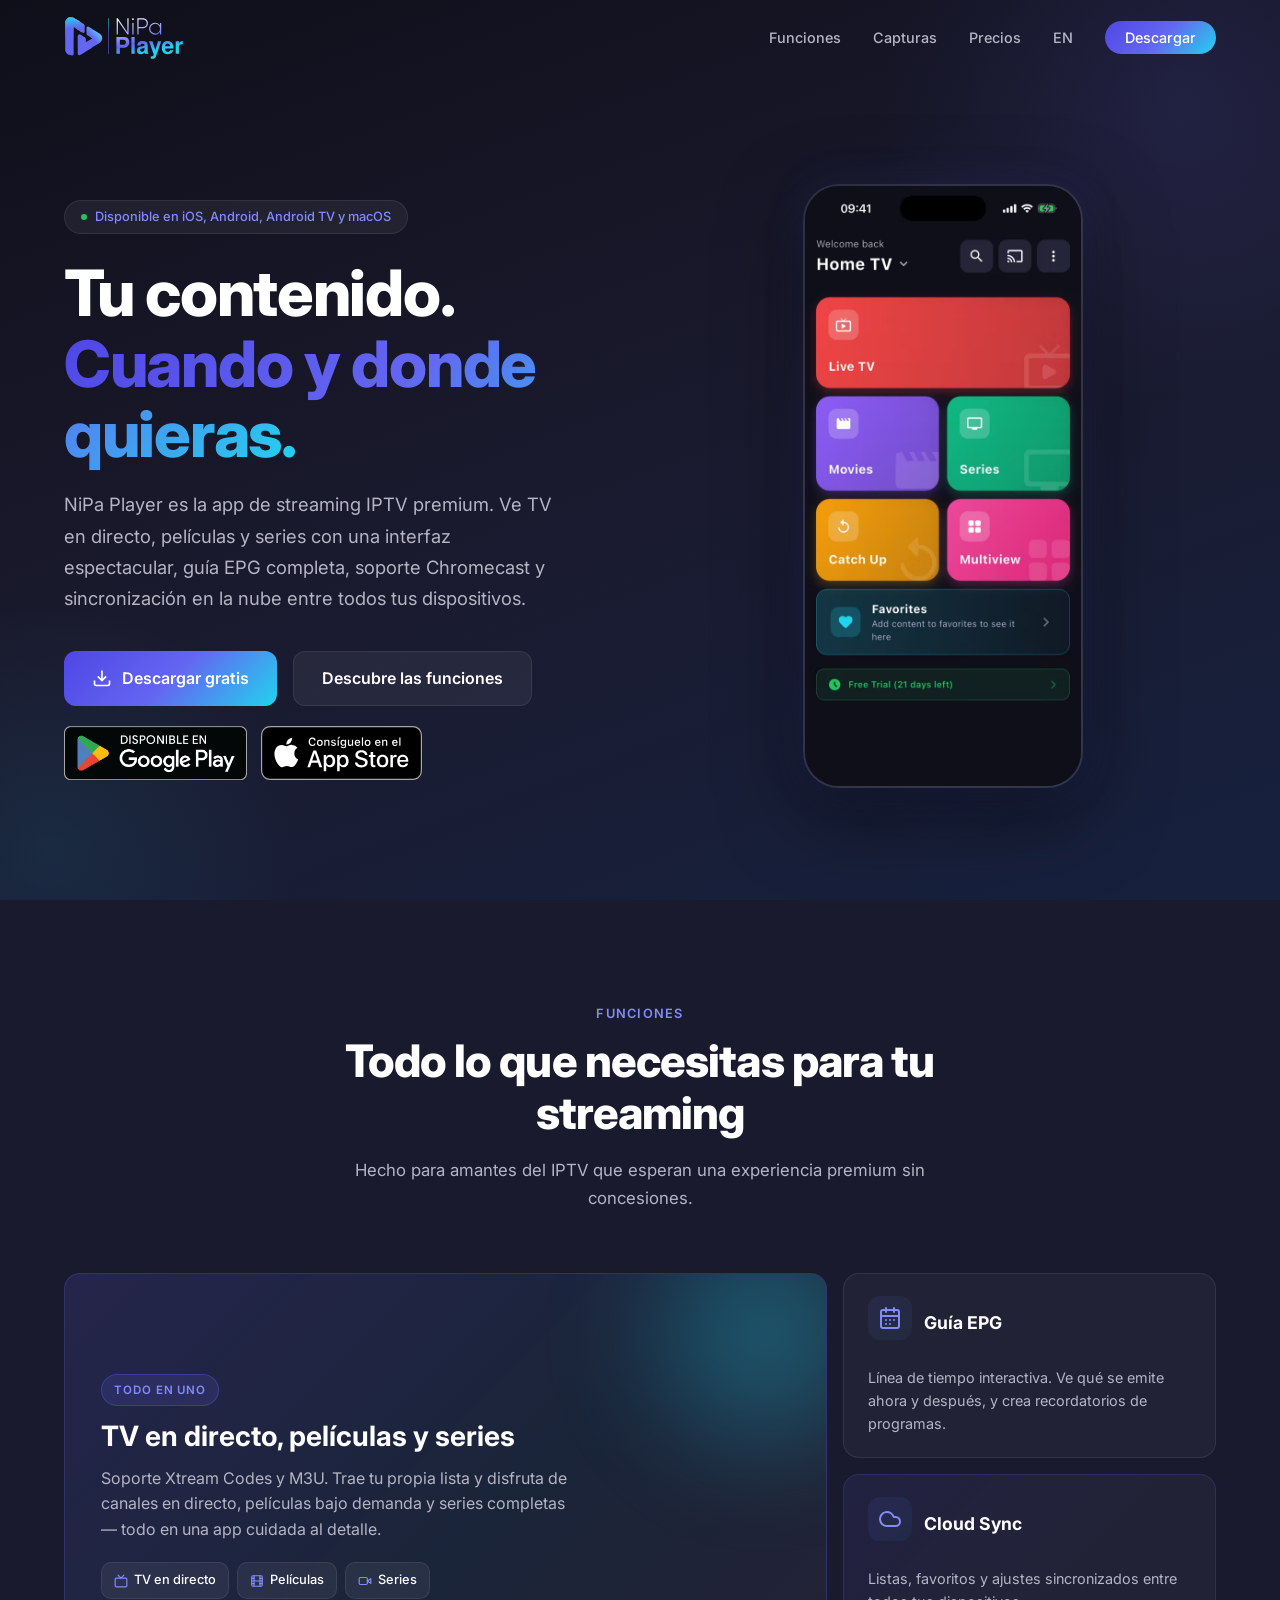
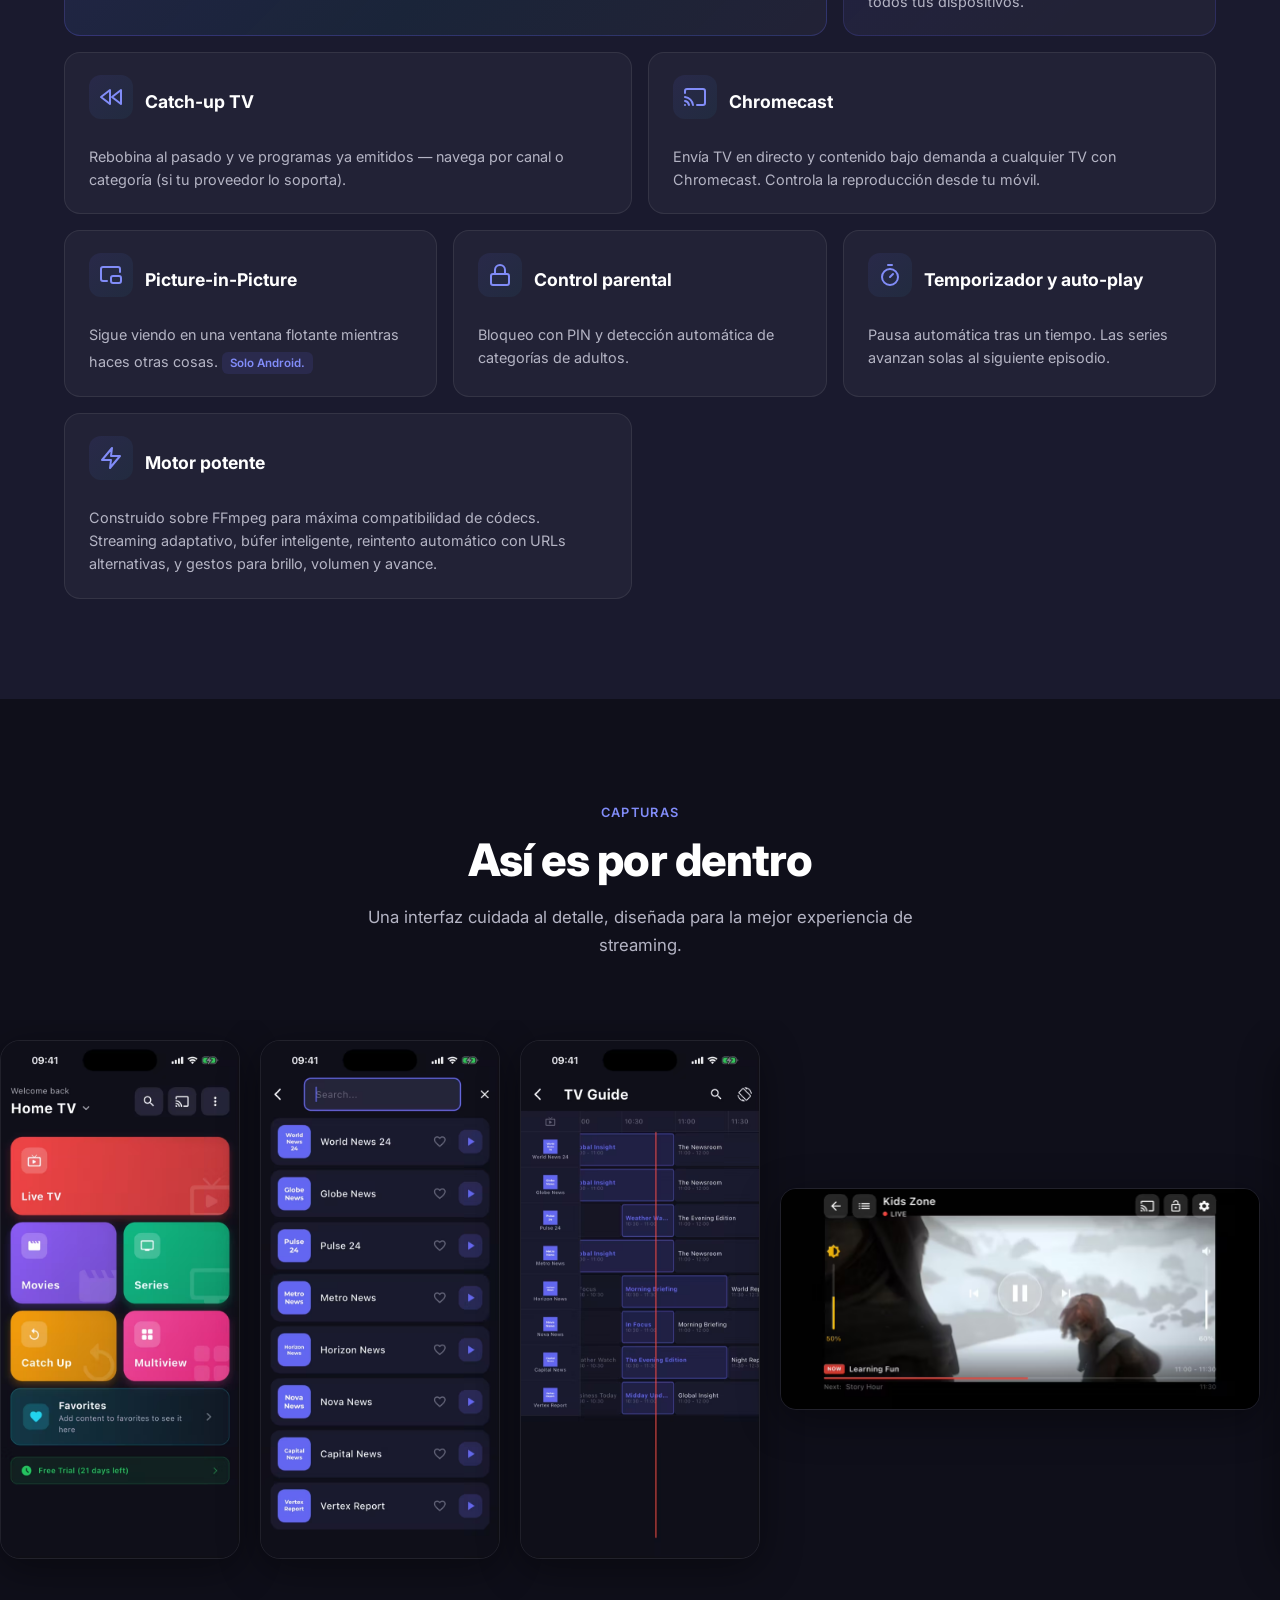
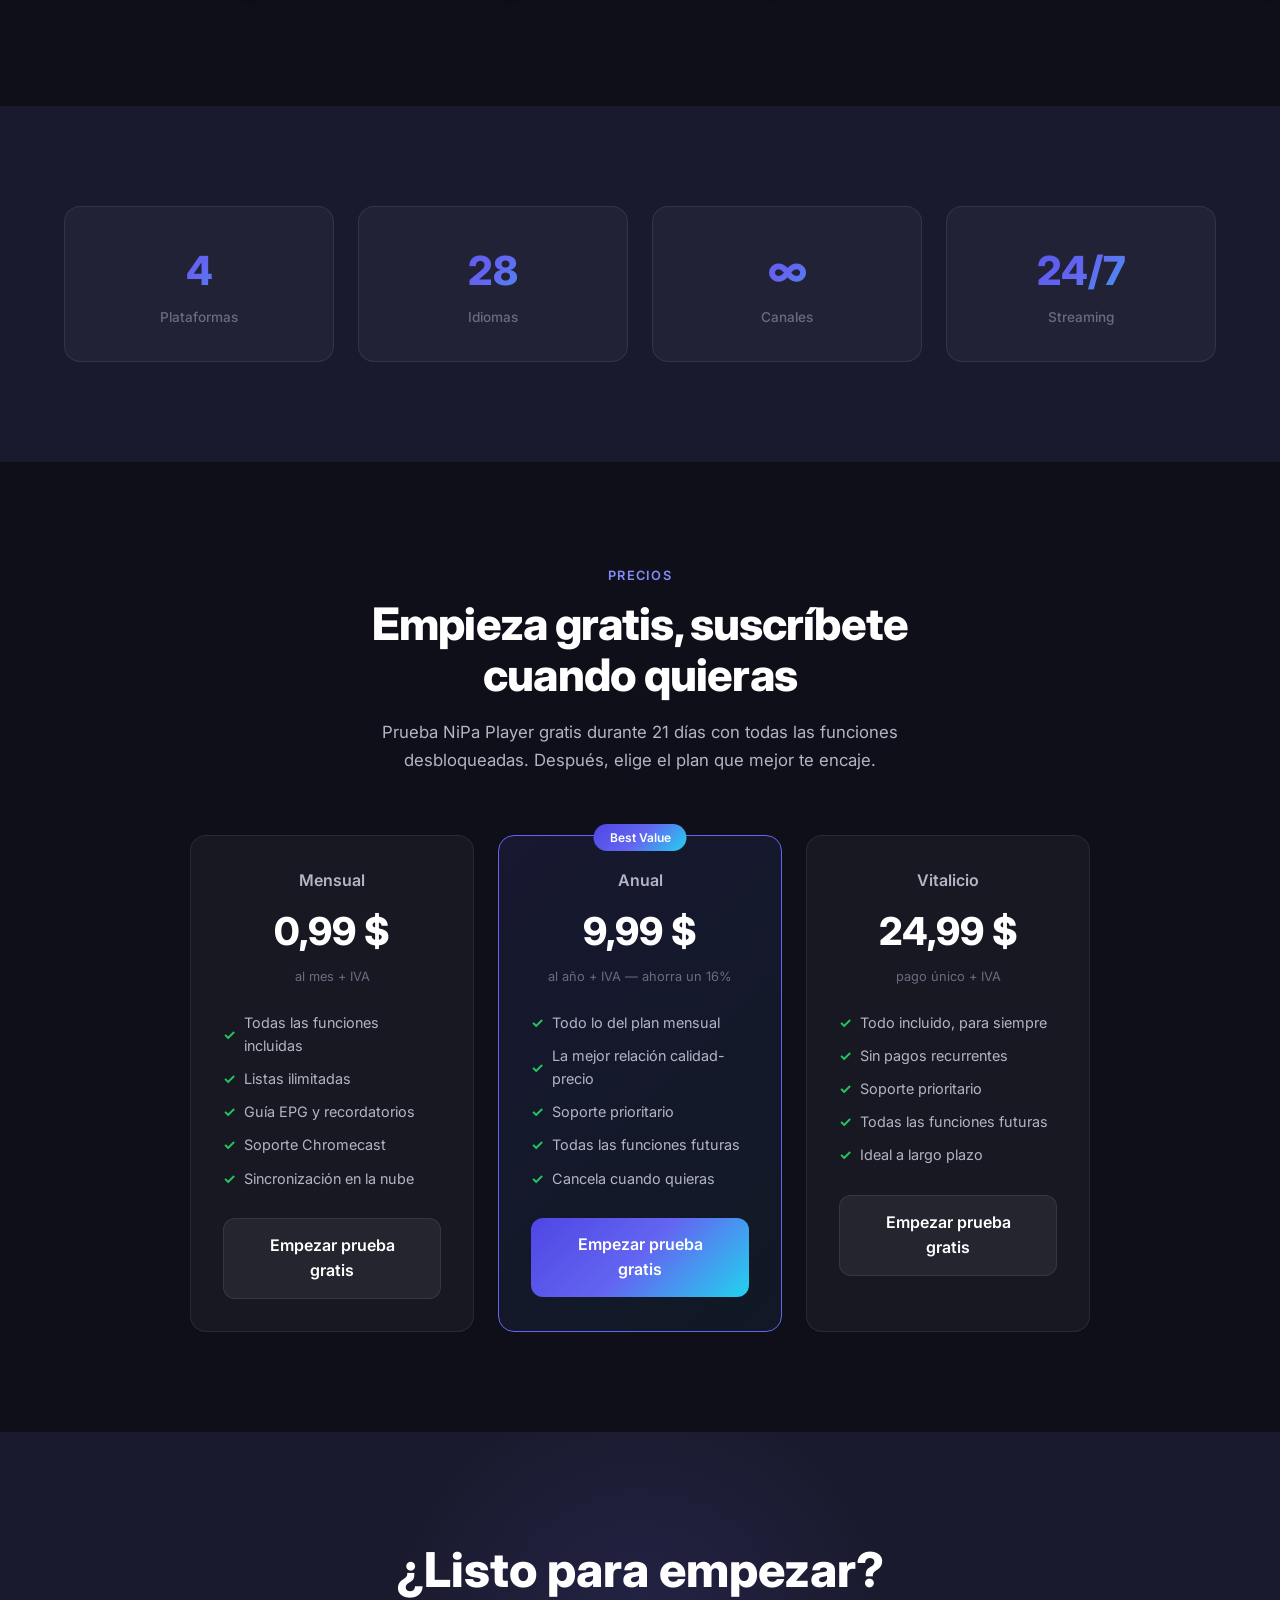
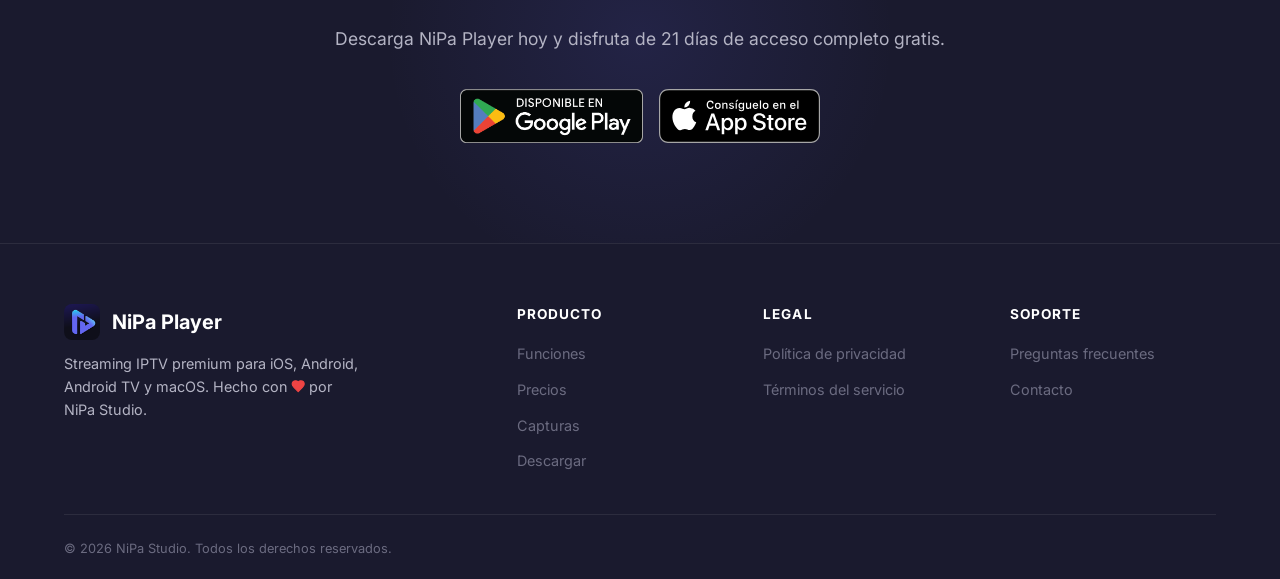
==== commit 8e2da8d3: "fix: adjust dimensions of Google Play badges for consistency across platforms" ====
--- a/es/index.html
+++ b/es/index.html
@@ -124,7 +124,7 @@
         <div class="store-badges">
           <a href="https://play.google.com/store/apps/details?id=com.nipaplayer.app" target="_blank" rel="noopener" class="store-badge-link">
             <img src="/assets/badges/google-play-es.png" alt="Disponible en Google Play" class="badge-gplay"
-              width="646" height="250">
+              width="646" height="191">
           </a>
           <a href="https://apps.apple.com/es/app/nipa-player-iptv-m3u/id6760720773" target="_blank" rel="noopener" class="store-badge-link">
             <img src="/assets/badges/app-store-es.svg" alt="Descárgalo en el App Store" class="badge-appstore"
@@ -404,7 +404,7 @@
       <div class="cta-buttons store-badges" style="justify-content: center;">
         <a href="https://play.google.com/store/apps/details?id=com.nipaplayer.app" target="_blank" rel="noopener" class="store-badge-link">
           <img src="/assets/badges/google-play-es.png" alt="Disponible en Google Play" class="badge-gplay"
-            width="646" height="250" loading="lazy">
+            width="646" height="191" loading="lazy">
         </a>
         <a href="https://apps.apple.com/es/app/nipa-player-iptv-m3u/id6760720773" target="_blank" rel="noopener" class="store-badge-link">
           <img src="/assets/badges/app-store-es.svg" alt="Descárgalo en el App Store" class="badge-appstore"
--- a/assets/css/styles.css
+++ b/assets/css/styles.css
@@ -379,9 +379,8 @@
   border-radius: 8px;
 }
 
-/* Official store badge artwork. Apple's SVG has no padding (54px tall);
-   Google's PNG ships with built-in clear space, so it renders at 80px with
-   negative margins to visually match the Apple badge height. */
+/* Official store badge artwork, both cropped to their visible edges so they
+   render at the same height. */
 .store-badge-link .badge-appstore {
   display: block;
   height: 54px;
@@ -390,9 +389,8 @@
 
 .store-badge-link .badge-gplay {
   display: block;
-  height: 80px;
+  height: 54px;
   width: auto;
-  margin: -13px;
 }
 
 .store-badge {
